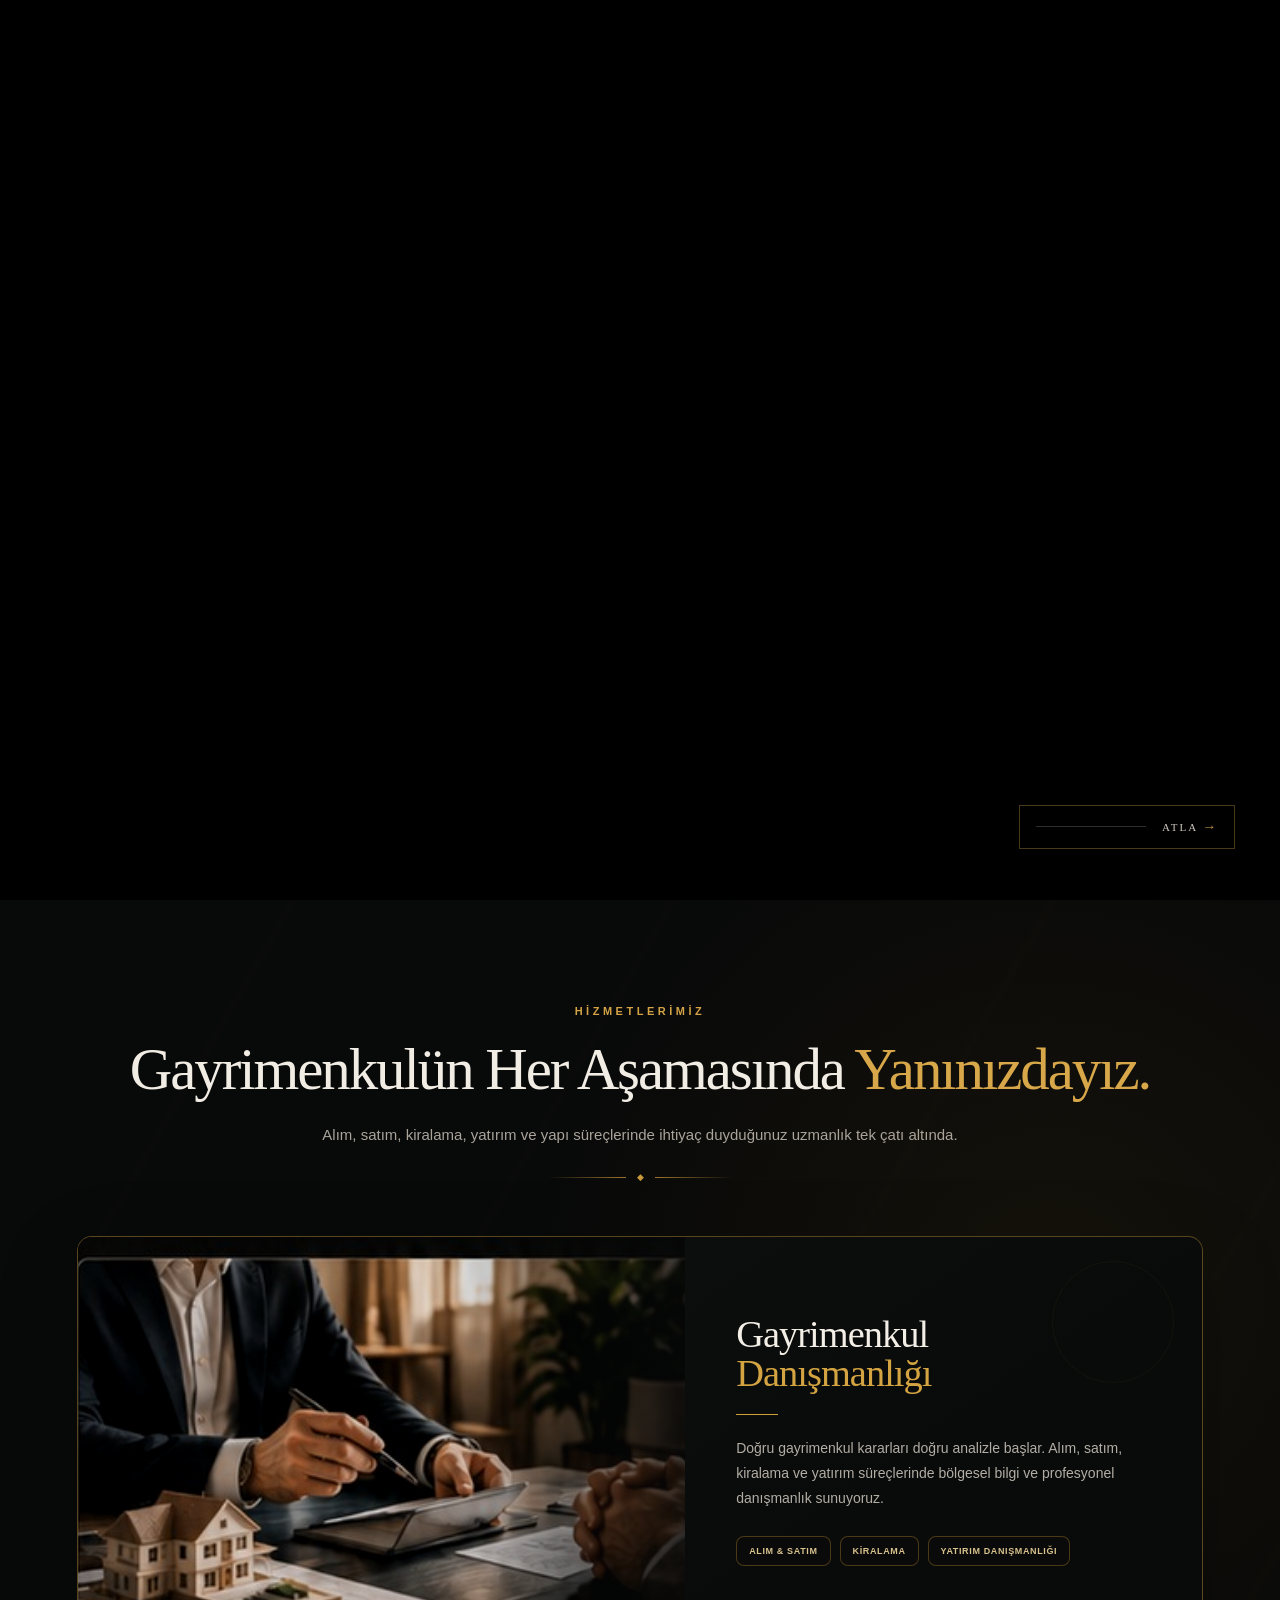
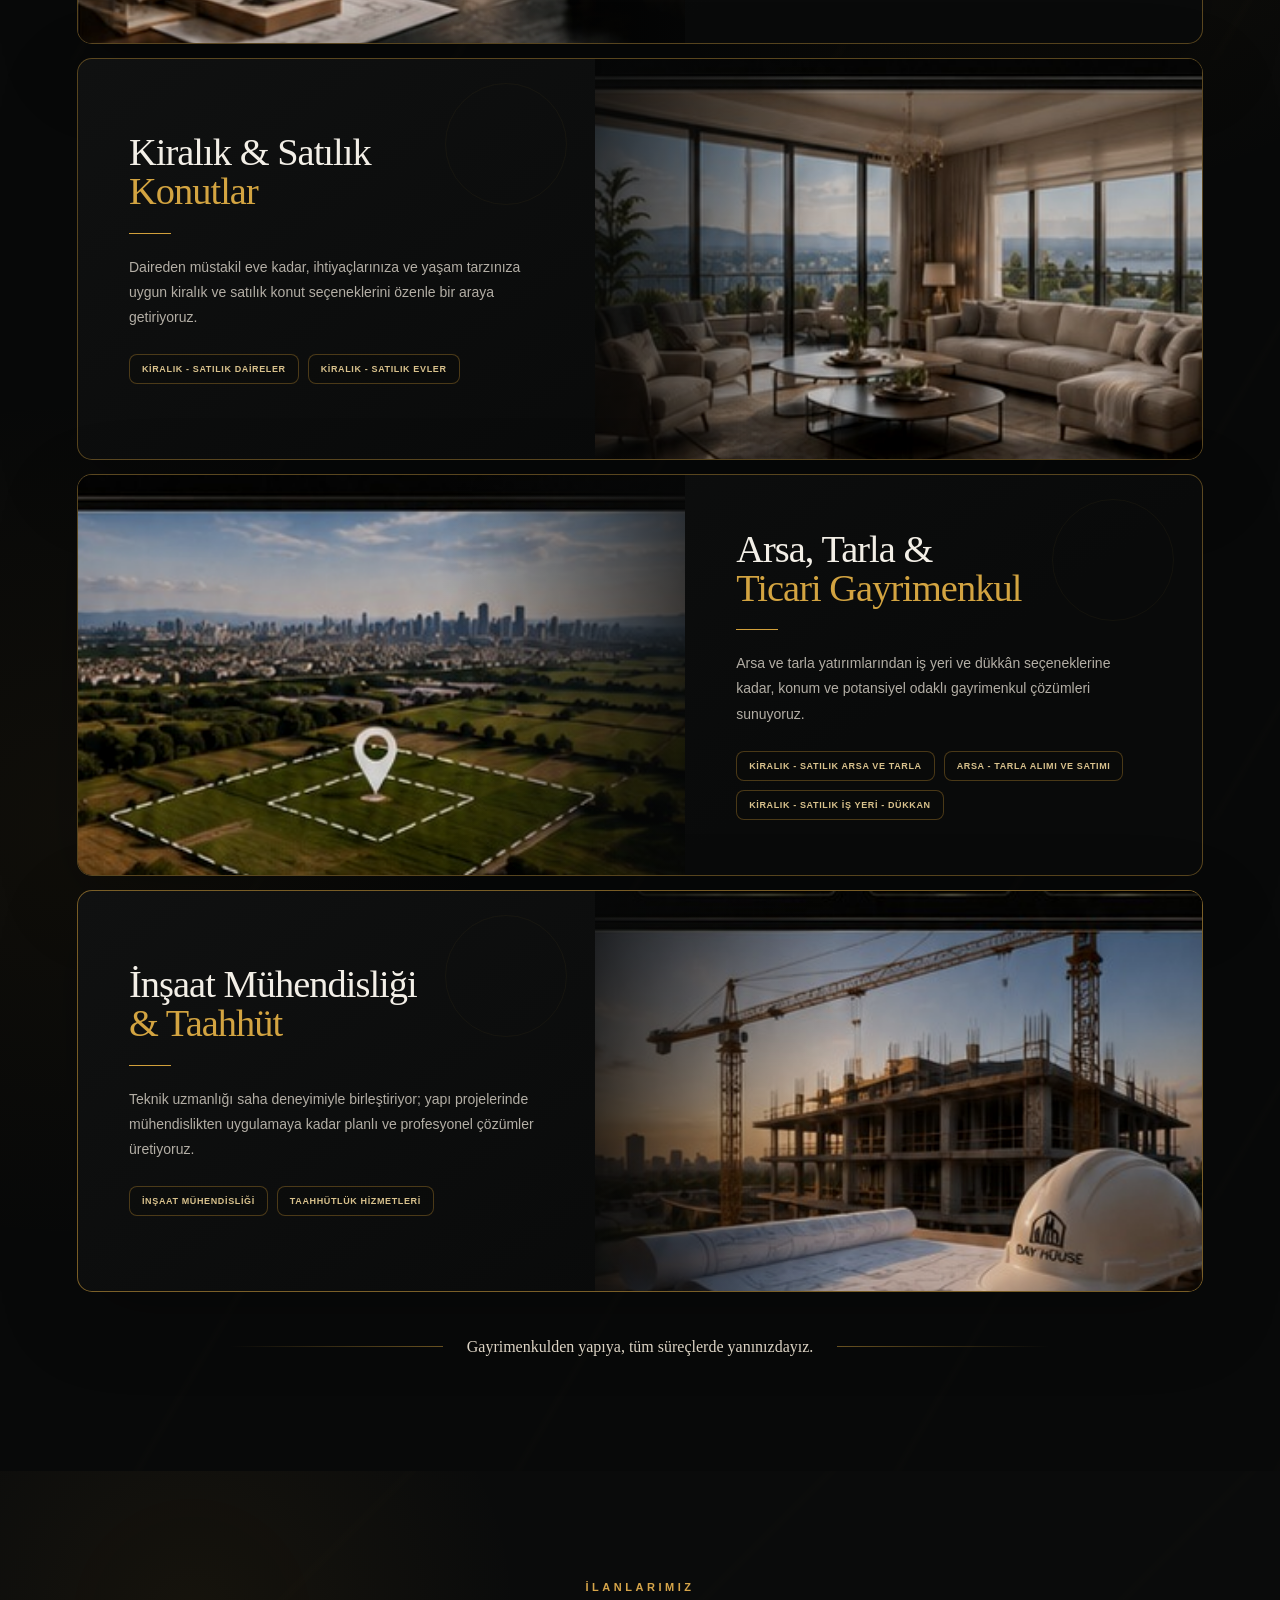
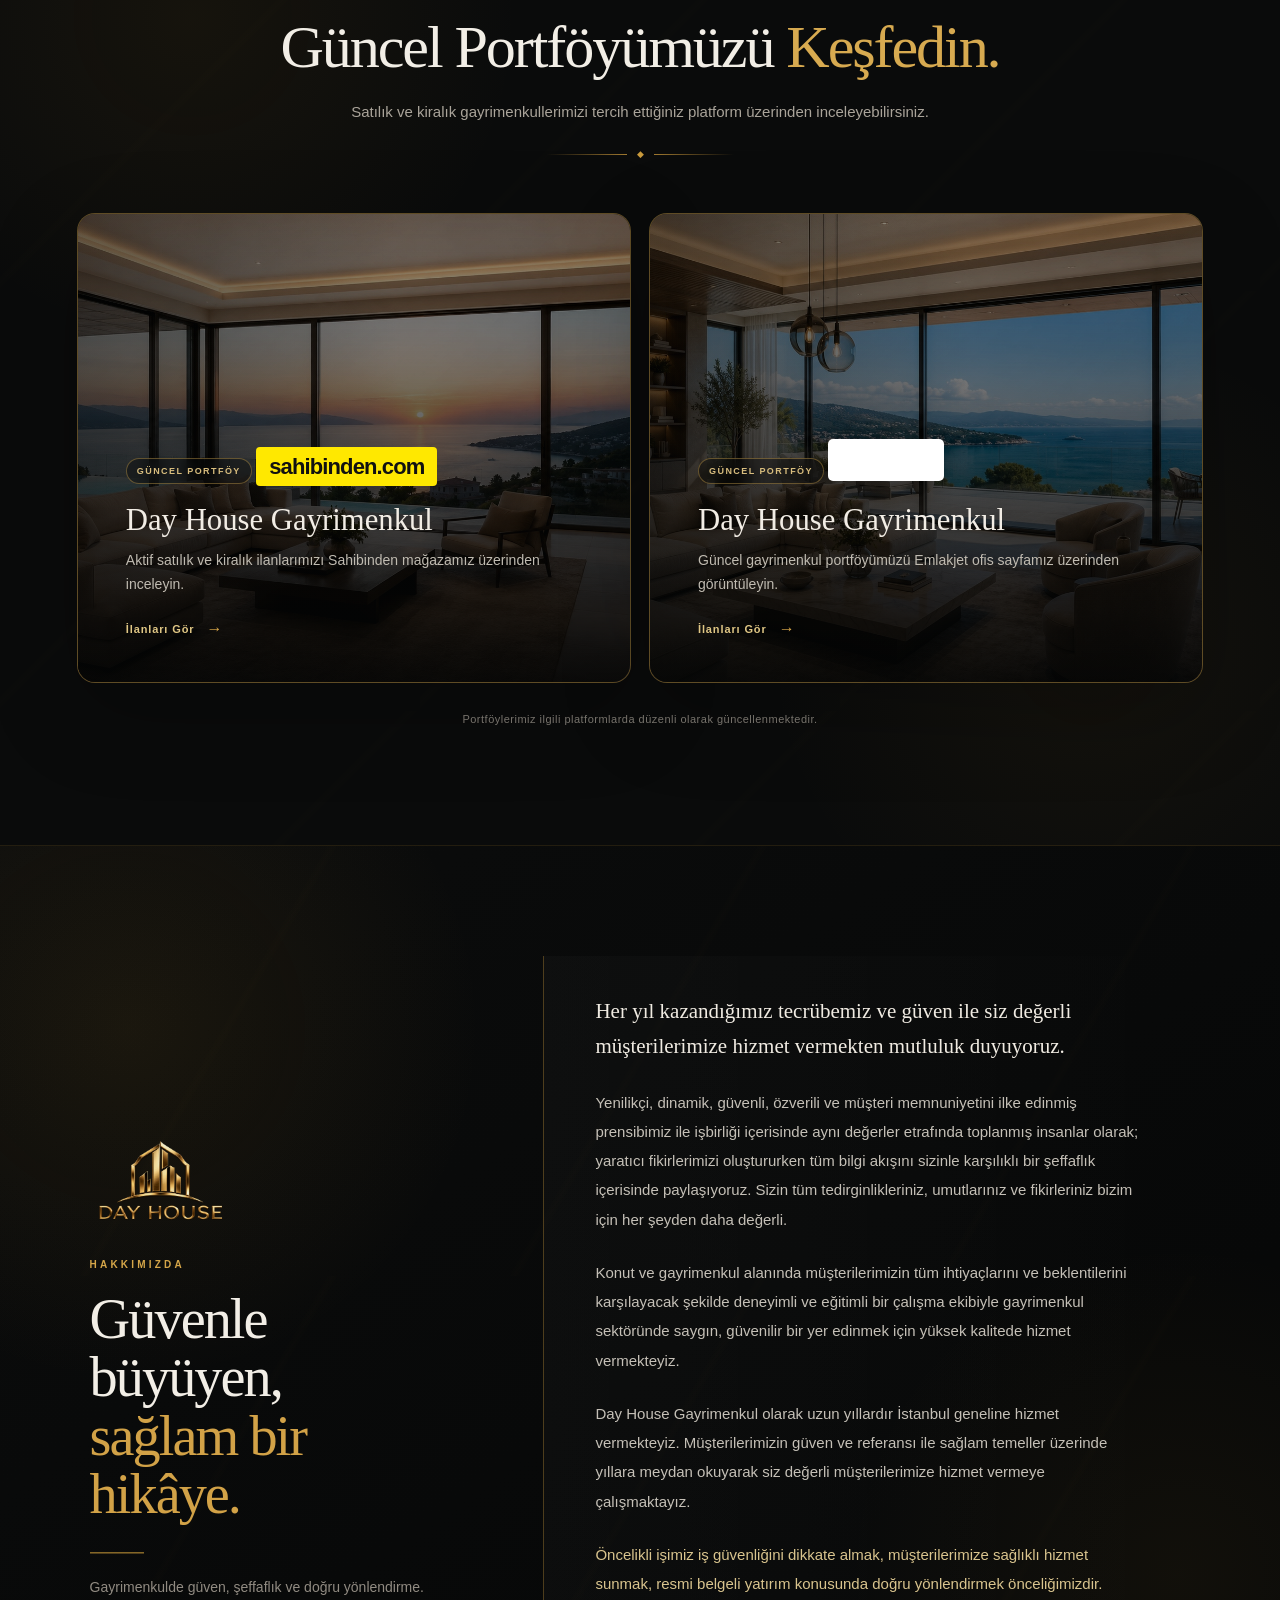
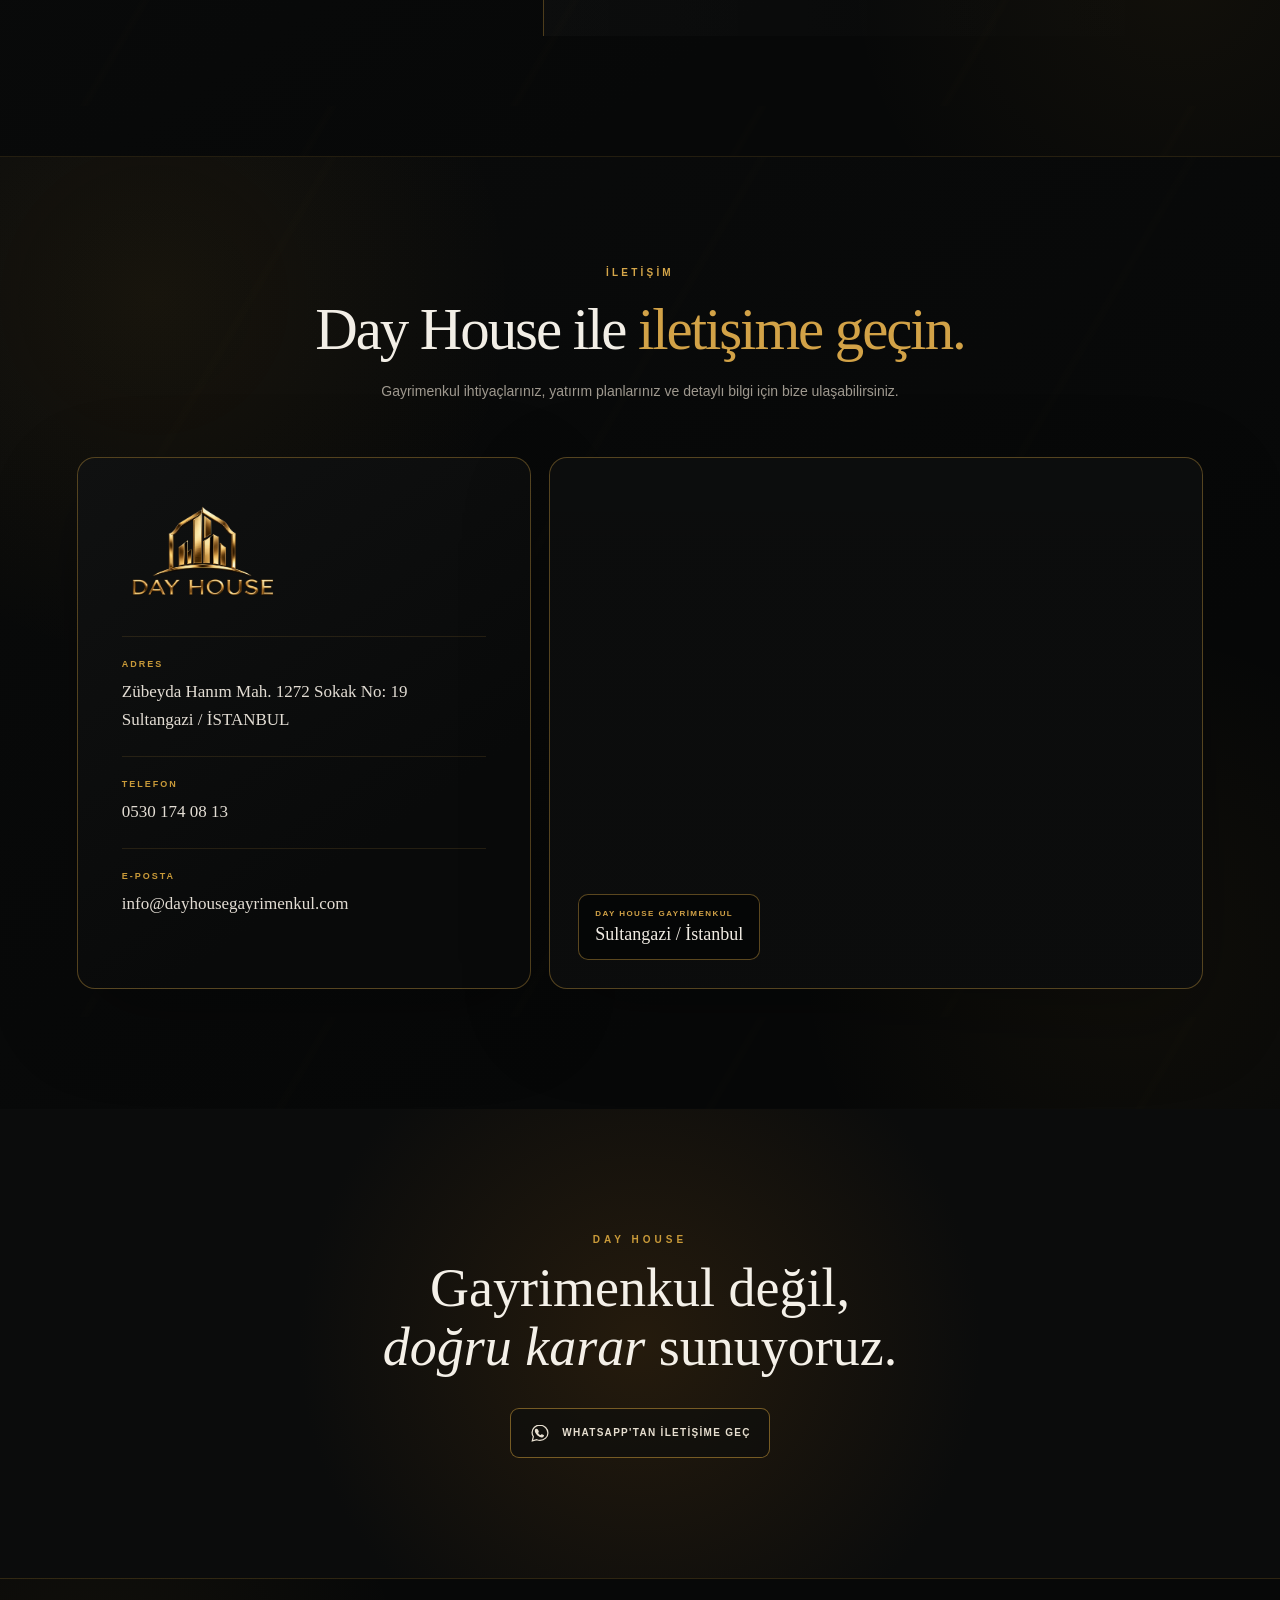
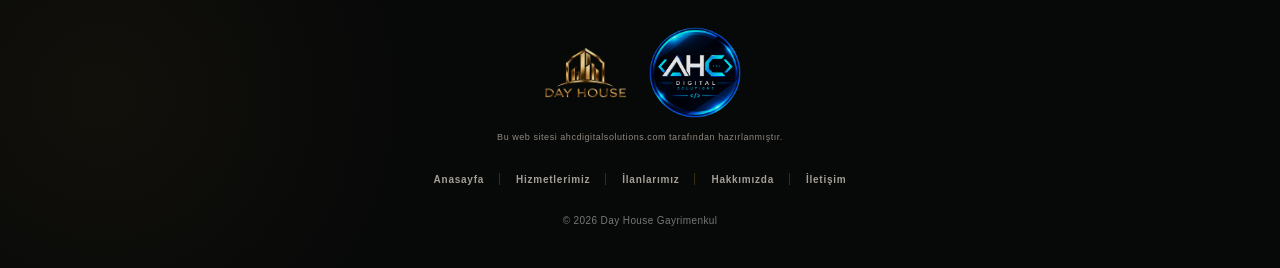
==== index.html @ 977b5236 "Add files via upload" ====
<!doctype html>
<html lang="tr">
<head>
<meta charset="utf-8">
<meta name="viewport" content="width=device-width,initial-scale=1,viewport-fit=cover">
<title>Day House Gayrimenkul | İstanbul & Türkiye Emlak Hizmetleri</title>
<meta name="description" content="Day House Gayrimenkul; Türkiye genelinde satılık ve kiralık daire, ev, arsa, tarla, iş yeri, gayrimenkul danışmanlığı, inşaat mühendisliği ve taahhüt hizmetleri sunar.">
<meta name="robots" content="index,follow,max-image-preview:large,max-snippet:-1,max-video-preview:-1">
<meta name="googlebot" content="index,follow,max-image-preview:large,max-snippet:-1,max-video-preview:-1">
<link rel="canonical" href="https://dayhousegayrimenkul.com/">
<link rel="icon" type="image/png" href="assets/favicon.png">
<link rel="apple-touch-icon" href="assets/favicon.png">
<meta name="theme-color" content="#080909">
<meta property="og:type" content="website">
<meta property="og:locale" content="tr_TR">
<meta property="og:url" content="https://dayhousegayrimenkul.com/">
<meta property="og:site_name" content="Day House Gayrimenkul">
<meta property="og:title" content="Day House Gayrimenkul | İstanbul & Türkiye Emlak Hizmetleri">
<meta property="og:description" content="Türkiye genelinde gayrimenkul danışmanlığı, satılık-kiralık konut, arsa, tarla, iş yeri, inşaat mühendisliği ve taahhüt hizmetleri.">
<meta property="og:image" content="https://dayhousegayrimenkul.com/assets/og-dayhouse.jpg">
<meta property="og:image:width" content="1200">
<meta property="og:image:height" content="630">
<meta property="og:image:alt" content="Day House Gayrimenkul">
<meta name="twitter:card" content="summary_large_image">
<meta name="twitter:title" content="Day House Gayrimenkul | İstanbul & Türkiye Emlak Hizmetleri">
<meta name="twitter:description" content="Türkiye genelinde gayrimenkul danışmanlığı, satılık-kiralık konut, arsa, tarla ve ticari gayrimenkul hizmetleri.">
<meta name="twitter:image" content="https://dayhousegayrimenkul.com/assets/og-dayhouse.jpg">
<script type="application/ld+json">
{
  "@context":"https://schema.org",
  "@graph":[
    {
      "@type":["RealEstateAgent","LocalBusiness"],
      "@id":"https://dayhousegayrimenkul.com/#business",
      "name":"Day House Gayrimenkul",
      "url":"https://dayhousegayrimenkul.com/",
      "logo":"https://dayhousegayrimenkul.com/assets/dayhouse-logo-master.png",
      "image":"https://dayhousegayrimenkul.com/assets/og-dayhouse.jpg",
      "telephone":"+905301740813",
      "email":"info@dayhousegayrimenkul.com",
      "address":{
        "@type":"PostalAddress",
        "streetAddress":"Zübeyda Hanım Mah. 1272 Sokak No: 19",
        "addressLocality":"Sultangazi",
        "addressRegion":"İstanbul",
        "addressCountry":"TR"
      },
      "areaServed":{"@type":"Country","name":"Türkiye"},
      "sameAs":[
        "https://dayhousegayrimenkul.sahibinden.com/",
        "https://www.emlakjet.com/emlak-ofisleri/day-house-gayrimenkul-1316012"
      ]
    },
    {
      "@type":"WebSite",
      "@id":"https://dayhousegayrimenkul.com/#website",
      "url":"https://dayhousegayrimenkul.com/",
      "name":"Day House Gayrimenkul",
      "inLanguage":"tr-TR",
      "publisher":{"@id":"https://dayhousegayrimenkul.com/#business"}
    }
  ]
}
</script>
<link rel="stylesheet" href="assets/style.css">
</head>
<body>
<div class="video-intro" id="videoIntro" aria-label="Day House açılış filmi">
  <video id="introVideo" autoplay muted playsinline preload="auto">
    <source src="assets/start-banner.mp4" type="video/mp4">
  </video>
  <button class="intro-skip" id="introSkip" type="button" aria-label="İntroyu atla">
    <span class="intro-skip-track"><i id="introSkipProgress"></i></span>
    <span class="intro-skip-label">ATLA <b>→</b></span>
  </button>
</div>
<nav class="nav">
  <a class="brand" href="/"><img src="assets/dayhouse-logo-master.png" alt="Day House"></a>
  <div class="links" id="mainNavLinks">
    <a class="active" href="#hero">Anasayfa</a>
    <a href="#hizmetlerimiz">Hizmetlerimiz</a>
      <a href="#ilanlarimiz">İlanlarımız</a>
    <a href="#hakkimizda">Hakkımızda</a>
    <a href="#iletisim">İletişim</a>
  </div>
  <button class="mobile-menu-toggle" id="mobileMenuToggle" type="button" aria-label="Menüyü aç" aria-controls="mainNavLinks" aria-expanded="false">
    <span></span><span></span><span></span>
  </button>
</nav>
<main>
<section class="hero" id="hero">
  <video class="hero-video active-video" id="video1" autoplay muted playsinline preload="auto"><source src="assets/banner-villa.mp4" type="video/mp4"></video>
  <video class="hero-video" id="video2" muted playsinline preload="none"><source src="assets/banner-konut.mp4" type="video/mp4"></video>
  <video class="hero-video" id="video3" muted playsinline preload="none"><source src="assets/banner-apartman.mp4" type="video/mp4"></video>
  <video class="hero-video" id="video4" muted playsinline preload="none"><source src="assets/banner-mustakil.mp4" type="video/mp4"></video>
  <video class="hero-video" id="video5" muted playsinline preload="none"><source src="assets/banner-prestij.mp4" type="video/mp4"></video>
  <div class="shade"></div>
  <div class="hero-copy">
    <h1>Yaşamın <span>seçkin</span> hali.</h1>
    <p>Doğru lokasyon. Doğru yaşam. Doğru yatırım.</p>
    <div class="actions"><a class="gold" href="#ilanlarimiz">PORTFÖYÜ KEŞFET</a></div>
  </div>
  <div class="hero-slider" aria-label="Hero videoları">
    <button class="slide-dot active" data-slide="0"><span><i></i></span><small>VİLLA</small></button>
    <button class="slide-dot" data-slide="1"><span><i></i></span><small>PREMİUM KONUT</small></button>
    <button class="slide-dot" data-slide="2"><span><i></i></span><small>APARTMAN</small></button>
    <button class="slide-dot" data-slide="3"><span><i></i></span><small>MÜSTAKİL</small></button>
    <button class="slide-dot" data-slide="4"><span><i></i></span><small>PRESTİJ</small></button>
  </div>
</section>

<section class="services-showcase" id="hizmetlerimiz">
  <div class="services-intro">
    <small>HİZMETLERİMİZ</small>
    <h2>Gayrimenkulün Her Aşamasında <em>Yanınızdayız.</em></h2>
    <p>Alım, satım, kiralama, yatırım ve yapı süreçlerinde ihtiyaç duyduğunuz uzmanlık tek çatı altında.</p>
    <div class="services-ornament"><span></span><i>◆</i><span></span></div>
  </div>

  <div class="service-showcase-card image-left">
    <div class="service-visual">
      <img loading="lazy" decoding="async" src="assets/service-danismanlik.jpg" alt="Gayrimenkul danışmanlığı">
    </div>
    <div class="service-content">
      <h3>Gayrimenkul<br><em>Danışmanlığı</em></h3>
      <div class="service-rule"></div>
      <p>Doğru gayrimenkul kararları doğru analizle başlar. Alım, satım, kiralama ve yatırım süreçlerinde bölgesel bilgi ve profesyonel danışmanlık sunuyoruz.</p>
      <div class="service-tags">
        <span>ALIM & SATIM</span>
        <span>KİRALAMA</span>
        <span>YATIRIM DANIŞMANLIĞI</span>
      </div>
</div>
  </div>

  <div class="service-showcase-card image-right">
    <div class="service-content">
      <h3>Kiralık & Satılık<br><em>Konutlar</em></h3>
      <div class="service-rule"></div>
      <p>Daireden müstakil eve kadar, ihtiyaçlarınıza ve yaşam tarzınıza uygun kiralık ve satılık konut seçeneklerini özenle bir araya getiriyoruz.</p>
      <div class="service-tags">
        <span>KİRALIK - SATILIK DAİRELER</span>
        <span>KİRALIK - SATILIK EVLER</span>
      </div>
</div>
    <div class="service-visual">
      <img loading="lazy" decoding="async" src="assets/service-konut.jpg" alt="Kiralık ve satılık konutlar">
    </div>
  </div>

  <div class="service-showcase-card image-left">
    <div class="service-visual">
      <img loading="lazy" decoding="async" src="assets/service-arsa-ticari.jpg" alt="Arsa tarla ve ticari gayrimenkul">
    </div>
    <div class="service-content">
      <h3>Arsa, Tarla &<br><em>Ticari Gayrimenkul</em></h3>
      <div class="service-rule"></div>
      <p>Arsa ve tarla yatırımlarından iş yeri ve dükkân seçeneklerine kadar, konum ve potansiyel odaklı gayrimenkul çözümleri sunuyoruz.</p>
      <div class="service-tags">
        <span>KİRALIK - SATILIK ARSA VE TARLA</span>
        <span>ARSA - TARLA ALIMI VE SATIMI</span>
        <span>KİRALIK - SATILIK İŞ YERİ - DÜKKAN</span>
      </div>
</div>
  </div>

  <div class="service-showcase-card image-right construction-card">
    <div class="service-content">
      <h3>İnşaat Mühendisliği<br><em>& Taahhüt</em></h3>
      <div class="service-rule"></div>
      <p>Teknik uzmanlığı saha deneyimiyle birleştiriyor; yapı projelerinde mühendislikten uygulamaya kadar planlı ve profesyonel çözümler üretiyoruz.</p>
      <div class="service-tags">
        <span>İNŞAAT MÜHENDİSLİĞİ</span>
        <span>TAAHHÜTLÜK HİZMETLERİ</span>
      </div>
</div>
    <div class="service-visual">
      <img loading="lazy" decoding="async" src="assets/service-insaat.jpg" alt="İnşaat mühendisliği ve taahhüt hizmetleri">
    </div>
  </div>

  <div class="services-end">
    <span></span>
    <p>Gayrimenkulden yapıya, tüm süreçlerde yanınızdayız.</p>
    <span></span>
  </div>
</section>

<section class="portal-listings" id="ilanlarimiz">
  <div class="portal-listings-head">
    <small>İLANLARIMIZ</small>
    <h2>Güncel Portföyümüzü <em>Keşfedin.</em></h2>
    <p>Satılık ve kiralık gayrimenkullerimizi tercih ettiğiniz platform üzerinden inceleyebilirsiniz.</p>
    <div class="portal-head-line"><span></span><i>◆</i><span></span></div>
  </div>

  <div class="portal-grid">
    <a class="portal-card sahibinden-card"
       href="https://dayhousegayrimenkul.sahibinden.com/"
       target="_blank" rel="noopener noreferrer">
      <div class="portal-card-bg portal-sahibinden-bg"></div>
      <div class="portal-card-shade"></div>
      <div class="portal-card-content">
        <div class="portal-badge">GÜNCEL PORTFÖY</div>
        <div class="portal-brand portal-brand-sahibinden">sahibinden.com</div>
        <h3>Day House Gayrimenkul</h3>
        <p>Aktif satılık ve kiralık ilanlarımızı Sahibinden mağazamız üzerinden inceleyin.</p>
        <span class="portal-action">İlanları Gör <b>→</b></span>
      </div>
    </a>

    <a class="portal-card emlakjet-card"
       href="https://www.emlakjet.com/emlak-ofisleri/day-house-gayrimenkul-1316012"
       target="_blank" rel="noopener noreferrer">
      <div class="portal-card-bg portal-emlakjet-bg"></div>
      <div class="portal-card-shade"></div>
      <div class="portal-card-content">
        <div class="portal-badge">GÜNCEL PORTFÖY</div>
        <div class="portal-brand portal-brand-emlakjet"><span class="emlakjet-logo-pill"><img loading="lazy" decoding="async" src="assets/emlakjet-logo-master.png" alt="Emlakjet"></span></div>
        <h3>Day House Gayrimenkul</h3>
        <p>Güncel gayrimenkul portföyümüzü Emlakjet ofis sayfamız üzerinden görüntüleyin.</p>
        <span class="portal-action">İlanları Gör <b>→</b></span>
      </div>
    </a>
  </div>

  <p class="portal-note">Portföylerimiz ilgili platformlarda düzenli olarak güncellenmektedir.</p>
</section>

<section class="about-showcase" id="hakkimizda">
  
  <div class="about-layout">
    <div class="about-title">
      <img loading="lazy" decoding="async" class="about-master-logo" src="assets/dayhouse-logo-master.png" alt="Day House">
      <small>HAKKIMIZDA</small>
      <h2>Güvenle büyüyen,<br><em>sağlam bir hikâye.</em></h2>
      <div class="about-line"></div>
      <p>Gayrimenkulde güven, şeffaflık ve doğru yönlendirme.</p>
    </div>
    <div class="about-copy">
      <p>Her yıl kazandığımız tecrübemiz ve güven ile siz değerli müşterilerimize hizmet vermekten mutluluk duyuyoruz.</p>
      <p>Yenilikçi, dinamik, güvenli, özverili ve müşteri memnuniyetini ilke edinmiş prensibimiz ile işbirliği içerisinde aynı değerler etrafında toplanmış insanlar olarak; yaratıcı fikirlerimizi oluştururken tüm bilgi akışını sizinle karşılıklı bir şeffaflık içerisinde paylaşıyoruz. Sizin tüm tedirginlikleriniz, umutlarınız ve fikirleriniz bizim için her şeyden daha değerli.</p>
      <p>Konut ve gayrimenkul alanında müşterilerimizin tüm ihtiyaçlarını ve beklentilerini karşılayacak şekilde deneyimli ve eğitimli bir çalışma ekibiyle gayrimenkul sektöründe saygın, güvenilir bir yer edinmek için yüksek kalitede hizmet vermekteyiz.</p>
      <p>Day House Gayrimenkul olarak uzun yıllardır İstanbul geneline hizmet vermekteyiz. Müşterilerimizin güven ve referansı ile sağlam temeller üzerinde yıllara meydan okuyarak siz değerli müşterilerimize hizmet vermeye çalışmaktayız.</p>
      <p>Öncelikli işimiz iş güvenliğini dikkate almak, müşterilerimize sağlıklı hizmet sunmak, resmi belgeli yatırım konusunda doğru yönlendirmek önceliğimizdir.</p>
    </div>
  </div>
</section>

<section class="contact-showcase" id="iletisim">
  <div class="contact-head">
    <small>İLETİŞİM</small>
    <h2>Day House ile <em>iletişime geçin.</em></h2>
    <p>Gayrimenkul ihtiyaçlarınız, yatırım planlarınız ve detaylı bilgi için bize ulaşabilirsiniz.</p>
  </div>

  <div class="contact-grid">
    <div class="contact-info-card">
      <div class="contact-logo-wrap">
        <img loading="lazy" decoding="async" src="assets/dayhouse-logo-master.png" alt="Day House">
      </div>

      <div class="contact-block">
        <span>ADRES</span>
        <p>Zübeyda Hanım Mah. 1272 Sokak No: 19<br>Sultangazi / İSTANBUL</p>
      </div>

      <div class="contact-block">
        <span>TELEFON</span>
        <a href="tel:+905301740813">0530 174 08 13</a>
      </div>

      <div class="contact-block">
        <span>E-POSTA</span>
        <a href="mailto:info@dayhousegayrimenkul.com">info@dayhousegayrimenkul.com</a>
      </div>
    </div>

    <div class="contact-map-card">
      <iframe
        title="Day House Gayrimenkul Konum"
        src="https://www.google.com/maps?q=Z%C3%BCbeyda%20Han%C4%B1m%20Mah.%201272%20Sokak%20No%2019%20Sultangazi%20%C4%B0stanbul&output=embed"
        loading="lazy"
        referrerpolicy="no-referrer-when-downgrade"
        allowfullscreen>
      </iframe>
      <div class="contact-map-overlay"></div>
      <div class="contact-map-label">
        <small>DAY HOUSE GAYRİMENKUL</small>
        <strong>Sultangazi / İstanbul</strong>
      </div>
    </div>
  </div>
</section>

<section class="closing">
  <small>DAY HOUSE</small>
  <h2>Gayrimenkul değil,<br><em>doğru karar</em> sunuyoruz.</h2>
  <a class="whatsapp-cta" href="https://wa.me/905301740813" target="_blank" rel="noopener noreferrer" aria-label="WhatsApp üzerinden iletişime geç">
    <span class="whatsapp-icon" aria-hidden="true">
      <svg viewBox="0 0 32 32" role="img">
        <path d="M16 4.5c-6.35 0-11.5 4.83-11.5 10.79 0 2.15.67 4.15 1.82 5.84L4.8 27.5l6.62-1.73a12.1 12.1 0 0 0 4.58.9c6.35 0 11.5-4.83 11.5-10.79S22.35 4.5 16 4.5Z" fill="none" stroke="currentColor" stroke-width="1.8"/>
        <path d="M12.1 10.5c.34-.02.68-.02.93.49l1.22 2.65c.16.35.08.62-.08.88l-.73 1.02c-.18.24-.14.47.02.72.65 1.04 1.54 1.91 2.55 2.58.26.17.49.21.74.03l1.18-.86c.28-.2.56-.24.9-.08l2.47 1.16c.47.22.5.57.43.89-.2.94-.9 1.8-1.76 2.16-.83.35-2.22.49-4.36-.39-1.9-.78-3.73-2.27-5.1-4.14-1.37-1.87-2.12-3.74-2.03-5.18.06-.94.45-1.72 1.08-2.18.45-.33.87-.4 1.54-.43Z" fill="currentColor"/>
      </svg>
    </span>
    <span>WHATSAPP'TAN İLETİŞİME GEÇ</span>
  </a>
</section>
</main>
<footer class="site-footer">
  <div class="footer-brand-area">
    <div class="footer-logos">
      <img loading="lazy" decoding="async" class="footer-dayhouse-logo" src="assets/dayhouse-logo-master.png" alt="Day House Gayrimenkul">
      <a class="footer-ahc-logo-link" href="https://ahcdigitalsolutions.com/" target="_blank" rel="noopener noreferrer" aria-label="AHC Digital Solutions">
        <img loading="lazy" decoding="async" class="footer-ahc-logo" src="assets/ahc-digital-solutions-master.png" alt="AHC Digital Solutions">
      </a>
    </div>

    <a class="footer-credit" href="https://ahcdigitalsolutions.com/" target="_blank" rel="noopener noreferrer">
      Bu web sitesi ahcdigitalsolutions.com tarafından hazırlanmıştır.
    </a>
  </div>

  <nav class="footer-nav" aria-label="Alt menü">
    <a href="#hero">Anasayfa</a>
    <a href="#hizmetlerimiz">Hizmetlerimiz</a>
    <a href="#ilanlarimiz">İlanlarımız</a>
    <a href="#hakkimizda">Hakkımızda</a>
    <a href="#iletisim">İletişim</a>
  </nav>

  <div class="footer-copy">© 2026 Day House Gayrimenkul</div>
</footer>
<script src="assets/app.js"></script>
</body></html>
---- assets/style.css ----
*{box-sizing:border-box}html{scroll-behavior:smooth}body{margin:0;background:#080909;color:#f4f0e8;font-family:Inter,"Segoe UI",Arial,sans-serif}a{text-decoration:none;color:inherit}.nav{height:96px;background:linear-gradient(180deg,rgba(5,6,6,.98),rgba(5,6,6,.78));display:grid;grid-template-columns:220px 1fr 220px;align-items:center;padding:0 4.2vw;border-bottom:1px solid rgba(201,154,57,.18);position:absolute;top:0;left:0;right:0;z-index:20;backdrop-filter:blur(12px)}.brand{display:flex;align-items:center}.brand img{width:170px;max-height:80px;object-fit:contain;opacity:.82;filter:saturate(.72) brightness(.88);transition:.35s}.brand:hover img{opacity:1;filter:saturate(.9) brightness(.96)}.links{display:flex;justify-content:center;gap:clamp(34px,4.2vw,76px);font-size:12px;font-weight:500;letter-spacing:1.6px;text-transform:uppercase}.links a{padding:39px 0 35px;position:relative;color:rgba(255,255,255,.82);transition:.3s}.links a:hover,.links .active{color:#fff}.links .active:after,.links a:hover:after{content:"";position:absolute;bottom:27px;left:50%;transform:translateX(-50%);width:18px;height:1px;background:#c99a39}.cta,.gold{justify-self:end;border:1px solid rgba(201,154,57,.62);color:#d7ae59;background:rgba(10,10,9,.32);font-size:10px;font-weight:700;letter-spacing:1.8px;padding:13px 18px;transition:.3s}.cta:hover,.gold:hover{background:#c99a39;color:#0a0a09}.hero{height:100vh;min-height:680px;position:relative;overflow:hidden;background:#070808}.hero-video{position:absolute;inset:0;width:100%;height:100%;object-fit:cover;object-position:center;z-index:0;opacity:0;transform:scale(1.012);transition:opacity 1.25s ease}.hero-video.active-video{opacity:1}.shade{position:absolute;inset:0;z-index:2;background:linear-gradient(90deg,rgba(0,0,0,.68) 0%,rgba(0,0,0,.2) 50%,rgba(0,0,0,.08) 74%),linear-gradient(0deg,rgba(0,0,0,.72) 0%,rgba(0,0,0,.08) 46%,rgba(0,0,0,.28) 100%)}.hero-copy{position:absolute;z-index:3;left:7vw;top:48%;transform:translateY(-50%);max-width:750px}.eyebrow,.section-head small,.statement small,.closing small{color:#c99a39;font-size:10px;font-weight:700;letter-spacing:4px}.hero h1{font-family:"Cormorant Garamond",Georgia,serif;font-size:clamp(58px,6vw,96px);line-height:.94;margin:18px 0 20px;font-weight:400;letter-spacing:-2.6px;color:#f4f1ea;text-shadow:0 4px 30px rgba(0,0,0,.5)}.hero h1 span{font-family:"Segoe Script","Brush Script MT",cursive;font-size:.92em;font-weight:400;color:#cda34b;letter-spacing:-1px}.hero p{margin:0;color:rgba(255,255,255,.86);font-family:Georgia,serif;font-size:17px;letter-spacing:.4px}.actions{display:flex;margin-top:34px}.gold{display:inline-block;background:linear-gradient(110deg,#9c6b14,#d8ad50,#9f711e);color:#090909;border:0;padding:15px 21px}.hero-slider{position:absolute;z-index:4;left:7vw;right:7vw;bottom:34px;display:grid;grid-template-columns:repeat(5,1fr);gap:18px;align-items:end}.slide-dot{appearance:none;border:0;background:transparent;color:#fff;text-align:left;padding:0;cursor:pointer;opacity:.48;transition:.3s}.slide-dot.active{opacity:1}.slide-dot.disabled{cursor:default;opacity:.22}.slide-dot b{font:600 11px/1 Inter,"Segoe UI",sans-serif;letter-spacing:1px;color:#d1a443}.slide-dot span{display:block;margin:8px 0 7px;height:1px;background:rgba(255,255,255,.24);position:relative;overflow:hidden}.slide-dot span i{display:block;width:0;height:100%;background:linear-gradient(90deg,#9d6c18,#e0b858);transition:width .08s linear}.slide-dot small{font-size:9px;letter-spacing:1.8px;color:rgba(255,255,255,.8)}.trust{display:grid;grid-template-columns:repeat(4,1fr);border-top:1px solid #28251f;border-bottom:1px solid #28251f;background:#0c0d0d;padding:28px 7vw}.trust div{display:flex;flex-direction:column;border-right:1px solid #28251f;padding-left:35px}.trust div:first-child{padding-left:0}.trust div:last-child{border:0}.trust b{font-family:Georgia,serif;color:#d6aa48;font-size:24px;font-weight:400}.trust span{font-size:11px;color:#888;margin-top:6px}.wrap{padding:110px 7vw}.section-head{display:flex;justify-content:space-between;align-items:end;margin-bottom:55px}.section-head h2,.statement h2,.closing h2{font-family:Georgia,serif;font-weight:400;font-size:48px;line-height:1.1;margin:12px 0 0}.section-head>p{max-width:430px;color:#999;line-height:1.8}.grid4{display:grid;grid-template-columns:repeat(4,1fr);gap:14px}.grid4 article{border:1px solid #28251f;background:linear-gradient(145deg,#101111,#0b0c0c);padding:35px;min-height:300px;transition:.3s}.grid4 article:hover{transform:translateY(-6px);border-color:#8c6c2d}.grid4 i{font-family:Georgia,serif;color:#c99a39;font-style:normal}.grid4 h3{font-family:Georgia,serif;font-size:25px;font-weight:400;margin:48px 0 18px}.grid4 p{color:#858585;line-height:1.7;font-size:13px}.grid4 a{font-size:10px;letter-spacing:1px;color:#d3a542;font-weight:bold}.statement{min-height:570px;background:linear-gradient(90deg,rgba(0,0,0,.92),rgba(0,0,0,.35)),url('https://images.unsplash.com/photo-1524230572899-a752b3835840?auto=format&fit=crop&w=2200&q=90') center/cover;padding:120px 7vw;display:flex;align-items:center}.statement>div{max-width:650px}.statement p{color:#bbb;line-height:1.8;max-width:550px}.statement a{display:inline-block;margin-top:25px;color:#d6aa48;font-size:11px;letter-spacing:1px}.cards{display:grid;grid-template-columns:1.1fr 1fr 1fr;gap:18px}.cards article{height:470px;background-size:cover;background-position:center;position:relative;overflow:hidden}.cards article:after{content:"";position:absolute;inset:0;background:linear-gradient(0deg,rgba(0,0,0,.9),transparent 65%)}.p1{background-image:url('https://images.unsplash.com/photo-1600047509807-ba8f99d2cdde?auto=format&fit=crop&w=1200&q=85')}.p2{background-image:url('https://images.unsplash.com/photo-1600566753190-17f0baa2a6c3?auto=format&fit=crop&w=1200&q=85')}.p3{background-image:url('https://images.unsplash.com/photo-1500530855697-b586d89ba3ee?auto=format&fit=crop&w=1200&q=85')}.cards article>div{position:absolute;z-index:2;left:28px;right:28px;bottom:28px}.cards small{color:#d6aa48;letter-spacing:1.5px}.cards h3{font-family:Georgia,serif;font-size:28px;font-weight:400;margin:8px 0}.cards p{color:#aaa}.cards b{font-size:11px}.closing{text-align:center;padding:120px 20px;background:radial-gradient(circle at center,#251b0d 0,#0b0c0c 50%)}.closing h2{font-size:54px}.closing a{display:inline-block;margin-top:30px;background:#d4a43f;color:#080808;padding:16px 25px;font-size:11px;font-weight:bold;letter-spacing:1px}footer{border-top:1px solid #2b271e;padding:40px 7vw;display:flex;align-items:center;justify-content:space-between;color:#777;font-size:11px}footer img{width:100px;opacity:.7}@media(max-width:900px){.nav{height:82px;grid-template-columns:1fr auto}.brand img{width:120px}.links{display:none}.cta{display:block}.hero{height:100svh;min-height:650px}.hero-copy{left:6vw;right:6vw;top:46%}.hero h1{font-size:54px}.hero p{font-size:15px}.hero-slider{left:6vw;right:6vw;bottom:20px;gap:8px}.slide-dot small{display:none}.trust{grid-template-columns:1fr 1fr;gap:25px}.trust div{border:0;padding:0}.section-head{display:block}.grid4,.cards{grid-template-columns:1fr}.cards article{height:420px}.wrap{padding:75px 6vw}.statement{padding:80px 6vw}.section-head h2,.statement h2,.closing h2{font-size:38px}footer{gap:20px;flex-direction:column;text-align:center}}

/* ===== DAY HOUSE V07 / CINEMATIC VIDEO INTRO + PREMIUM HEADER ===== */
body.intro-lock{overflow:hidden}
.video-intro{position:fixed;inset:0;z-index:9999;background:#000;opacity:1;visibility:visible;transition:opacity 1.15s cubic-bezier(.65,0,.35,1),visibility 1.15s linear}
.video-intro video{position:absolute;inset:0;width:100%;height:100%;object-fit:cover;object-position:center;background:#000}
.video-intro.is-exiting{opacity:0;visibility:hidden;pointer-events:none}
body.intro-running .nav,body.intro-running .hero-copy,body.intro-running .hero-slider{opacity:0;pointer-events:none}
.nav,.hero-copy,.hero-slider{transition:opacity .9s ease,transform .9s ease,background .3s ease}
body.intro-done .nav,body.intro-done .hero-copy,body.intro-done .hero-slider{opacity:1}
.nav{height:102px;grid-template-columns:190px minmax(0,1fr) 180px;padding:0 3.2vw;background:linear-gradient(180deg,rgba(4,5,5,.94),rgba(5,6,6,.76));border-bottom:1px solid rgba(201,154,57,.16)}
.brand img{width:158px;max-height:84px;object-fit:contain;opacity:.86;filter:saturate(.76) brightness(.88);transition:.35s}
.brand:hover img{opacity:1;filter:saturate(.88) brightness(.96)}
.links{display:flex;justify-content:center;align-items:center;gap:clamp(22px,2.6vw,52px);font-family:Georgia,"Times New Roman",serif;font-size:14px;font-weight:400;letter-spacing:.055em;text-transform:none;white-space:nowrap}
.links a{padding:40px 0 37px;color:rgba(249,246,239,.86)}
.links .active:after,.links a:hover:after{bottom:28px;width:24px;background:linear-gradient(90deg,transparent,#c99a39,transparent)}
.cta{font-family:Georgia,"Times New Roman",serif;font-weight:400;letter-spacing:.12em}
@media(max-width:1120px){.nav{grid-template-columns:150px 1fr 150px;padding:0 2.2vw}.brand img{width:135px}.links{gap:18px;font-size:13px}.cta{padding:12px 13px;font-size:9px}}
@media(max-width:900px){.nav{height:82px;grid-template-columns:1fr auto}.brand img{width:120px}.links{display:none}}
@media(prefers-reduced-motion:reduce){.video-intro{display:none!important}.nav,.hero-copy,.hero-slider{opacity:1!important}}

/* ===== DAY HOUSE V08 / INTRO SKIP CONTROL ===== */
.intro-skip{position:absolute;right:clamp(24px,3.5vw,64px);bottom:clamp(24px,4vw,58px);z-index:3;display:flex;align-items:center;gap:16px;min-width:210px;padding:13px 16px;border:1px solid rgba(211,166,71,.38);background:rgba(5,5,5,.28);color:#eee8dc;backdrop-filter:blur(9px);-webkit-backdrop-filter:blur(9px);cursor:pointer;opacity:0;transform:translateY(8px);animation:introSkipIn .8s ease 1s forwards;transition:border-color .3s ease,background .3s ease,transform .3s ease}
.intro-skip:hover{border-color:rgba(218,174,78,.78);background:rgba(5,5,5,.48);transform:translateY(0)}
.intro-skip-track{flex:1;height:1px;min-width:110px;overflow:hidden;background:rgba(255,255,255,.2)}
.intro-skip-track i{display:block;width:0;height:100%;background:linear-gradient(90deg,#8f6419,#e1b95d)}
.intro-skip-label{font-family:Georgia,"Times New Roman",serif;font-size:11px;letter-spacing:.18em;white-space:nowrap}
.intro-skip-label b{color:#d7aa4b;font-size:14px;font-weight:400}
@keyframes introSkipIn{to{opacity:.88;transform:translateY(0)}}
@media(max-width:700px){.intro-skip{right:20px;bottom:24px;min-width:170px;padding:11px 13px}.intro-skip-track{min-width:75px}}


/* ===== DAY HOUSE V10 / SERVICES SHOWCASE ===== */
.services-showcase{
  position:relative;
  padding:105px 6vw 115px;
  overflow:hidden;
  background:
    radial-gradient(circle at 82% 18%,rgba(177,124,31,.08),transparent 25%),
    radial-gradient(circle at 5% 70%,rgba(177,124,31,.05),transparent 22%),
    #080909;
}
.services-showcase:before{
  content:"";
  position:absolute;inset:0;pointer-events:none;opacity:.3;
  background-image:linear-gradient(120deg,transparent 0 48%,rgba(201,154,57,.035) 49%,transparent 50% 100%);
  background-size:380px 380px;
}
.services-intro{position:relative;z-index:1;text-align:center;max-width:1050px;margin:0 auto 54px}
.services-intro small{display:block;color:#d3a345;font-size:11px;font-weight:700;letter-spacing:.32em;margin-bottom:22px}
.services-intro h2{font:400 clamp(40px,4.6vw,68px)/1.06 Georgia,"Times New Roman",serif;margin:0;color:#f2ede4;letter-spacing:-.035em}
.services-intro h2 em{font-style:normal;color:#d7a74a}
.services-intro p{max-width:720px;margin:20px auto 0;color:#aaa49b;font:400 15px/1.8 Inter,"Segoe UI",sans-serif}
.services-ornament{display:flex;align-items:center;justify-content:center;gap:11px;margin-top:24px}
.services-ornament span{width:78px;height:1px;background:linear-gradient(90deg,transparent,#9c752d)}
.services-ornament span:last-child{background:linear-gradient(90deg,#9c752d,transparent)}
.services-ornament i{font-style:normal;font-size:9px;color:#c99a39}
.service-showcase-card{
  position:relative;z-index:1;
  display:grid;grid-template-columns:1.08fr .92fr;
  max-width:1450px;min-height:400px;margin:14px auto;
  overflow:hidden;border:1px solid rgba(198,151,58,.42);border-radius:15px;
  background:linear-gradient(145deg,#101111,#090a0a 68%);
  box-shadow:0 24px 80px rgba(0,0,0,.22);
  transition:border-color .4s ease,transform .45s cubic-bezier(.2,.7,.2,1),box-shadow .45s ease;
}
.service-showcase-card.image-right{grid-template-columns:.92fr 1.08fr}
.service-showcase-card:hover{transform:translateY(-3px);border-color:rgba(219,174,80,.66);box-shadow:0 30px 90px rgba(0,0,0,.34)}
.service-visual{position:relative;min-height:400px;overflow:hidden;background:#111}
.service-visual:after{content:"";position:absolute;inset:0;pointer-events:none;background:linear-gradient(90deg,transparent 60%,rgba(7,8,8,.72) 100%)}
.image-right .service-visual:after{background:linear-gradient(270deg,transparent 60%,rgba(7,8,8,.72) 100%)}
.service-visual img{width:100%;height:100%;object-fit:cover;display:block;filter:saturate(.88) contrast(1.04) brightness(.91);transform:scale(1.01);transition:transform 1.2s cubic-bezier(.2,.7,.2,1),filter .7s ease}
.service-showcase-card:hover .service-visual img{transform:scale(1.045);filter:saturate(.95) contrast(1.04) brightness(.95)}
.service-content{display:flex;flex-direction:column;justify-content:center;padding:52px clamp(34px,4vw,68px);position:relative}
.service-content:before{content:"";position:absolute;width:120px;height:120px;right:28px;top:24px;border:1px solid rgba(201,154,57,.055);border-radius:50%}
.service-symbol{color:#d3a441;font:400 31px/1 Georgia,serif;margin-bottom:16px}
.service-content h3{font:400 clamp(31px,3vw,47px)/1.02 Georgia,"Times New Roman",serif;letter-spacing:-.025em;margin:0;color:#f3efe7}
.service-content h3 em{font-style:normal;color:#d3a441}
.service-rule{width:42px;height:1px;background:#d2a03b;margin:21px 0}
.service-content p{max-width:610px;color:#b3aea5;font-size:14px;line-height:1.8;margin:0}
.service-tags{display:flex;flex-wrap:wrap;gap:9px;margin-top:24px}
.service-tags span{border:1px solid rgba(190,143,49,.36);border-radius:8px;padding:9px 12px;color:#d9c28d;background:rgba(10,10,9,.2);font-size:9px;font-weight:650;letter-spacing:.07em}
.service-link{align-self:flex-start;margin-top:24px;padding:12px 15px;border:1px solid rgba(201,154,57,.38);border-radius:8px;color:#e0c682;font:600 10px/1 Inter,"Segoe UI",sans-serif;letter-spacing:.05em;transition:.3s}
.service-link b{color:#dcae4d;font-size:14px;margin-left:12px}
.service-link:hover{background:#c99a39;color:#090909;border-color:#c99a39}
.service-link:hover b{color:#090909}
.construction-card{border-color:rgba(211,161,61,.55)}
.services-end{position:relative;z-index:1;display:flex;align-items:center;justify-content:center;gap:24px;max-width:820px;margin:46px auto 0;color:#ddd4c5}
.services-end span{height:1px;flex:1;background:linear-gradient(90deg,transparent,rgba(201,154,57,.5))}
.services-end span:last-child{background:linear-gradient(90deg,rgba(201,154,57,.5),transparent)}
.services-end p{font:400 16px Georgia,serif;text-align:center;margin:0;white-space:nowrap}
@media(max-width:900px){
  .services-showcase{padding:76px 5vw 86px}
  .services-intro{margin-bottom:38px}
  .services-intro h2{font-size:42px}
  .service-showcase-card,.service-showcase-card.image-right{grid-template-columns:1fr;min-height:0;margin:12px auto}
  .image-right .service-content{order:2}
  .image-right .service-visual{order:1}
  .service-visual{min-height:280px}
  .service-visual:after,.image-right .service-visual:after{background:linear-gradient(0deg,rgba(7,8,8,.45),transparent 45%)}
  .service-content{padding:36px 28px 40px}
  .service-content h3{font-size:34px}
  .services-end p{white-space:normal;font-size:14px}
}
@media(max-width:520px){
  .services-intro h2{font-size:36px}
  .services-intro p{font-size:13px}
  .service-visual{min-height:230px}
  .service-content{padding:31px 22px 34px}
  .service-content h3{font-size:30px}
  .service-tags span{font-size:8px;line-height:1.35}
}

/* ===== DAY HOUSE V11 / SERVICES CLEANUP ===== */
.service-symbol,
.service-link{display:none!important}


/* ===== DAY HOUSE V12 / PORTAL LISTINGS ===== */
html{scroll-behavior:smooth}
.portal-listings{
  position:relative;
  overflow:hidden;
  padding:110px 6vw 120px;
  background:
    radial-gradient(circle at 15% 15%,rgba(185,135,38,.07),transparent 24%),
    radial-gradient(circle at 85% 80%,rgba(185,135,38,.06),transparent 24%),
    #0a0b0b;
}
.portal-listings:before{
  content:"";
  position:absolute;inset:0;pointer-events:none;opacity:.22;
  background-image:
    linear-gradient(135deg,transparent 0 48%,rgba(214,168,74,.04) 49%,transparent 50% 100%);
  background-size:420px 420px;
}
.portal-listings-head{
  position:relative;z-index:1;
  max-width:980px;
  margin:0 auto 54px;
  text-align:center;
}
.portal-listings-head small{
  display:block;
  margin-bottom:22px;
  color:#d6a54a;
  font-size:11px;
  font-weight:700;
  letter-spacing:.32em;
}
.portal-listings-head h2{
  margin:0;
  color:#f2eee6;
  font:400 clamp(40px,4.7vw,66px)/1.07 Georgia,"Times New Roman",serif;
  letter-spacing:-.035em;
}
.portal-listings-head h2 em{
  color:#d7aa50;
  font-style:normal;
}
.portal-listings-head p{
  max-width:720px;
  margin:20px auto 0;
  color:#aaa49a;
  font-size:15px;
  line-height:1.75;
}
.portal-head-line{
  display:flex;
  align-items:center;
  justify-content:center;
  gap:10px;
  margin-top:24px;
}
.portal-head-line span{
  width:80px;height:1px;
  background:linear-gradient(90deg,transparent,#9f782f);
}
.portal-head-line span:last-child{
  background:linear-gradient(90deg,#9f782f,transparent);
}
.portal-head-line i{
  color:#c99a3c;
  font-size:9px;
  font-style:normal;
}
.portal-grid{
  position:relative;z-index:1;
  display:grid;
  grid-template-columns:repeat(2,minmax(0,1fr));
  gap:18px;
  max-width:1450px;
  margin:0 auto;
}
.portal-card{
  position:relative;
  min-height:470px;
  overflow:hidden;
  border:1px solid rgba(205,158,65,.42);
  border-radius:18px;
  background:#101111;
  box-shadow:0 28px 90px rgba(0,0,0,.24);
  isolation:isolate;
  transition:transform .45s cubic-bezier(.2,.7,.2,1),border-color .4s ease,box-shadow .45s ease;
}
.portal-card:hover{
  transform:translateY(-5px);
  border-color:rgba(224,180,86,.72);
  box-shadow:0 34px 105px rgba(0,0,0,.38);
}
.portal-card-bg{
  position:absolute;inset:0;z-index:-3;
  background-size:cover;
  background-position:center;
  transform:scale(1.02);
  transition:transform 1.4s cubic-bezier(.2,.7,.2,1),filter .7s ease;
}
.portal-card:hover .portal-card-bg{transform:scale(1.065)}
.portal-sahibinden-bg{
  background:
    linear-gradient(135deg,rgba(0,0,0,.05),rgba(0,0,0,.18)),
    url("service-danismanlik.jpg") center/cover no-repeat;
  filter:saturate(.75) brightness(.55) contrast(1.08);
}
.portal-emlakjet-bg{
  background:
    linear-gradient(135deg,rgba(0,0,0,.06),rgba(0,0,0,.22)),
    url("service-konut.jpg") center/cover no-repeat;
  filter:saturate(.72) brightness(.52) contrast(1.08);
}
.portal-card-shade{
  position:absolute;inset:0;z-index:-2;
  background:
    linear-gradient(180deg,rgba(4,5,5,.12),rgba(4,5,5,.30) 36%,rgba(4,5,5,.92) 100%),
    linear-gradient(90deg,rgba(4,5,5,.35),transparent 58%);
}
.portal-card-content{
  position:absolute;
  left:0;right:0;bottom:0;
  padding:48px 48px 44px;
}
.portal-badge{
  display:inline-block;
  margin-bottom:20px;
  padding:7px 10px;
  border:1px solid rgba(221,176,81,.38);
  border-radius:999px;
  color:#d8bd7e;
  background:rgba(5,5,5,.34);
  backdrop-filter:blur(8px);
  font-size:9px;
  font-weight:700;
  letter-spacing:.16em;
}
.portal-brand{
  margin-bottom:14px;
  font-weight:800;
  line-height:1;
}
.portal-brand-sahibinden{
  display:inline-block;
  padding:9px 13px 8px;
  background:#ffe800;
  color:#111;
  border-radius:4px;
  font-family:Arial,Helvetica,sans-serif;
  font-size:22px;
  letter-spacing:-.04em;
}
.portal-brand-emlakjet{
  color:#fff;
  font-family:Arial,Helvetica,sans-serif;
  font-size:31px;
  letter-spacing:-.045em;
}
.portal-brand-emlakjet:before{
  content:"";
  display:inline-block;
  width:11px;height:11px;
  margin-right:9px;
  border-radius:50%;
  background:#e73339;
  box-shadow:16px 0 0 #e73339;
  vertical-align:middle;
}
.portal-card h3{
  margin:0 0 12px;
  color:#f2ede5;
  font:400 clamp(28px,2.4vw,39px)/1.05 Georgia,"Times New Roman",serif;
}
.portal-card p{
  max-width:560px;
  margin:0;
  color:#c0bbb1;
  font-size:14px;
  line-height:1.72;
}
.portal-action{
  display:inline-flex;
  align-items:center;
  gap:12px;
  margin-top:24px;
  color:#e0c785;
  font-size:11px;
  font-weight:700;
  letter-spacing:.08em;
}
.portal-action b{
  color:#dba94a;
  font-size:16px;
  font-weight:400;
  transition:transform .3s ease;
}
.portal-card:hover .portal-action b{transform:translateX(5px)}
.portal-note{
  position:relative;z-index:1;
  margin:30px auto 0;
  color:#77736c;
  text-align:center;
  font-size:11px;
  letter-spacing:.045em;
}
@media(max-width:900px){
  .portal-listings{padding:82px 5vw 92px}
  .portal-grid{grid-template-columns:1fr}
  .portal-card{min-height:420px}
}
@media(max-width:560px){
  .portal-listings-head h2{font-size:36px}
  .portal-listings-head p{font-size:13px}
  .portal-card{min-height:390px}
  .portal-card-content{padding:34px 24px 30px}
  .portal-brand-sahibinden{font-size:18px}
  .portal-brand-emlakjet{font-size:26px}
}


/* ===== DAY HOUSE V13 / PORTAL CARD CONSISTENCY ===== */
.portal-sahibinden-bg{
  background:
    linear-gradient(135deg,rgba(0,0,0,.06),rgba(0,0,0,.18)),
    url("portal-sahibinden-listing.jpg") center/cover no-repeat!important;
  filter:saturate(.78) brightness(.56) contrast(1.06)!important;
}
.portal-emlakjet-bg{
  background:
    linear-gradient(135deg,rgba(0,0,0,.06),rgba(0,0,0,.20)),
    url("portal-emlakjet-listing.jpg") center/cover no-repeat!important;
  filter:saturate(.78) brightness(.56) contrast(1.06)!important;
}
.portal-brand-emlakjet{
  display:inline-flex!important;
  align-items:center;
  margin-bottom:14px!important;
  min-height:36px;
  color:inherit!important;
  font-size:inherit!important;
  letter-spacing:normal!important;
}
.portal-brand-emlakjet:before{
  display:none!important;
  content:none!important;
}
.portal-brand-emlakjet img{
  display:block;
  width:auto;
  height:31px;
  max-width:185px;
  object-fit:contain;
}
.portal-badge{
  min-width:98px;
  text-align:center;
  box-sizing:border-box;
}
@media(max-width:560px){
  .portal-brand-emlakjet img{height:27px;max-width:160px}
}


/* ===== DAY HOUSE V14 / OFFICIAL EMLAKJET BRAND ASSET ONLY ===== */
.portal-brand-emlakjet:before{
  display:none!important;
  content:none!important;
}
.portal-brand-emlakjet{
  display:inline-flex!important;
  align-items:center!important;
  margin-bottom:14px!important;
}
.portal-brand-emlakjet img{
  display:block!important;
  width:auto!important;
  height:34px!important;
  max-width:190px!important;
  object-fit:contain!important;
}
@media(max-width:560px){
  .portal-brand-emlakjet img{height:29px!important;max-width:165px!important}
}


/* ===== DAY HOUSE V15 / ONLY İLANLARIMIZ PORTAL CARDS ===== */

/* Replace screenshot-style backgrounds with clean luxury-home interiors. */
.portal-sahibinden-bg{
  background:
    linear-gradient(135deg,rgba(0,0,0,.05),rgba(0,0,0,.18)),
    url("portal-sahibinden-luxury-room.jpg") center/cover no-repeat!important;
  filter:saturate(.92) brightness(.72) contrast(1.04)!important;
}
.portal-emlakjet-bg{
  background:
    linear-gradient(135deg,rgba(0,0,0,.05),rgba(0,0,0,.18)),
    url("portal-emlakjet-luxury-room.jpg") center/cover no-repeat!important;
  filter:saturate(.92) brightness(.72) contrast(1.04)!important;
}

/* The uploaded original Emlakjet logo is used exactly as an image,
   inside a clean white brand plate so its black wordmark remains visible. */
.portal-brand-emlakjet{
  display:inline-flex!important;
  align-items:center!important;
  margin-bottom:14px!important;
  min-height:0!important;
}
.portal-brand-emlakjet:before{
  display:none!important;
  content:none!important;
}
.portal-brand-emlakjet .emlakjet-logo-pill{
  display:inline-flex;
  align-items:center;
  justify-content:center;
  padding:7px 12px;
  border-radius:5px;
  background:#fff;
  box-shadow:0 4px 18px rgba(0,0,0,.18);
}
.portal-brand-emlakjet img{
  display:block!important;
  width:auto!important;
  height:28px!important;
  max-width:178px!important;
  object-fit:contain!important;
}

/* Keep both platform marks visually comparable in the two-card row. */
.portal-brand-sahibinden{
  margin-bottom:14px!important;
}

@media(max-width:560px){
  .portal-brand-emlakjet .emlakjet-logo-pill{padding:6px 10px}
  .portal-brand-emlakjet img{height:24px!important;max-width:154px!important}
}


/* ===== DAY HOUSE V16 / REQUESTED CHANGES ONLY ===== */

/* Two distinct luxury-room portal visuals */
.portal-sahibinden-bg{
  background:
    linear-gradient(135deg,rgba(0,0,0,.04),rgba(0,0,0,.17)),
    url("portal-sahibinden-luxury-v2.jpg") center/cover no-repeat!important;
  filter:saturate(.92) brightness(.72) contrast(1.04)!important;
}
.portal-emlakjet-bg{
  background:
    linear-gradient(135deg,rgba(0,0,0,.04),rgba(0,0,0,.17)),
    url("portal-emlakjet-luxury-v2.jpg") center/cover no-repeat!important;
  filter:saturate(.92) brightness(.72) contrast(1.04)!important;
}

/* Header stays visible while scrolling; right CTA was removed in HTML. */
.nav{
  position:fixed!important;
  top:0!important;
  left:0!important;
  right:0!important;
  z-index:9999!important;
  grid-template-columns:190px minmax(0,1fr)!important;
  background:linear-gradient(180deg,rgba(4,5,5,.94),rgba(5,6,6,.84))!important;
  box-shadow:0 10px 34px rgba(0,0,0,.12);
}
.nav .links{justify-content:flex-end!important;padding-right:1.2vw}
#hizmetlerimiz,#ilanlarimiz,#hakkimizda{scroll-margin-top:118px}

/* About */
.about-showcase{
  position:relative;
  overflow:hidden;
  padding:110px 7vw 120px;
  border-top:1px solid rgba(201,154,57,.14);
  background:
    radial-gradient(circle at 10% 20%,rgba(194,143,42,.09),transparent 26%),
    radial-gradient(circle at 92% 80%,rgba(194,143,42,.055),transparent 24%),
    linear-gradient(145deg,#0b0c0c,#070808 72%);
}
.about-showcase:before{
  content:"";
  position:absolute;inset:0;pointer-events:none;opacity:.24;
  background-image:linear-gradient(120deg,transparent 0 48%,rgba(207,160,66,.04) 49%,transparent 50%);
  background-size:430px 430px;
}
.about-kicker{
  position:relative;z-index:1;
  max-width:1450px;margin:0 auto 28px;
  color:#c99a39;font-size:9px;font-weight:700;letter-spacing:.34em;
}
.about-layout{
  position:relative;z-index:1;
  max-width:1450px;margin:0 auto;
  display:grid;grid-template-columns:.72fr 1.28fr;
  gap:clamp(60px,7vw,120px);
  align-items:start;
}
.about-title{
  position:sticky;top:150px;
  padding:38px 0 36px;
}
.about-title small{
  color:#d5a649;font-size:10px;font-weight:700;letter-spacing:.32em;
}
.about-title h2{
  margin:18px 0 0;
  color:#f2eee6;
  font:400 clamp(42px,4.4vw,66px)/1.04 Georgia,"Times New Roman",serif;
  letter-spacing:-.035em;
}
.about-title h2 em{font-style:normal;color:#d2a247}
.about-line{width:54px;height:1px;background:#c99a39;margin:28px 0 22px}
.about-title p{
  max-width:390px;margin:0;
  color:#918b82;font:400 14px/1.8 Inter,"Segoe UI",sans-serif;
}
.about-copy{
  padding:38px clamp(30px,4vw,62px);
  border-left:1px solid rgba(205,158,65,.35);
  background:linear-gradient(90deg,rgba(255,255,255,.018),transparent);
}
.about-copy p{
  margin:0 0 24px;
  color:#c5c0b7;
  font:400 15px/1.95 Inter,"Segoe UI",sans-serif;
}
.about-copy p:first-child{
  color:#f0ebe2;
  font:400 21px/1.65 Georgia,"Times New Roman",serif;
}
.about-copy p:last-child{margin-bottom:0;color:#d9c48e}

@media(max-width:900px){
  .nav{grid-template-columns:1fr auto!important}
  .about-showcase{padding:82px 6vw 90px}
  .about-layout{grid-template-columns:1fr;gap:20px}
  .about-title{position:relative;top:auto;padding:20px 0}
  .about-copy{padding:28px 0 0;border-left:0;border-top:1px solid rgba(205,158,65,.28)}
}


/* ===== DAY HOUSE V17 / REQUESTED MICRO-FIXES ONLY ===== */

/* Keep the intro absolutely clean: header is fully hidden until intro is removed. */
.video-intro + .nav{
  opacity:0!important;
  visibility:hidden!important;
  pointer-events:none!important;
}

/* The header remains fixed/sticky, but menu links are centered again. */
.nav{
  grid-template-columns:190px minmax(0,1fr) 190px!important;
}
.nav .brand{
  grid-column:1!important;
}
.nav .links{
  grid-column:2!important;
  justify-content:center!important;
  padding-right:0!important;
}

/* Clean, text-free luxury property visuals for portal cards. */
.portal-sahibinden-bg{
  background:
    linear-gradient(135deg,rgba(0,0,0,.04),rgba(0,0,0,.18)),
    url("portal-sahibinden-clean-room.jpg") center/cover no-repeat!important;
  filter:saturate(.94) brightness(.72) contrast(1.04)!important;
}
.portal-emlakjet-bg{
  background:
    linear-gradient(135deg,rgba(0,0,0,.04),rgba(0,0,0,.18)),
    url("portal-emlakjet-clean-room.jpg") center/cover no-repeat!important;
  filter:saturate(.94) brightness(.72) contrast(1.04)!important;
}

/* About: reuse the exact same master logo asset from the header. */
.about-master-logo{
  display:block;
  width:clamp(120px,11vw,172px);
  height:auto;
  margin:0 0 34px;
  object-fit:contain;
  opacity:.96;
}
@media(max-width:900px){
  .nav{
    grid-template-columns:1fr auto!important;
  }
  .about-master-logo{
    width:132px;
    margin-bottom:24px;
  }
}


/* ===== DAY HOUSE V22 / CONTACT SHOWCASE ===== */
#iletisim{scroll-margin-top:118px}

.contact-showcase{
  position:relative;
  overflow:hidden;
  padding:110px 6vw 120px;
  border-top:1px solid rgba(201,154,57,.14);
  background:
    radial-gradient(circle at 12% 15%,rgba(194,143,42,.08),transparent 26%),
    radial-gradient(circle at 88% 84%,rgba(194,143,42,.05),transparent 24%),
    linear-gradient(145deg,#0a0b0b,#070808 72%);
}
.contact-showcase:before{
  content:"";
  position:absolute;inset:0;pointer-events:none;opacity:.22;
  background-image:linear-gradient(120deg,transparent 0 48%,rgba(207,160,66,.04) 49%,transparent 50%);
  background-size:430px 430px;
}
.contact-head{
  position:relative;z-index:1;
  max-width:960px;
  margin:0 auto 52px;
  text-align:center;
}
.contact-head small{
  display:block;
  margin-bottom:20px;
  color:#d5a649;
  font-size:10px;
  font-weight:700;
  letter-spacing:.32em;
}
.contact-head h2{
  margin:0;
  color:#f2eee6;
  font:400 clamp(40px,4.6vw,64px)/1.07 Georgia,"Times New Roman",serif;
  letter-spacing:-.035em;
}
.contact-head h2 em{font-style:normal;color:#d2a247}
.contact-head p{
  max-width:680px;
  margin:18px auto 0;
  color:#9f998f;
  font:400 14px/1.8 Inter,"Segoe UI",sans-serif;
}
.contact-grid{
  position:relative;z-index:1;
  display:grid;
  grid-template-columns:.82fr 1.18fr;
  gap:18px;
  max-width:1450px;
  margin:0 auto;
}
.contact-info-card,
.contact-map-card{
  min-height:510px;
  overflow:hidden;
  border:1px solid rgba(205,158,65,.38);
  border-radius:18px;
  background:linear-gradient(145deg,#101111,#090a0a 70%);
  box-shadow:0 28px 90px rgba(0,0,0,.24);
}
.contact-info-card{
  padding:48px 44px;
}
.contact-logo-wrap{
  display:flex;
  align-items:center;
  margin-bottom:40px;
}
.contact-logo-wrap img{
  width:160px;
  height:auto;
  display:block;
}
.contact-block{
  padding:22px 0;
  border-top:1px solid rgba(205,158,65,.14);
}
.contact-block span{
  display:block;
  margin-bottom:9px;
  color:#c99a39;
  font-size:9px;
  font-weight:700;
  letter-spacing:.22em;
}
.contact-block p,
.contact-block a{
  margin:0;
  color:#e3ddd4;
  text-decoration:none;
  font:400 17px/1.65 Georgia,"Times New Roman",serif;
}
.contact-block a:hover{color:#d8b15a}

.contact-map-card{
  position:relative;
  background:#0c0d0d;
}
.contact-map-card iframe{
  position:absolute;
  inset:0;
  width:100%;
  height:100%;
  border:0;
  filter:grayscale(.78) sepia(.18) brightness(.72) contrast(1.12);
}
.contact-map-overlay{
  position:absolute;inset:0;
  pointer-events:none;
  background:
    linear-gradient(180deg,rgba(5,6,6,.08),rgba(5,6,6,.30)),
    radial-gradient(circle at 75% 20%,rgba(201,154,57,.08),transparent 35%);
}
.contact-map-label{
  position:absolute;
  left:28px;
  bottom:28px;
  padding:14px 16px;
  border:1px solid rgba(209,163,68,.42);
  border-radius:10px;
  background:rgba(5,6,6,.72);
  backdrop-filter:blur(10px);
  -webkit-backdrop-filter:blur(10px);
}
.contact-map-label small{
  display:block;
  margin-bottom:6px;
  color:#d2a247;
  font-size:8px;
  font-weight:700;
  letter-spacing:.18em;
}
.contact-map-label strong{
  color:#f1ece4;
  font:400 18px Georgia,"Times New Roman",serif;
}
@media(max-width:900px){
  .contact-showcase{padding:82px 5vw 90px}
  .contact-grid{grid-template-columns:1fr}
  .contact-info-card,.contact-map-card{min-height:420px}
  .contact-info-card{padding:36px 28px}
}


/* ===== DAY HOUSE V23 / NAV SCROLLSPY + NATURAL MAP + WHATSAPP ===== */

/* Menüdeki sarı çizgi, aktif section'a göre hareket eder. */
.links a.active{
  color:#fff!important;
}
.links a.active:after{
  content:""!important;
  position:absolute!important;
  bottom:28px!important;
  left:50%!important;
  transform:translateX(-50%)!important;
  width:24px!important;
  height:1px!important;
  background:linear-gradient(90deg,transparent,#c99a39,transparent)!important;
}
.links a:not(.active):after{
  opacity:0;
}
.links a:not(.active):hover:after{
  opacity:1;
}

/* İletişim haritası: standart Google Maps görünümü; site çerçevesi korunur. */
.contact-map-card iframe{
  filter:none!important;
}
.contact-map-overlay{
  background:linear-gradient(180deg,rgba(5,6,6,.03),rgba(5,6,6,.10))!important;
}
.contact-map-label{
  background:rgba(5,6,6,.78)!important;
}

/* WhatsApp CTA */
.whatsapp-cta{
  display:inline-flex!important;
  align-items:center;
  justify-content:center;
  gap:11px;
  margin-top:30px;
  padding:13px 18px!important;
  border:1px solid rgba(201,154,57,.55)!important;
  border-radius:9px;
  background:rgba(12,13,13,.56)!important;
  color:#e7dfd0!important;
  font-size:10px!important;
  font-weight:700!important;
  letter-spacing:1.3px!important;
  transition:.3s ease;
}
.whatsapp-cta:hover{
  background:#c99a39!important;
  color:#090909!important;
}
.whatsapp-icon{
  width:22px;
  height:22px;
  display:inline-flex;
  align-items:center;
  justify-content:center;
}
.whatsapp-icon svg{
  width:100%;
  height:100%;
  display:block;
}


/* ===== DAY HOUSE V24 / PREMIUM FOOTER ===== */
.site-footer{
  border-top:1px solid rgba(201,154,57,.20)!important;
  padding:52px 6vw 46px!important;
  display:grid!important;
  grid-template-columns:minmax(330px,.95fr) minmax(520px,1.4fr) auto!important;
  align-items:center!important;
  gap:44px!important;
  background:
    radial-gradient(circle at 8% 40%,rgba(201,154,57,.055),transparent 26%),
    #070808!important;
  color:#777!important;
  font-size:11px!important;
  text-align:left!important;
}

.footer-brand-area{
  justify-self:start;
  display:flex;
  flex-direction:column;
  align-items:center;
  margin-left:-12px;
}

.footer-logos{
  display:flex;
  align-items:center;
  justify-content:center;
  gap:18px;
}

.site-footer .footer-dayhouse-logo,
.site-footer .footer-ahc-logo{
  display:block;
  width:92px!important;
  height:92px!important;
  max-height:none!important;
  object-fit:contain!important;
  opacity:.90!important;
}

.footer-ahc-logo-link{
  display:block;
  line-height:0;
  transition:transform .25s ease, opacity .25s ease;
}
.footer-ahc-logo-link:hover{
  transform:translateY(-2px);
  opacity:.92;
}

.footer-credit{
  display:block;
  margin-top:12px;
  color:#8f8a80;
  font-size:9px;
  letter-spacing:.55px;
  text-align:center;
  transition:color .25s ease;
}
.footer-credit:hover{color:#d0a44b}

.footer-nav{
  display:flex;
  align-items:center;
  justify-content:center;
  flex-wrap:wrap;
  gap:10px 0;
}
.footer-nav a{
  position:relative;
  padding:8px 15px;
  color:#a49f96;
  font-size:10px;
  font-weight:600;
  letter-spacing:.75px;
  transition:color .25s ease;
}
.footer-nav a:not(:last-child):after{
  content:"";
  position:absolute;
  right:0;
  top:50%;
  width:1px;
  height:12px;
  transform:translateY(-50%);
  background:rgba(201,154,57,.25);
}
.footer-nav a:hover{color:#d4a94d}

.footer-copy{
  justify-self:end;
  white-space:nowrap;
  color:#777;
  font-size:10px;
  letter-spacing:.4px;
}

@media(max-width:1100px){
  .site-footer{
    grid-template-columns:1fr!important;
    justify-items:center!important;
    gap:24px!important;
    text-align:center!important;
  }
  .footer-brand-area{
    justify-self:center;
    margin-left:0;
  }
  .footer-copy{justify-self:center}
}
@media(max-width:560px){
  .site-footer{padding:42px 5vw!important}
  .site-footer .footer-dayhouse-logo,
  .site-footer .footer-ahc-logo{
    width:78px!important;
    height:78px!important;
  }
  .footer-logos{gap:14px}
  .footer-nav a{padding:7px 10px;font-size:9px}
  .footer-credit{max-width:310px;line-height:1.6}
}


/* ===== DAY HOUSE V25 / FOOTER ALIGNMENT + TRANSPARENT AHC ===== */
.site-footer{
  grid-template-columns:1fr!important;
  justify-items:center!important;
  gap:22px!important;
  padding:48px 5vw 42px!important;
  text-align:center!important;
}

.footer-brand-area{
  justify-self:center!important;
  margin-left:0!important;
  align-items:center!important;
  order:1;
}

.footer-logos{
  justify-content:center!important;
  gap:18px!important;
}

.footer-credit{
  width:100%;
  margin-top:13px!important;
  text-align:center!important;
}

.footer-nav{
  order:2;
  width:100%;
  justify-content:center!important;
  align-items:center!important;
  gap:0!important;
  margin:2px auto 0!important;
}

.footer-nav a{
  display:inline-flex!important;
  align-items:center;
  justify-content:center;
  padding:8px 16px!important;
  text-align:center!important;
}

.footer-copy{
  order:3;
  justify-self:center!important;
  margin-top:0!important;
  text-align:center!important;
}

.site-footer .footer-ahc-logo{
  background:transparent!important;
}

@media(max-width:700px){
  .footer-nav{
    max-width:520px;
  }
  .footer-nav a{
    padding:7px 10px!important;
  }
}


/* ===== DAY HOUSE V29 / MOBILE ONLY — DESKTOP V27 IS UNTOUCHED ===== */
.mobile-menu-toggle{display:none}

@media(max-width:900px){
  body.mobile-nav-open{overflow:hidden}

  /* Keep the same sticky/fixed header behavior, mobile-sized only */
  .nav{
    height:76px!important;
    grid-template-columns:1fr auto!important;
    padding:0 18px!important;
    background:rgba(5,6,6,.95)!important;
  }
  .brand{grid-column:1!important;z-index:3}
  .brand img{width:112px!important;max-height:62px!important}

  .mobile-menu-toggle{
    display:flex;
    grid-column:2;
    z-index:3;
    width:44px;
    height:44px;
    border:1px solid rgba(201,154,57,.32);
    border-radius:9px;
    background:rgba(10,10,9,.34);
    align-items:center;
    justify-content:center;
    flex-direction:column;
    gap:5px;
    padding:0;
    cursor:pointer;
  }
  .mobile-menu-toggle span{
    display:block;
    width:20px;
    height:1px;
    background:#e8dfcf;
    transition:.28s;
  }
  body.mobile-nav-open .mobile-menu-toggle span:nth-child(1){transform:translateY(6px) rotate(45deg)}
  body.mobile-nav-open .mobile-menu-toggle span:nth-child(2){opacity:0}
  body.mobile-nav-open .mobile-menu-toggle span:nth-child(3){transform:translateY(-6px) rotate(-45deg)}

  .nav .links{
    display:flex!important;
    position:fixed;
    inset:76px 0 0 0;
    z-index:2;
    flex-direction:column;
    justify-content:flex-start!important;
    align-items:stretch;
    gap:0!important;
    padding:28px 22px 40px!important;
    background:rgba(6,7,7,.98);
    backdrop-filter:blur(18px);
    -webkit-backdrop-filter:blur(18px);
    transform:translateX(105%);
    opacity:0;
    visibility:hidden;
    transition:transform .35s ease,opacity .3s ease,visibility .3s;
  }
  body.mobile-nav-open .nav .links{
    transform:translateX(0);
    opacity:1;
    visibility:visible;
  }
  .nav .links a{
    font-family:Georgia,"Times New Roman",serif!important;
    font-size:19px!important;
    letter-spacing:.02em!important;
    text-transform:none!important;
    padding:18px 8px!important;
    border-bottom:1px solid rgba(201,154,57,.13);
  }
  .nav .links a.active:after,
  .nav .links a:hover:after{
    left:8px!important;
    bottom:9px!important;
    transform:none!important;
    width:36px!important;
  }

  /* Hero */
  .hero{height:100svh!important;min-height:650px!important}
  .hero-copy{left:6vw!important;right:6vw!important;top:44%!important;max-width:88vw!important}
  .hero h1{font-size:clamp(48px,14vw,64px)!important;line-height:.96!important;letter-spacing:-1.7px!important}
  .hero p{font-size:14px!important;line-height:1.55!important;max-width:320px}
  .actions{margin-top:24px!important}
  .gold{font-size:9px!important;padding:13px 16px!important}

  .hero-slider{
    left:0!important;
    right:0!important;
    bottom:18px!important;
    display:flex!important;
    gap:8px!important;
    overflow-x:auto;
    padding:0 18px 6px;
    scroll-snap-type:x proximity;
    scrollbar-width:none;
  }
  .hero-slider::-webkit-scrollbar{display:none}
  .slide-dot{flex:0 0 94px;scroll-snap-align:start}
  .slide-dot small{display:block!important;font-size:7.5px!important;letter-spacing:1px!important;white-space:nowrap}

  /* Main sections */
  .services-showcase,.portal-listings,.about-showcase,.contact-showcase{
    padding-left:18px!important;
    padding-right:18px!important;
  }
  .services-intro h2,.portal-listings-head h2,.contact-head h2{
    font-size:clamp(34px,10vw,44px)!important;
  }
  .services-intro p,.portal-listings-head p,.contact-head p{
    font-size:13px!important;
    line-height:1.65!important;
  }
  .service-showcase-card,.service-showcase-card.image-right{
    grid-template-columns:1fr!important;
    border-radius:14px!important;
  }
  .image-right .service-visual{order:1}
  .image-right .service-content{order:2}
  .service-visual{min-height:250px!important}
  .service-content{padding:30px 23px 34px!important}
  .service-content h3{font-size:32px!important}
  .service-content p{font-size:13px!important;line-height:1.72!important}
  .service-tags{gap:7px!important}
  .service-tags span{font-size:7.8px!important;padding:8px 9px!important}

  .portal-grid{grid-template-columns:1fr!important;gap:14px!important}
  .portal-card{min-height:390px!important;border-radius:14px!important}
  .portal-card-content{padding:30px 24px!important}
  .portal-card h3{font-size:30px!important}
  .portal-card p{font-size:13px!important}

  .about-layout{grid-template-columns:1fr!important;gap:12px!important}
  .about-title{position:relative!important;top:auto!important;padding:8px 0 24px!important}
  .about-master-logo{width:126px!important;margin:0 0 20px!important}
  .about-title h2{font-size:38px!important}
  .about-copy{padding:28px 0 0!important;border-left:0!important;border-top:1px solid rgba(205,158,65,.28)!important}
  .about-copy p{font-size:14px!important;line-height:1.82!important;margin-bottom:19px!important}
  .about-copy p:first-child{font-size:18px!important}

  .contact-grid{grid-template-columns:1fr!important;gap:14px!important}
  .contact-info-card{padding:30px 24px!important;min-height:auto!important}
  .contact-logo-wrap img{width:130px!important}
  .contact-map-card{min-height:390px!important}
  .contact-block p,.contact-block a{font-size:16px!important}

  .closing{padding:82px 18px!important}
  .closing h2{font-size:39px!important}

  .site-footer{padding:38px 18px 34px!important}
  .footer-nav{max-width:430px!important}
}

@media(max-width:520px){
  .intro-skip{right:14px!important;bottom:18px!important;min-width:156px!important;padding:10px 11px!important;gap:10px!important}
  .intro-skip-track{min-width:64px!important}
  .hero-copy{top:42%!important}
  .hero h1{font-size:48px!important}
  .services-showcase{padding-top:72px!important;padding-bottom:76px!important}
  .portal-listings,.about-showcase,.contact-showcase{padding-top:74px!important;padding-bottom:78px!important}
  .portal-card{min-height:360px!important}
  .portal-brand-sahibinden{font-size:17px!important}
  .portal-brand-emlakjet img{height:24px!important}
  .footer-logos{gap:12px!important}
  .site-footer .footer-dayhouse-logo,.site-footer .footer-ahc-logo{width:76px!important;height:76px!important}
}
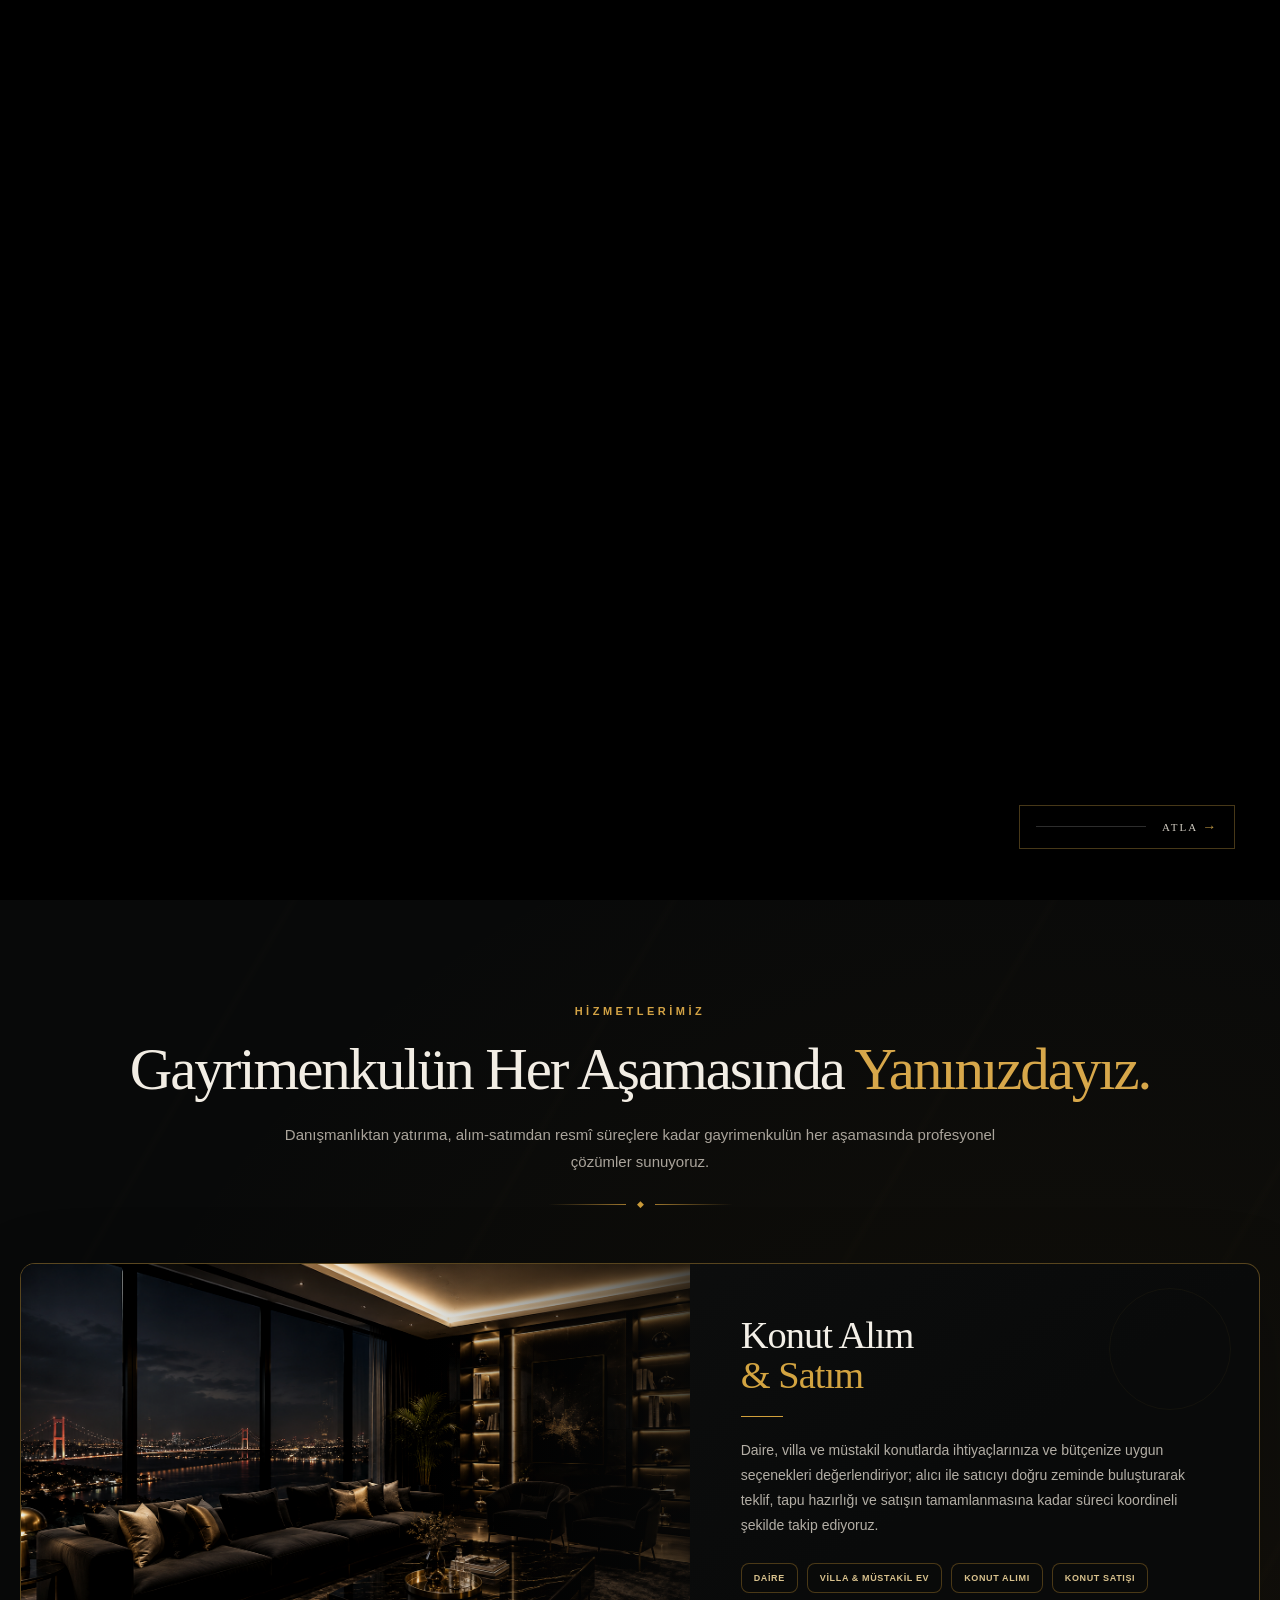
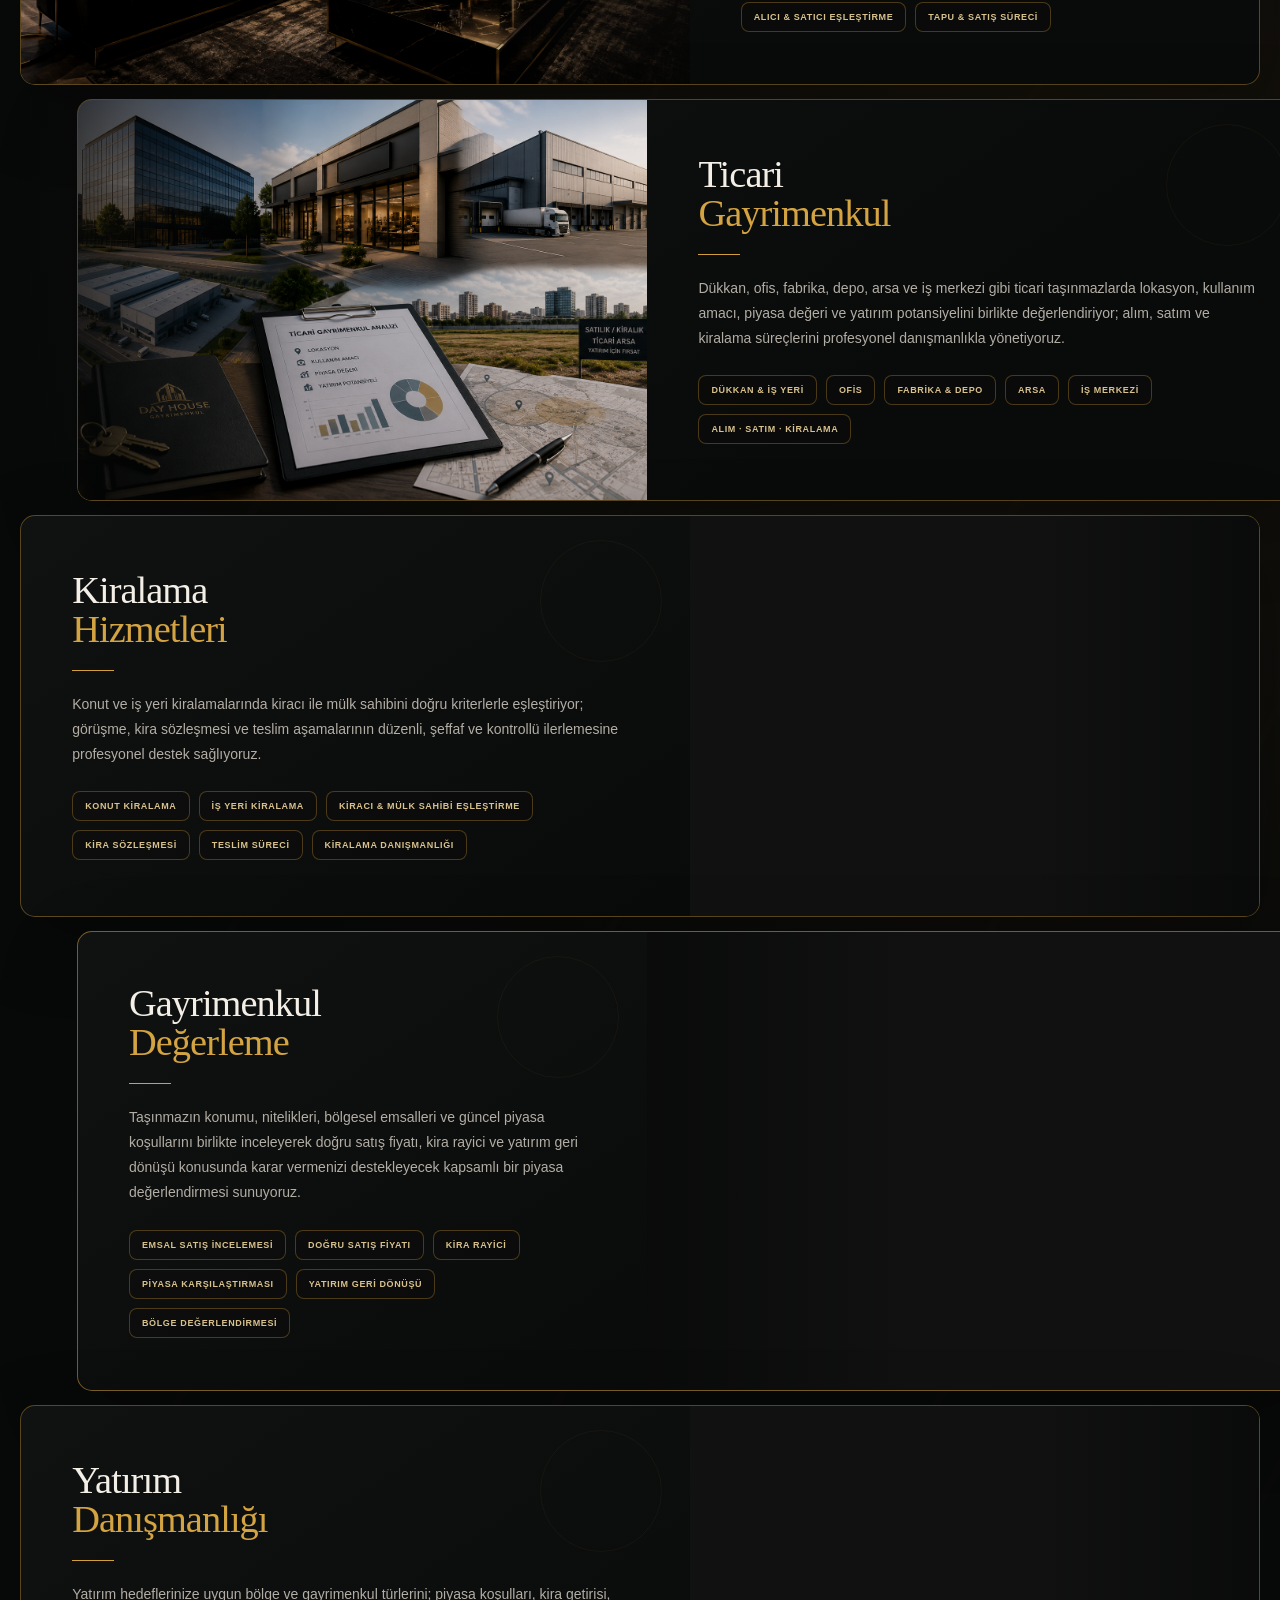
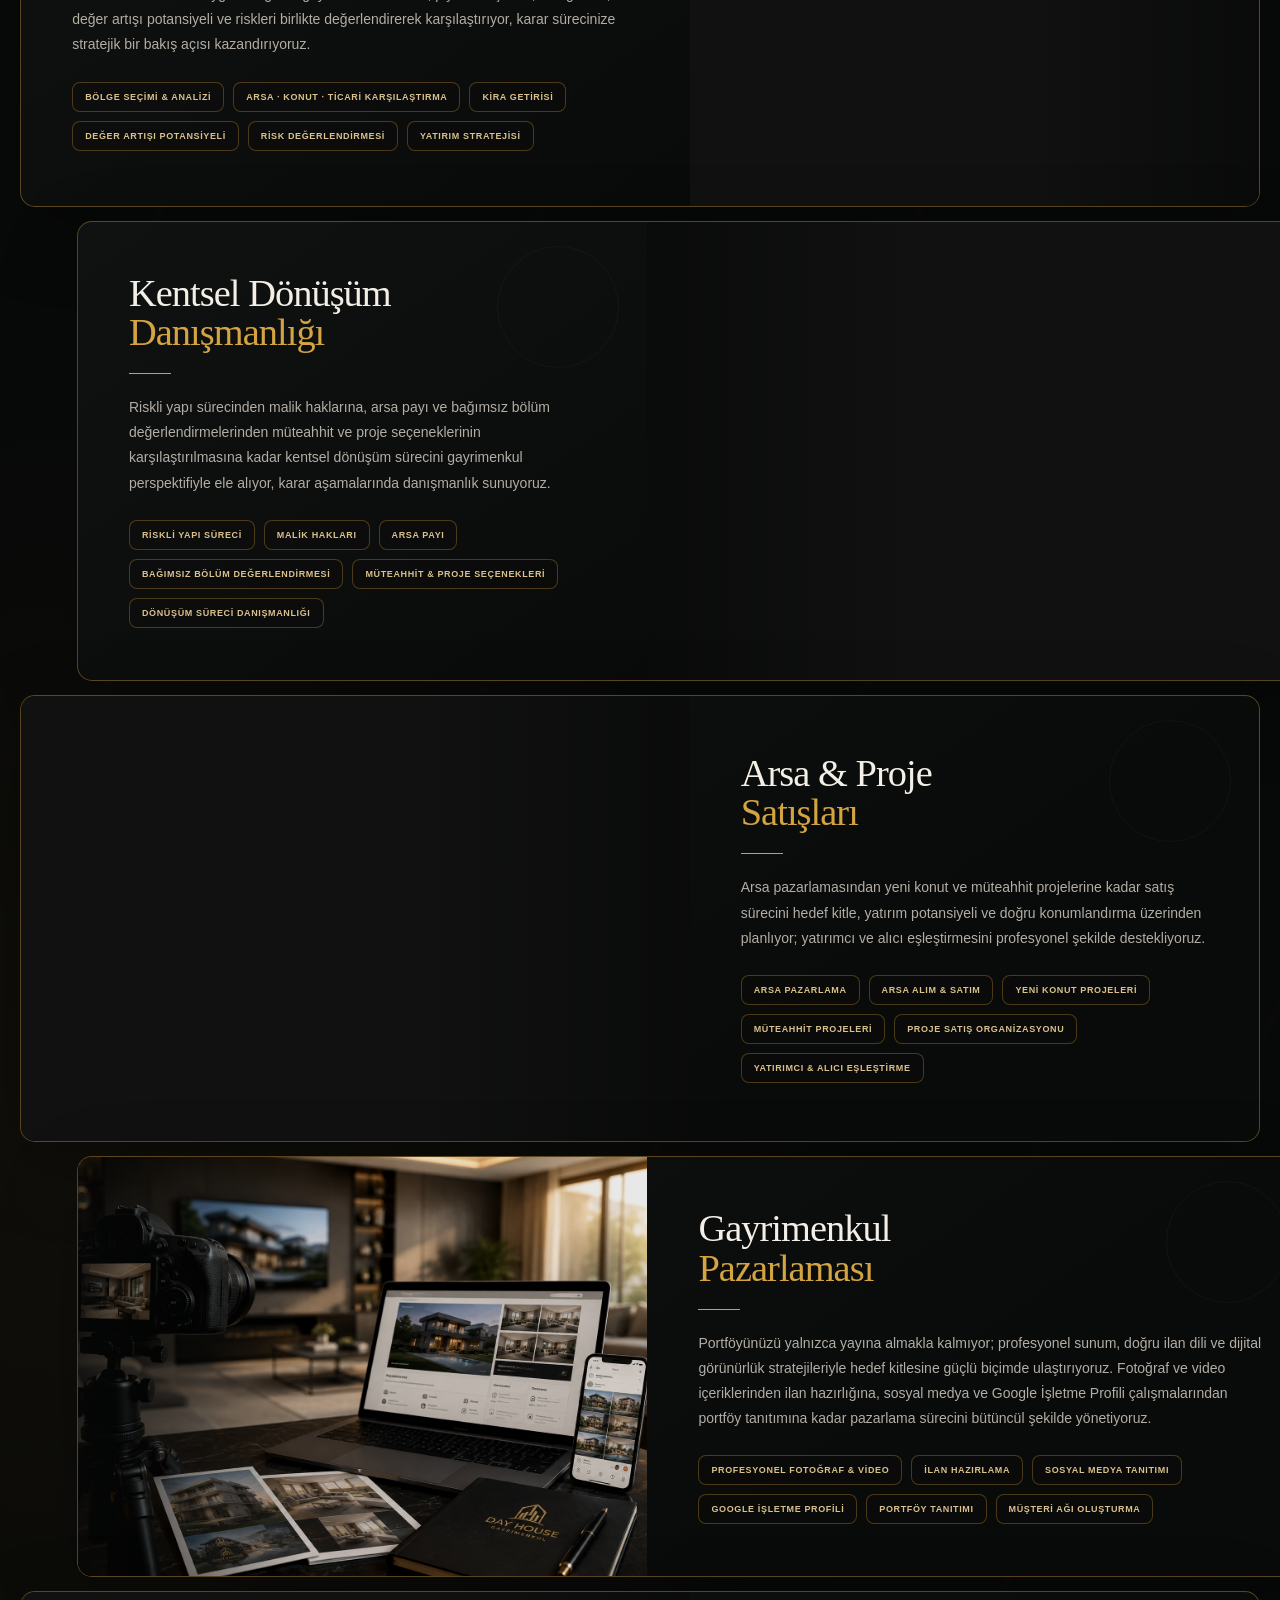
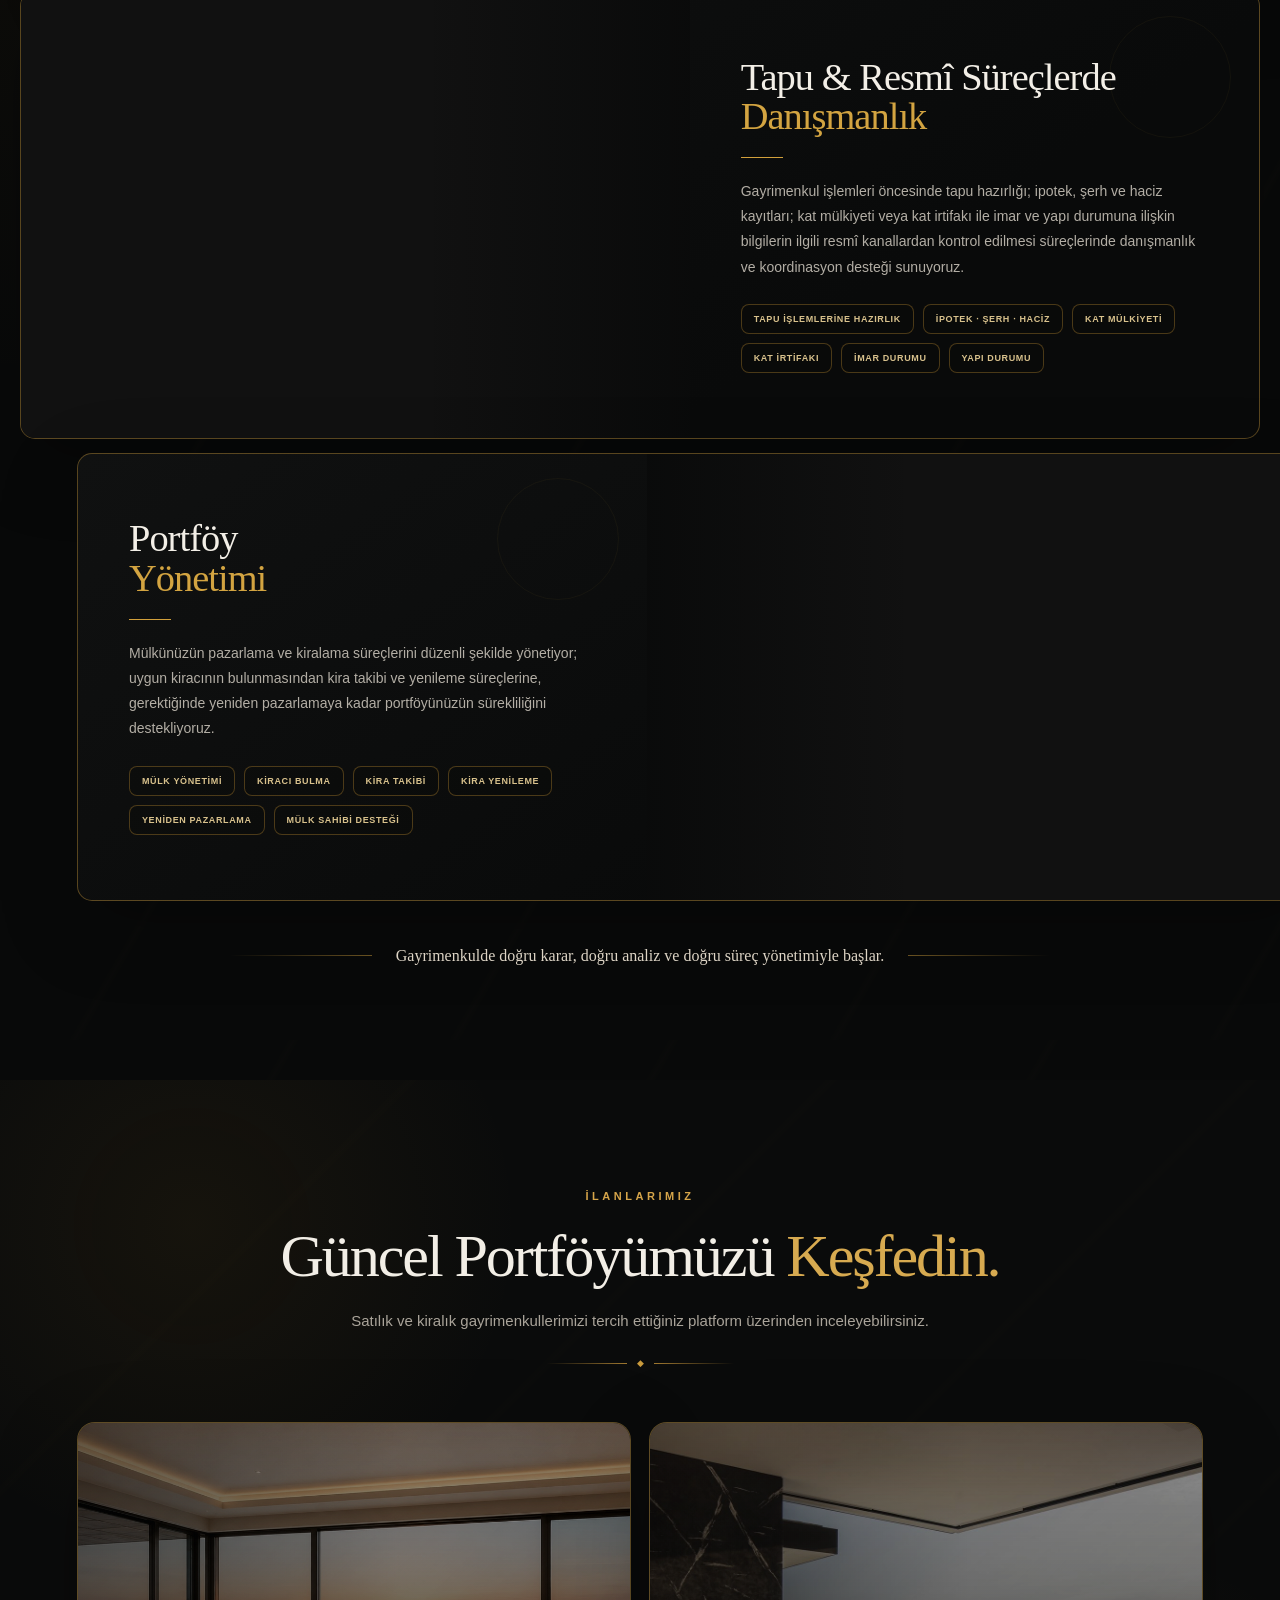
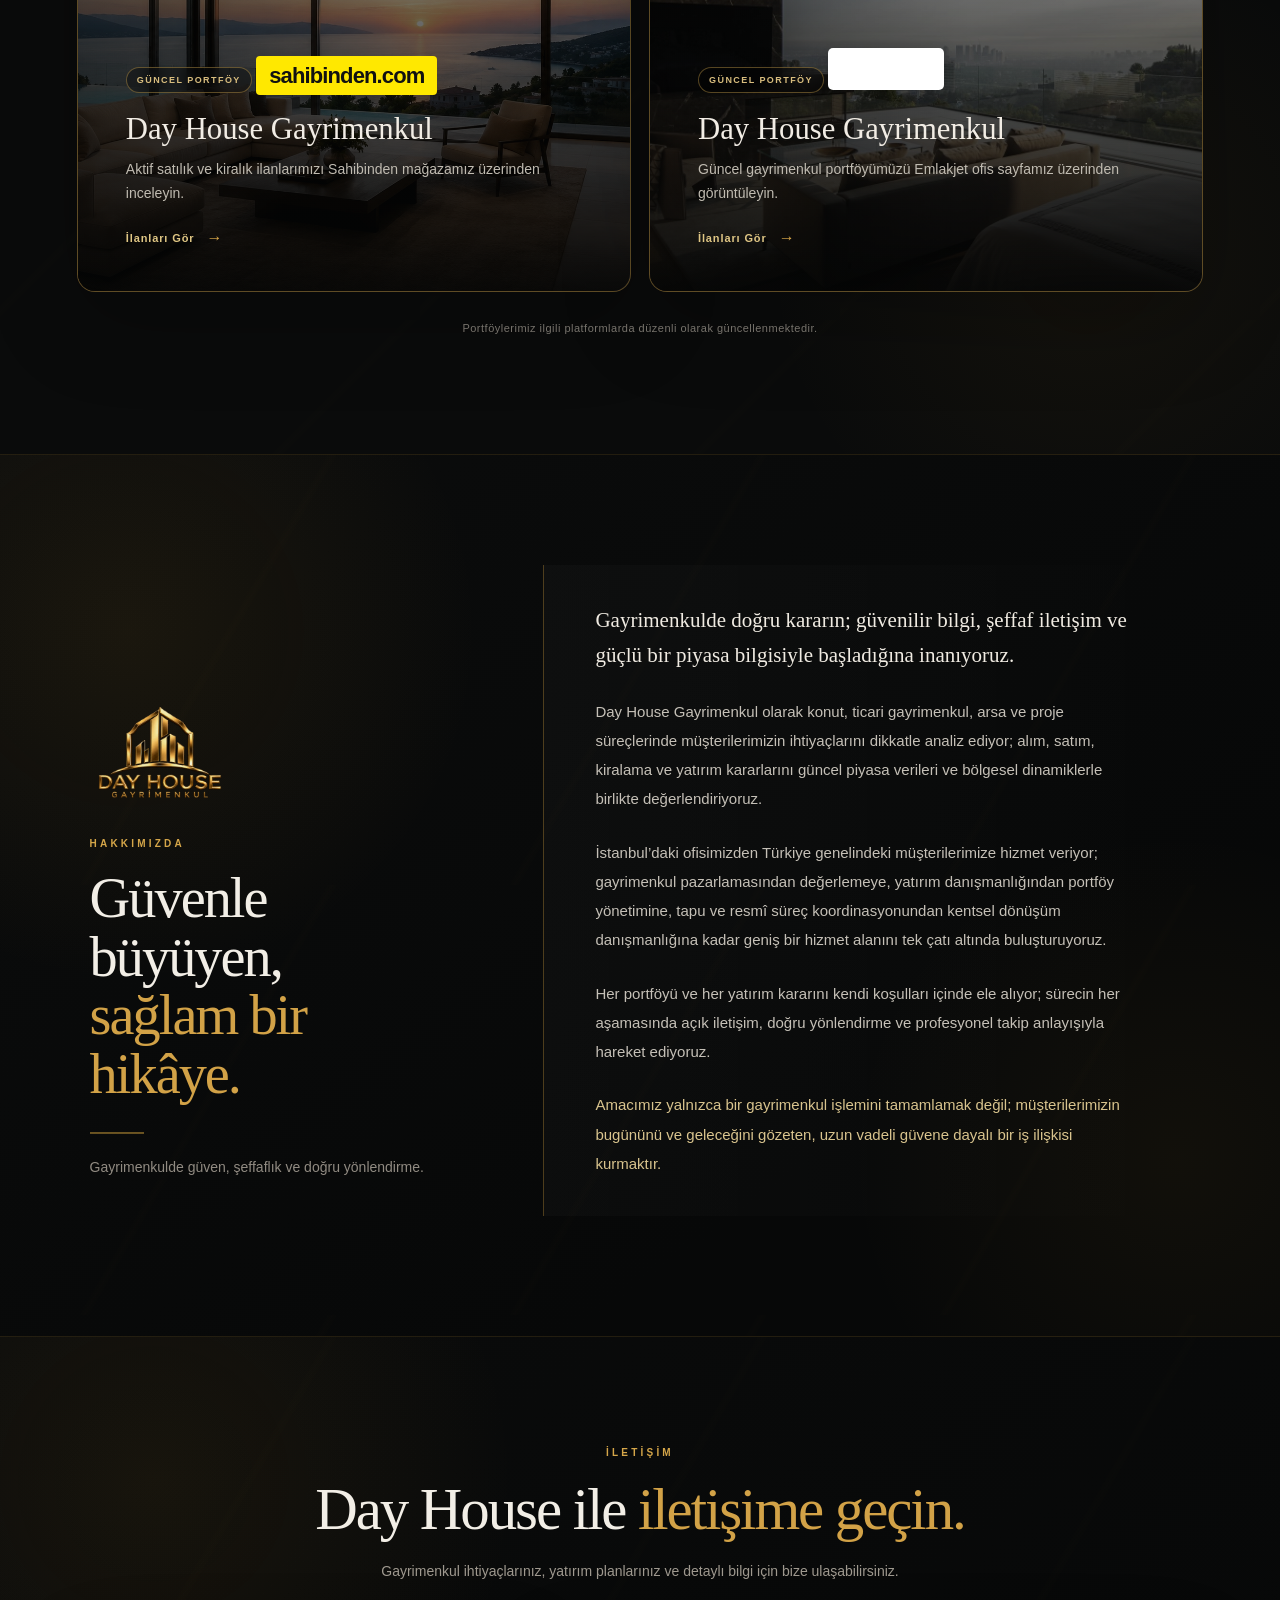
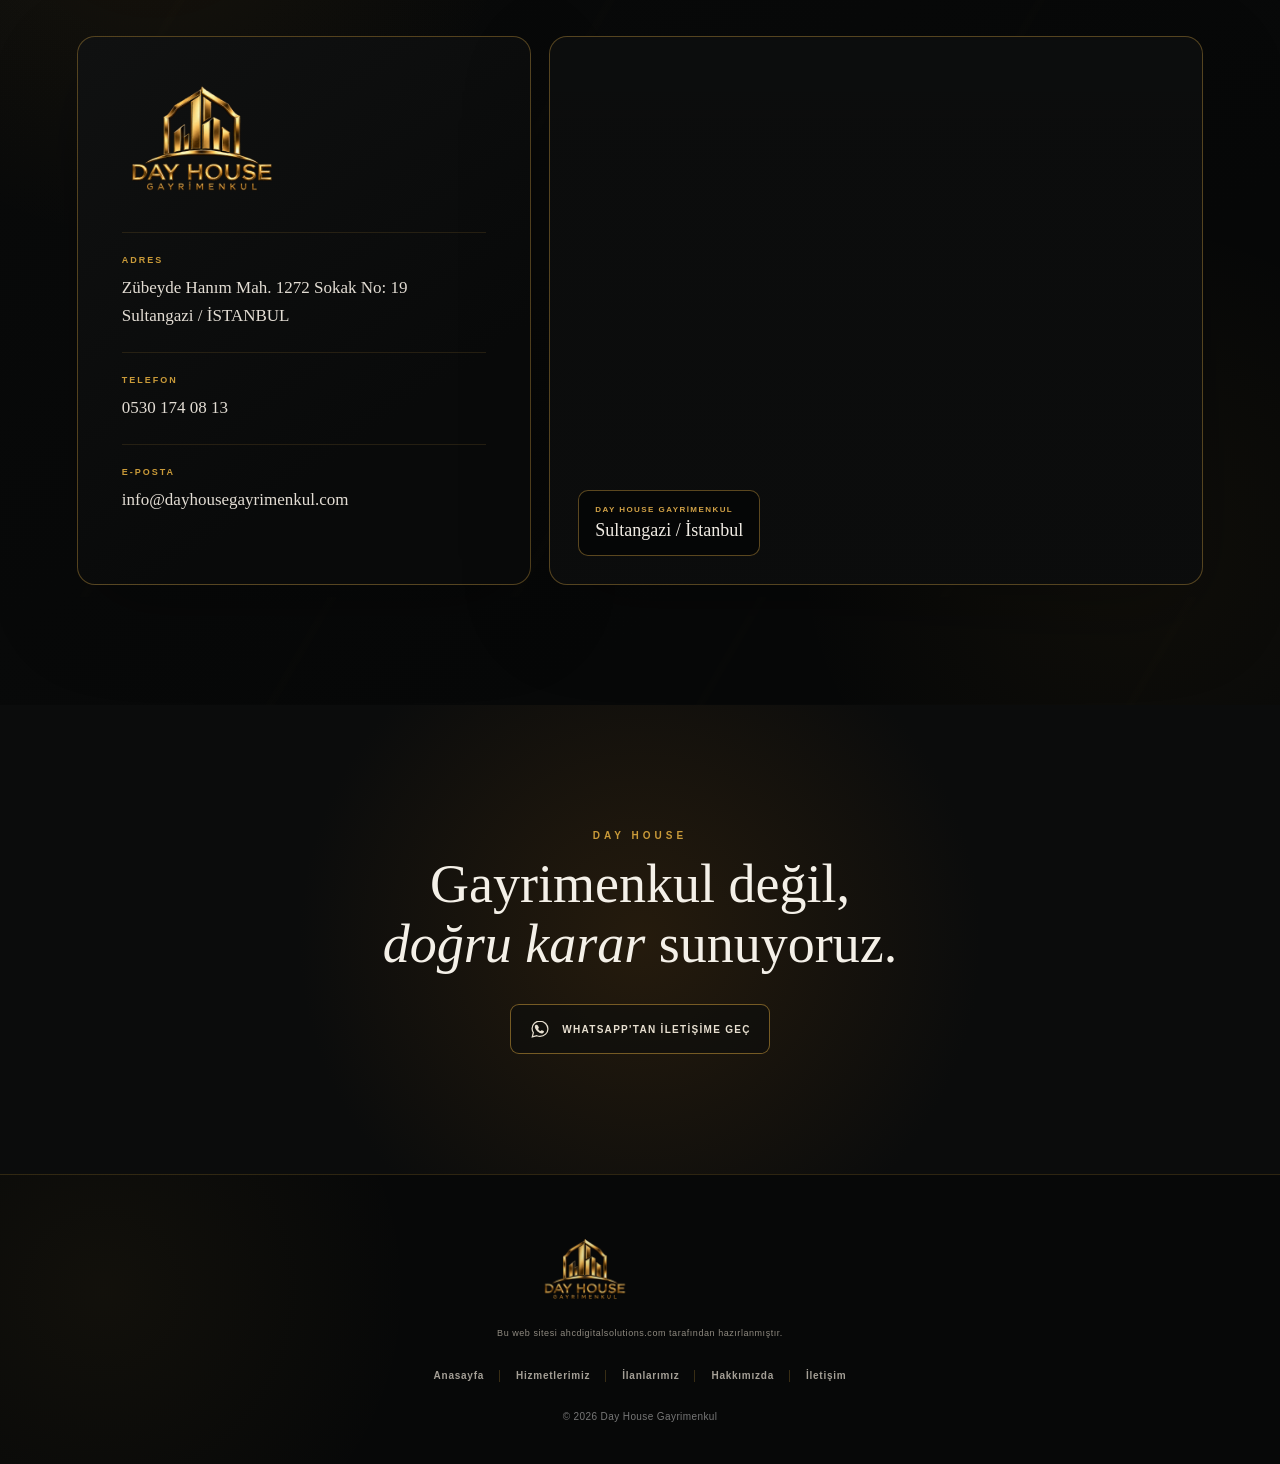
==== commit 0a2b899a: "Day House final production update" ====
--- a/index.html
+++ b/index.html
@@ -3,65 +3,453 @@
 <head>
 <meta charset="utf-8">
 <meta name="viewport" content="width=device-width,initial-scale=1,viewport-fit=cover">
-<title>Day House Gayrimenkul | İstanbul & Türkiye Emlak Hizmetleri</title>
-<meta name="description" content="Day House Gayrimenkul; Türkiye genelinde satılık ve kiralık daire, ev, arsa, tarla, iş yeri, gayrimenkul danışmanlığı, inşaat mühendisliği ve taahhüt hizmetleri sunar.">
+<title>Day House Gayrimenkul | Sultangazi Emlak</title>
+<meta name="description" content="Day House Gayrimenkul, Sultangazi / İstanbul merkezli olarak Türkiye genelinde konut ve ticari gayrimenkul alım-satım, kiralama, yatırım danışmanlığı, gayrimenkul değerleme, arsa ve proje satışları, gayrimenkul pazarlama, tapu ve resmî süreçler, kentsel dönüşüm danışmanlığı ve portföy yönetimi hizmetleri sunar.">
 <meta name="robots" content="index,follow,max-image-preview:large,max-snippet:-1,max-video-preview:-1">
 <meta name="googlebot" content="index,follow,max-image-preview:large,max-snippet:-1,max-video-preview:-1">
 <link rel="canonical" href="https://dayhousegayrimenkul.com/">
 <link rel="icon" type="image/png" href="assets/favicon.png">
-<link rel="apple-touch-icon" href="assets/favicon.png">
+<link rel="apple-touch-icon" href="assets/apple-touch-icon.png">
 <meta name="theme-color" content="#080909">
+
 <meta property="og:type" content="website">
 <meta property="og:locale" content="tr_TR">
 <meta property="og:url" content="https://dayhousegayrimenkul.com/">
 <meta property="og:site_name" content="Day House Gayrimenkul">
-<meta property="og:title" content="Day House Gayrimenkul | İstanbul & Türkiye Emlak Hizmetleri">
-<meta property="og:description" content="Türkiye genelinde gayrimenkul danışmanlığı, satılık-kiralık konut, arsa, tarla, iş yeri, inşaat mühendisliği ve taahhüt hizmetleri.">
+<meta property="og:title" content="Day House Gayrimenkul | İstanbul">
+<meta property="og:description" content="İstanbul merkezli Day House Gayrimenkul ile Türkiye genelinde alım-satım, kiralama, yatırım danışmanlığı, değerleme, ticari gayrimenkul, arsa ve proje, portföy ve resmî süreç danışmanlığı.">
 <meta property="og:image" content="https://dayhousegayrimenkul.com/assets/og-dayhouse.jpg">
+<meta property="og:image:secure_url" content="https://dayhousegayrimenkul.com/assets/og-dayhouse.jpg">
+<meta property="og:image:type" content="image/jpeg">
 <meta property="og:image:width" content="1200">
 <meta property="og:image:height" content="630">
 <meta property="og:image:alt" content="Day House Gayrimenkul">
+
 <meta name="twitter:card" content="summary_large_image">
-<meta name="twitter:title" content="Day House Gayrimenkul | İstanbul & Türkiye Emlak Hizmetleri">
-<meta name="twitter:description" content="Türkiye genelinde gayrimenkul danışmanlığı, satılık-kiralık konut, arsa, tarla ve ticari gayrimenkul hizmetleri.">
+<meta name="twitter:title" content="Day House Gayrimenkul | İstanbul">
+<meta name="twitter:description" content="İstanbul merkezli Day House Gayrimenkul ile Türkiye genelinde konut, ticari gayrimenkul, yatırım, kiralama, arsa, proje ve portföy hizmetleri.">
 <meta name="twitter:image" content="https://dayhousegayrimenkul.com/assets/og-dayhouse.jpg">
+
 <script type="application/ld+json">
 {
-  "@context":"https://schema.org",
-  "@graph":[
+  "@context": "https://schema.org",
+  "@graph": [
     {
-      "@type":["RealEstateAgent","LocalBusiness"],
-      "@id":"https://dayhousegayrimenkul.com/#business",
-      "name":"Day House Gayrimenkul",
-      "url":"https://dayhousegayrimenkul.com/",
-      "logo":"https://dayhousegayrimenkul.com/assets/dayhouse-logo-master.png",
-      "image":"https://dayhousegayrimenkul.com/assets/og-dayhouse.jpg",
-      "telephone":"+905301740813",
-      "email":"info@dayhousegayrimenkul.com",
-      "address":{
-        "@type":"PostalAddress",
-        "streetAddress":"Zübeyda Hanım Mah. 1272 Sokak No: 19",
-        "addressLocality":"Sultangazi",
-        "addressRegion":"İstanbul",
-        "addressCountry":"TR"
+      "@type": "RealEstateAgent",
+      "@id": "https://dayhousegayrimenkul.com/#business",
+      "name": "Day House Gayrimenkul",
+      "description": "Sultangazi / İstanbul merkezli Day House Gayrimenkul; konut ve ticari gayrimenkul alım-satım, kiralama, gayrimenkul değerleme, yatırım danışmanlığı, arsa ve proje satışları, gayrimenkul pazarlama, tapu ve resmî süreç danışmanlığı, kentsel dönüşüm danışmanlığı ve portföy yönetimi hizmetleri sunar.",
+      "url": "https://dayhousegayrimenkul.com/",
+      "logo": {
+        "@type": "ImageObject",
+        "url": "https://dayhousegayrimenkul.com/assets/dayhouse-logo-master.png"
       },
-      "areaServed":{"@type":"Country","name":"Türkiye"},
-      "sameAs":[
+      "image": {
+        "@type": "ImageObject",
+        "url": "https://dayhousegayrimenkul.com/assets/og-dayhouse.jpg",
+        "width": 1200,
+        "height": 630
+      },
+      "telephone": "+905301740813",
+      "email": "info@dayhousegayrimenkul.com",
+      "priceRange": "$$$",
+      "currenciesAccepted": "TRY",
+      "address": {
+        "@type": "PostalAddress",
+        "streetAddress": "Zübeyde Hanım Mah. 1272 Sokak No: 19",
+        "addressLocality": "Sultangazi",
+        "addressRegion": "İstanbul",
+        "postalCode": "34260",
+        "addressCountry": "TR"
+      },
+      "geo": {
+        "@type": "GeoCoordinates",
+        "latitude": 41.100195,
+        "longitude": 28.908873
+      },
+      "hasMap": "https://www.google.com/maps/search/?api=1&query=41.100195,28.908873",
+      "areaServed": [
+        {
+          "@type": "AdministrativeArea",
+          "name": "Sultangazi, İstanbul"
+        },
+        {
+          "@type": "AdministrativeArea",
+          "name": "50. Yıl Mahallesi, Sultangazi, İstanbul"
+        },
+        {
+          "@type": "AdministrativeArea",
+          "name": "75. Yıl Mahallesi, Sultangazi, İstanbul"
+        },
+        {
+          "@type": "AdministrativeArea",
+          "name": "Cebeci Mahallesi, Sultangazi, İstanbul"
+        },
+        {
+          "@type": "AdministrativeArea",
+          "name": "Cumhuriyet Mahallesi, Sultangazi, İstanbul"
+        },
+        {
+          "@type": "AdministrativeArea",
+          "name": "Esentepe Mahallesi, Sultangazi, İstanbul"
+        },
+        {
+          "@type": "AdministrativeArea",
+          "name": "Eski Habipler Mahallesi, Sultangazi, İstanbul"
+        },
+        {
+          "@type": "AdministrativeArea",
+          "name": "Gazi Mahallesi, Sultangazi, İstanbul"
+        },
+        {
+          "@type": "AdministrativeArea",
+          "name": "Habibler Mahallesi, Sultangazi, İstanbul"
+        },
+        {
+          "@type": "AdministrativeArea",
+          "name": "İsmetpaşa Mahallesi, Sultangazi, İstanbul"
+        },
+        {
+          "@type": "AdministrativeArea",
+          "name": "Malkoçoğlu Mahallesi, Sultangazi, İstanbul"
+        },
+        {
+          "@type": "AdministrativeArea",
+          "name": "Sultançiftliği Mahallesi, Sultangazi, İstanbul"
+        },
+        {
+          "@type": "AdministrativeArea",
+          "name": "Uğur Mumcu Mahallesi, Sultangazi, İstanbul"
+        },
+        {
+          "@type": "AdministrativeArea",
+          "name": "Yayla Mahallesi, Sultangazi, İstanbul"
+        },
+        {
+          "@type": "AdministrativeArea",
+          "name": "Yunus Emre Mahallesi, Sultangazi, İstanbul"
+        },
+        {
+          "@type": "AdministrativeArea",
+          "name": "Zübeyde Hanım Mahallesi, Sultangazi, İstanbul"
+        },
+        {
+          "@type": "Place",
+          "name": "İstanbul"
+        },
+        {
+          "@type": "Place",
+          "name": "Türkiye"
+        }
+      ],
+      "knowsAbout": [
+        "Sultangazi gayrimenkul",
+        "Sultangazi emlak",
+        "50. Yıl Mahallesi gayrimenkul",
+        "75. Yıl Mahallesi gayrimenkul",
+        "Cebeci Mahallesi gayrimenkul",
+        "Cumhuriyet Mahallesi gayrimenkul",
+        "Esentepe Mahallesi gayrimenkul",
+        "Eski Habipler Mahallesi gayrimenkul",
+        "Gazi Mahallesi gayrimenkul",
+        "Habibler Mahallesi gayrimenkul",
+        "İsmetpaşa Mahallesi gayrimenkul",
+        "Malkoçoğlu Mahallesi gayrimenkul",
+        "Sultançiftliği Mahallesi gayrimenkul",
+        "Uğur Mumcu Mahallesi gayrimenkul",
+        "Yayla Mahallesi gayrimenkul",
+        "Yunus Emre Mahallesi gayrimenkul",
+        "Zübeyde Hanım Mahallesi gayrimenkul",
+        "Konut alım ve satım",
+        "Ticari gayrimenkul",
+        "Kiralama hizmetleri",
+        "Gayrimenkul değerleme",
+        "Yatırım danışmanlığı",
+        "Kentsel dönüşüm danışmanlığı",
+        "Arsa ve proje satışları",
+        "Gayrimenkul pazarlama",
+        "Tapu ve resmî süreç danışmanlığı",
+        "Portföy yönetimi"
+      ],
+      "hasOfferCatalog": {
+        "@type": "OfferCatalog",
+        "name": "Day House Gayrimenkul Hizmetleri",
+        "itemListElement": [
+          {
+            "@type": "Offer",
+            "itemOffered": {
+              "@type": "Service",
+              "name": "Konut Alım ve Satım Hizmetleri",
+              "areaServed": [
+                {
+                  "@type": "AdministrativeArea",
+                  "name": "Sultangazi, İstanbul"
+                },
+                {
+                  "@type": "Place",
+                  "name": "İstanbul"
+                },
+                {
+                  "@type": "Place",
+                  "name": "Türkiye"
+                }
+              ],
+              "provider": {
+                "@id": "https://dayhousegayrimenkul.com/#business"
+              }
+            }
+          },
+          {
+            "@type": "Offer",
+            "itemOffered": {
+              "@type": "Service",
+              "name": "Ticari Gayrimenkul Alım, Satım ve Kiralama",
+              "areaServed": [
+                {
+                  "@type": "AdministrativeArea",
+                  "name": "Sultangazi, İstanbul"
+                },
+                {
+                  "@type": "Place",
+                  "name": "İstanbul"
+                },
+                {
+                  "@type": "Place",
+                  "name": "Türkiye"
+                }
+              ],
+              "provider": {
+                "@id": "https://dayhousegayrimenkul.com/#business"
+              }
+            }
+          },
+          {
+            "@type": "Offer",
+            "itemOffered": {
+              "@type": "Service",
+              "name": "Konut ve İş Yeri Kiralama Hizmetleri",
+              "areaServed": [
+                {
+                  "@type": "AdministrativeArea",
+                  "name": "Sultangazi, İstanbul"
+                },
+                {
+                  "@type": "Place",
+                  "name": "İstanbul"
+                },
+                {
+                  "@type": "Place",
+                  "name": "Türkiye"
+                }
+              ],
+              "provider": {
+                "@id": "https://dayhousegayrimenkul.com/#business"
+              }
+            }
+          },
+          {
+            "@type": "Offer",
+            "itemOffered": {
+              "@type": "Service",
+              "name": "Gayrimenkul Değerleme ve Piyasa Analizi",
+              "areaServed": [
+                {
+                  "@type": "AdministrativeArea",
+                  "name": "Sultangazi, İstanbul"
+                },
+                {
+                  "@type": "Place",
+                  "name": "İstanbul"
+                },
+                {
+                  "@type": "Place",
+                  "name": "Türkiye"
+                }
+              ],
+              "provider": {
+                "@id": "https://dayhousegayrimenkul.com/#business"
+              }
+            }
+          },
+          {
+            "@type": "Offer",
+            "itemOffered": {
+              "@type": "Service",
+              "name": "Gayrimenkul Yatırım Danışmanlığı",
+              "areaServed": [
+                {
+                  "@type": "AdministrativeArea",
+                  "name": "Sultangazi, İstanbul"
+                },
+                {
+                  "@type": "Place",
+                  "name": "İstanbul"
+                },
+                {
+                  "@type": "Place",
+                  "name": "Türkiye"
+                }
+              ],
+              "provider": {
+                "@id": "https://dayhousegayrimenkul.com/#business"
+              }
+            }
+          },
+          {
+            "@type": "Offer",
+            "itemOffered": {
+              "@type": "Service",
+              "name": "Kentsel Dönüşüm Gayrimenkul Danışmanlığı",
+              "areaServed": [
+                {
+                  "@type": "AdministrativeArea",
+                  "name": "Sultangazi, İstanbul"
+                },
+                {
+                  "@type": "Place",
+                  "name": "İstanbul"
+                },
+                {
+                  "@type": "Place",
+                  "name": "Türkiye"
+                }
+              ],
+              "provider": {
+                "@id": "https://dayhousegayrimenkul.com/#business"
+              }
+            }
+          },
+          {
+            "@type": "Offer",
+            "itemOffered": {
+              "@type": "Service",
+              "name": "Arsa ve Gayrimenkul Proje Satışları",
+              "areaServed": [
+                {
+                  "@type": "AdministrativeArea",
+                  "name": "Sultangazi, İstanbul"
+                },
+                {
+                  "@type": "Place",
+                  "name": "İstanbul"
+                },
+                {
+                  "@type": "Place",
+                  "name": "Türkiye"
+                }
+              ],
+              "provider": {
+                "@id": "https://dayhousegayrimenkul.com/#business"
+              }
+            }
+          },
+          {
+            "@type": "Offer",
+            "itemOffered": {
+              "@type": "Service",
+              "name": "Gayrimenkul Pazarlama ve Portföy Tanıtımı",
+              "areaServed": [
+                {
+                  "@type": "AdministrativeArea",
+                  "name": "Sultangazi, İstanbul"
+                },
+                {
+                  "@type": "Place",
+                  "name": "İstanbul"
+                },
+                {
+                  "@type": "Place",
+                  "name": "Türkiye"
+                }
+              ],
+              "provider": {
+                "@id": "https://dayhousegayrimenkul.com/#business"
+              }
+            }
+          },
+          {
+            "@type": "Offer",
+            "itemOffered": {
+              "@type": "Service",
+              "name": "Tapu ve Resmî Süreçlerde Gayrimenkul Danışmanlığı",
+              "areaServed": [
+                {
+                  "@type": "AdministrativeArea",
+                  "name": "Sultangazi, İstanbul"
+                },
+                {
+                  "@type": "Place",
+                  "name": "İstanbul"
+                },
+                {
+                  "@type": "Place",
+                  "name": "Türkiye"
+                }
+              ],
+              "provider": {
+                "@id": "https://dayhousegayrimenkul.com/#business"
+              }
+            }
+          },
+          {
+            "@type": "Offer",
+            "itemOffered": {
+              "@type": "Service",
+              "name": "Gayrimenkul Portföy Yönetimi",
+              "areaServed": [
+                {
+                  "@type": "AdministrativeArea",
+                  "name": "Sultangazi, İstanbul"
+                },
+                {
+                  "@type": "Place",
+                  "name": "İstanbul"
+                },
+                {
+                  "@type": "Place",
+                  "name": "Türkiye"
+                }
+              ],
+              "provider": {
+                "@id": "https://dayhousegayrimenkul.com/#business"
+              }
+            }
+          }
+        ]
+      },
+      "sameAs": [
         "https://dayhousegayrimenkul.sahibinden.com/",
         "https://www.emlakjet.com/emlak-ofisleri/day-house-gayrimenkul-1316012"
       ]
     },
     {
-      "@type":"WebSite",
-      "@id":"https://dayhousegayrimenkul.com/#website",
-      "url":"https://dayhousegayrimenkul.com/",
-      "name":"Day House Gayrimenkul",
-      "inLanguage":"tr-TR",
-      "publisher":{"@id":"https://dayhousegayrimenkul.com/#business"}
+      "@type": "WebSite",
+      "@id": "https://dayhousegayrimenkul.com/#website",
+      "url": "https://dayhousegayrimenkul.com/",
+      "name": "Day House Gayrimenkul",
+      "inLanguage": "tr-TR",
+      "publisher": {
+        "@id": "https://dayhousegayrimenkul.com/#business"
+      }
+    },
+    {
+      "@type": "WebPage",
+      "@id": "https://dayhousegayrimenkul.com/#webpage",
+      "url": "https://dayhousegayrimenkul.com/",
+      "name": "Day House Gayrimenkul | Sultangazi Emlak",
+      "description": "Sultangazi / İstanbul merkezli Day House Gayrimenkul'ün konut, ticari gayrimenkul, kiralama, değerleme, yatırım, arsa, proje ve portföy hizmetleri.",
+      "isPartOf": {
+        "@id": "https://dayhousegayrimenkul.com/#website"
+      },
+      "about": {
+        "@id": "https://dayhousegayrimenkul.com/#business"
+      },
+      "inLanguage": "tr-TR"
     }
   ]
 }
 </script>
+
 <link rel="stylesheet" href="assets/style.css">
 </head>
 <body>
@@ -69,13 +457,16 @@
   <video id="introVideo" autoplay muted playsinline preload="auto">
     <source src="assets/start-banner.mp4" type="video/mp4">
   </video>
+  <div class="intro-realestate-label" id="introRealestateLabel">GAYRİMENKUL</div>
   <button class="intro-skip" id="introSkip" type="button" aria-label="İntroyu atla">
     <span class="intro-skip-track"><i id="introSkipProgress"></i></span>
     <span class="intro-skip-label">ATLA <b>→</b></span>
   </button>
 </div>
 <nav class="nav">
-  <a class="brand" href="/"><img src="assets/dayhouse-logo-master.png" alt="Day House"></a>
+  <a class="brand" href="/">
+    <img src="assets/dayhouse-logo-master.png" alt="Day House">
+  </a>
   <div class="links" id="mainNavLinks">
     <a class="active" href="#hero">Anasayfa</a>
     <a href="#hizmetlerimiz">Hizmetlerimiz</a>
@@ -113,75 +504,204 @@
   <div class="services-intro">
     <small>HİZMETLERİMİZ</small>
     <h2>Gayrimenkulün Her Aşamasında <em>Yanınızdayız.</em></h2>
-    <p>Alım, satım, kiralama, yatırım ve yapı süreçlerinde ihtiyaç duyduğunuz uzmanlık tek çatı altında.</p>
+    <p>Danışmanlıktan yatırıma, alım-satımdan resmî süreçlere kadar gayrimenkulün her aşamasında profesyonel çözümler sunuyoruz.</p>
     <div class="services-ornament"><span></span><i>◆</i><span></span></div>
   </div>
 
+  <!-- 01 / MEVCUT GÖRSEL KORUNDU -->
   <div class="service-showcase-card image-left">
     <div class="service-visual">
+      <img loading="lazy" decoding="async" src="assets/konut-alim-satim.jpeg" alt="Konut alım ve satım hizmetleri">
+    </div>
+    <div class="service-content">
+      <h3>Konut Alım<br><em>& Satım</em></h3>
+      <div class="service-rule"></div>
+      <p>Daire, villa ve müstakil konutlarda ihtiyaçlarınıza ve bütçenize uygun seçenekleri değerlendiriyor; alıcı ile satıcıyı doğru zeminde buluşturarak teklif, tapu hazırlığı ve satışın tamamlanmasına kadar süreci koordineli şekilde takip ediyoruz.</p>
+      <div class="service-tags">
+        <span>DAİRE</span>
+        <span>VİLLA & MÜSTAKİL EV</span>
+        <span>KONUT ALIMI</span>
+        <span>KONUT SATIŞI</span>
+        <span>ALICI & SATICI EŞLEŞTİRME</span>
+        <span>TAPU & SATIŞ SÜRECİ</span>
+      </div>
+    </div>
+  </div>
+
+<div class="service-showcase-card image-right">
+    <div class="service-visual">
+      <img loading="lazy" decoding="async" src="assets/service-arsa-ticari.jpg" alt="Ticari gayrimenkul">
+    </div>
+    <div class="service-content">
+      <h3>Ticari<br><em>Gayrimenkul</em></h3>
+      <div class="service-rule"></div>
+      <p>Dükkan, ofis, fabrika, depo, arsa ve iş merkezi gibi ticari taşınmazlarda lokasyon, kullanım amacı, piyasa değeri ve yatırım potansiyelini birlikte değerlendiriyor; alım, satım ve kiralama süreçlerini profesyonel danışmanlıkla yönetiyoruz.</p>
+      <div class="service-tags">
+        <span>DÜKKAN & İŞ YERİ</span>
+        <span>OFİS</span>
+        <span>FABRİKA & DEPO</span>
+        <span>ARSA</span>
+        <span>İŞ MERKEZİ</span>
+        <span>ALIM · SATIM · KİRALAMA</span>
+      </div>
+    </div>
+  </div>
+
+<div class="service-showcase-card image-left">
+    <div class="service-content">
+      <h3>Kiralama<br><em>Hizmetleri</em></h3>
+      <div class="service-rule"></div>
+      <p>Konut ve iş yeri kiralamalarında kiracı ile mülk sahibini doğru kriterlerle eşleştiriyor; görüşme, kira sözleşmesi ve teslim aşamalarının düzenli, şeffaf ve kontrollü ilerlemesine profesyonel destek sağlıyoruz.</p>
+      <div class="service-tags">
+        <span>KONUT KİRALAMA</span>
+        <span>İŞ YERİ KİRALAMA</span>
+        <span>KİRACI & MÜLK SAHİBİ EŞLEŞTİRME</span>
+        <span>KİRA SÖZLEŞMESİ</span>
+        <span>TESLİM SÜRECİ</span>
+        <span>KİRALAMA DANIŞMANLIĞI</span>
+      </div>
+    </div>
+    <div class="service-visual">
+      <img loading="lazy" decoding="async" src="assets/kiralama-hizmetleri.jpeg" alt="Kiralama hizmetleri">
+    </div>
+  </div>
+
+<div class="service-showcase-card image-right construction-card">
+    <div class="service-content">
+      <h3>Gayrimenkul<br><em>Değerleme</em></h3>
+      <div class="service-rule"></div>
+      <p>Taşınmazın konumu, nitelikleri, bölgesel emsalleri ve güncel piyasa koşullarını birlikte inceleyerek doğru satış fiyatı, kira rayici ve yatırım geri dönüşü konusunda karar vermenizi destekleyecek kapsamlı bir piyasa değerlendirmesi sunuyoruz.</p>
+      <div class="service-tags">
+        <span>EMSAL SATIŞ İNCELEMESİ</span>
+        <span>DOĞRU SATIŞ FİYATI</span>
+        <span>KİRA RAYİCİ</span>
+        <span>PİYASA KARŞILAŞTIRMASI</span>
+        <span>YATIRIM GERİ DÖNÜŞÜ</span>
+        <span>BÖLGE DEĞERLENDİRMESİ</span>
+      </div>
+    </div>
+    <div class="service-visual">
+      <img loading="lazy" decoding="async" src="assets/service-insaat.jpg" alt="Gayrimenkul değerleme">
+    </div>
+  </div>
+
+<div class="service-showcase-card image-left">
+    <div class="service-content">
+      <h3>Yatırım<br><em>Danışmanlığı</em></h3>
+      <div class="service-rule"></div>
+      <p>Yatırım hedeflerinize uygun bölge ve gayrimenkul türlerini; piyasa koşulları, kira getirisi, değer artışı potansiyeli ve riskleri birlikte değerlendirerek karşılaştırıyor, karar sürecinize stratejik bir bakış açısı kazandırıyoruz.</p>
+      <div class="service-tags">
+        <span>BÖLGE SEÇİMİ & ANALİZİ</span>
+        <span>ARSA · KONUT · TİCARİ KARŞILAŞTIRMA</span>
+        <span>KİRA GETİRİSİ</span>
+        <span>DEĞER ARTIŞI POTANSİYELİ</span>
+        <span>RİSK DEĞERLENDİRMESİ</span>
+        <span>YATIRIM STRATEJİSİ</span>
+      </div>
+    </div>
+    <div class="service-visual">
+      <img loading="lazy" decoding="async" src="assets/service-konut.jpeg" alt="Yatırım danışmanlığı">
+    </div>
+  </div>
+
+<div class="service-showcase-card image-right">
+    <div class="service-content">
+      <h3>Kentsel Dönüşüm<br><em>Danışmanlığı</em></h3>
+      <div class="service-rule"></div>
+      <p>Riskli yapı sürecinden malik haklarına, arsa payı ve bağımsız bölüm değerlendirmelerinden müteahhit ve proje seçeneklerinin karşılaştırılmasına kadar kentsel dönüşüm sürecini gayrimenkul perspektifiyle ele alıyor, karar aşamalarında danışmanlık sunuyoruz.</p>
+      <div class="service-tags">
+        <span>RİSKLİ YAPI SÜRECİ</span>
+        <span>MALİK HAKLARI</span>
+        <span>ARSA PAYI</span>
+        <span>BAĞIMSIZ BÖLÜM DEĞERLENDİRMESİ</span>
+        <span>MÜTEAHHİT & PROJE SEÇENEKLERİ</span>
+        <span>DÖNÜŞÜM SÜRECİ DANIŞMANLIĞI</span>
+      </div>
+    </div>
+    <div class="service-visual">
+      <img loading="lazy" decoding="async" src="assets/kentsel-donusum-danismanligi.jpeg" alt="Kentsel dönüşüm danışmanlığı">
+    </div>
+  </div>
+
+<div class="service-showcase-card image-left">
+    <div class="service-visual">
+      <img loading="lazy" decoding="async" src="assets/arsa-proje-satislari.jpeg" alt="Arsa ve proje satışları">
+    </div>
+    <div class="service-content">
+      <h3>Arsa & Proje<br><em>Satışları</em></h3>
+      <div class="service-rule"></div>
+      <p>Arsa pazarlamasından yeni konut ve müteahhit projelerine kadar satış sürecini hedef kitle, yatırım potansiyeli ve doğru konumlandırma üzerinden planlıyor; yatırımcı ve alıcı eşleştirmesini profesyonel şekilde destekliyoruz.</p>
+      <div class="service-tags">
+        <span>ARSA PAZARLAMA</span>
+        <span>ARSA ALIM & SATIM</span>
+        <span>YENİ KONUT PROJELERİ</span>
+        <span>MÜTEAHHİT PROJELERİ</span>
+        <span>PROJE SATIŞ ORGANİZASYONU</span>
+        <span>YATIRIMCI & ALICI EŞLEŞTİRME</span>
+      </div>
+    </div>
+  </div>
+
+<div class="service-showcase-card image-right">
+    <div class="service-visual">
       <img loading="lazy" decoding="async" src="assets/service-danismanlik.jpg" alt="Gayrimenkul danışmanlığı">
     </div>
     <div class="service-content">
-      <h3>Gayrimenkul<br><em>Danışmanlığı</em></h3>
-      <div class="service-rule"></div>
-      <p>Doğru gayrimenkul kararları doğru analizle başlar. Alım, satım, kiralama ve yatırım süreçlerinde bölgesel bilgi ve profesyonel danışmanlık sunuyoruz.</p>
-      <div class="service-tags">
-        <span>ALIM & SATIM</span>
-        <span>KİRALAMA</span>
-        <span>YATIRIM DANIŞMANLIĞI</span>
-      </div>
-</div>
-  </div>
-
-  <div class="service-showcase-card image-right">
-    <div class="service-content">
-      <h3>Kiralık & Satılık<br><em>Konutlar</em></h3>
-      <div class="service-rule"></div>
-      <p>Daireden müstakil eve kadar, ihtiyaçlarınıza ve yaşam tarzınıza uygun kiralık ve satılık konut seçeneklerini özenle bir araya getiriyoruz.</p>
-      <div class="service-tags">
-        <span>KİRALIK - SATILIK DAİRELER</span>
-        <span>KİRALIK - SATILIK EVLER</span>
-      </div>
-</div>
-    <div class="service-visual">
-      <img loading="lazy" decoding="async" src="assets/service-konut.jpg" alt="Kiralık ve satılık konutlar">
-    </div>
-  </div>
-
-  <div class="service-showcase-card image-left">
-    <div class="service-visual">
-      <img loading="lazy" decoding="async" src="assets/service-arsa-ticari.jpg" alt="Arsa tarla ve ticari gayrimenkul">
-    </div>
-    <div class="service-content">
-      <h3>Arsa, Tarla &<br><em>Ticari Gayrimenkul</em></h3>
-      <div class="service-rule"></div>
-      <p>Arsa ve tarla yatırımlarından iş yeri ve dükkân seçeneklerine kadar, konum ve potansiyel odaklı gayrimenkul çözümleri sunuyoruz.</p>
-      <div class="service-tags">
-        <span>KİRALIK - SATILIK ARSA VE TARLA</span>
-        <span>ARSA - TARLA ALIMI VE SATIMI</span>
-        <span>KİRALIK - SATILIK İŞ YERİ - DÜKKAN</span>
-      </div>
-</div>
-  </div>
-
-  <div class="service-showcase-card image-right construction-card">
-    <div class="service-content">
-      <h3>İnşaat Mühendisliği<br><em>& Taahhüt</em></h3>
-      <div class="service-rule"></div>
-      <p>Teknik uzmanlığı saha deneyimiyle birleştiriyor; yapı projelerinde mühendislikten uygulamaya kadar planlı ve profesyonel çözümler üretiyoruz.</p>
-      <div class="service-tags">
-        <span>İNŞAAT MÜHENDİSLİĞİ</span>
-        <span>TAAHHÜTLÜK HİZMETLERİ</span>
-      </div>
-</div>
-    <div class="service-visual">
-      <img loading="lazy" decoding="async" src="assets/service-insaat.jpg" alt="İnşaat mühendisliği ve taahhüt hizmetleri">
+      <h3>Gayrimenkul<br><em>Pazarlaması</em></h3>
+      <div class="service-rule"></div>
+      <p>Portföyünüzü yalnızca yayına almakla kalmıyor; profesyonel sunum, doğru ilan dili ve dijital görünürlük stratejileriyle hedef kitlesine güçlü biçimde ulaştırıyoruz. Fotoğraf ve video içeriklerinden ilan hazırlığına, sosyal medya ve Google İşletme Profili çalışmalarından portföy tanıtımına kadar pazarlama sürecini bütüncül şekilde yönetiyoruz.</p>
+      <div class="service-tags">
+        <span>PROFESYONEL FOTOĞRAF & VİDEO</span>
+        <span>İLAN HAZIRLAMA</span>
+        <span>SOSYAL MEDYA TANITIMI</span>
+        <span>GOOGLE İŞLETME PROFİLİ</span>
+        <span>PORTFÖY TANITIMI</span>
+        <span>MÜŞTERİ AĞI OLUŞTURMA</span>
+      </div>
+    </div>
+  </div>
+
+<div class="service-showcase-card image-left">
+    <div class="service-visual">
+      <img loading="lazy" decoding="async" src="assets/tapu-resmi-surecler.jpeg" alt="Tapu ve resmi süreçlerde danışmanlık">
+    </div>
+    <div class="service-content">
+      <h3>Tapu & Resmî Süreçlerde<br><em>Danışmanlık</em></h3>
+      <div class="service-rule"></div>
+      <p>Gayrimenkul işlemleri öncesinde tapu hazırlığı; ipotek, şerh ve haciz kayıtları; kat mülkiyeti veya kat irtifakı ile imar ve yapı durumuna ilişkin bilgilerin ilgili resmî kanallardan kontrol edilmesi süreçlerinde danışmanlık ve koordinasyon desteği sunuyoruz.</p>
+      <div class="service-tags">
+        <span>TAPU İŞLEMLERİNE HAZIRLIK</span>
+        <span>İPOTEK · ŞERH · HACİZ</span>
+        <span>KAT MÜLKİYETİ</span>
+        <span>KAT İRTİFAKI</span>
+        <span>İMAR DURUMU</span>
+        <span>YAPI DURUMU</span>
+      </div>
+    </div>
+  </div>
+
+<div class="service-showcase-card image-right">
+    <div class="service-content">
+      <h3>Portföy<br><em>Yönetimi</em></h3>
+      <div class="service-rule"></div>
+      <p>Mülkünüzün pazarlama ve kiralama süreçlerini düzenli şekilde yönetiyor; uygun kiracının bulunmasından kira takibi ve yenileme süreçlerine, gerektiğinde yeniden pazarlamaya kadar portföyünüzün sürekliliğini destekliyoruz.</p>
+      <div class="service-tags">
+        <span>MÜLK YÖNETİMİ</span>
+        <span>KİRACI BULMA</span>
+        <span>KİRA TAKİBİ</span>
+        <span>KİRA YENİLEME</span>
+        <span>YENİDEN PAZARLAMA</span>
+        <span>MÜLK SAHİBİ DESTEĞİ</span>
+      </div>
+    </div>
+    <div class="service-visual">
+      <img loading="lazy" decoding="async" src="assets/portfoy-yonetimi.jpeg" alt="Portföy yönetimi">
     </div>
   </div>
 
   <div class="services-end">
     <span></span>
-    <p>Gayrimenkulden yapıya, tüm süreçlerde yanınızdayız.</p>
+    <p>Gayrimenkulde doğru karar, doğru analiz ve doğru süreç yönetimiyle başlar.</p>
     <span></span>
   </div>
 </section>
@@ -238,11 +758,11 @@
       <p>Gayrimenkulde güven, şeffaflık ve doğru yönlendirme.</p>
     </div>
     <div class="about-copy">
-      <p>Her yıl kazandığımız tecrübemiz ve güven ile siz değerli müşterilerimize hizmet vermekten mutluluk duyuyoruz.</p>
-      <p>Yenilikçi, dinamik, güvenli, özverili ve müşteri memnuniyetini ilke edinmiş prensibimiz ile işbirliği içerisinde aynı değerler etrafında toplanmış insanlar olarak; yaratıcı fikirlerimizi oluştururken tüm bilgi akışını sizinle karşılıklı bir şeffaflık içerisinde paylaşıyoruz. Sizin tüm tedirginlikleriniz, umutlarınız ve fikirleriniz bizim için her şeyden daha değerli.</p>
-      <p>Konut ve gayrimenkul alanında müşterilerimizin tüm ihtiyaçlarını ve beklentilerini karşılayacak şekilde deneyimli ve eğitimli bir çalışma ekibiyle gayrimenkul sektöründe saygın, güvenilir bir yer edinmek için yüksek kalitede hizmet vermekteyiz.</p>
-      <p>Day House Gayrimenkul olarak uzun yıllardır İstanbul geneline hizmet vermekteyiz. Müşterilerimizin güven ve referansı ile sağlam temeller üzerinde yıllara meydan okuyarak siz değerli müşterilerimize hizmet vermeye çalışmaktayız.</p>
-      <p>Öncelikli işimiz iş güvenliğini dikkate almak, müşterilerimize sağlıklı hizmet sunmak, resmi belgeli yatırım konusunda doğru yönlendirmek önceliğimizdir.</p>
+      <p>Gayrimenkulde doğru kararın; güvenilir bilgi, şeffaf iletişim ve güçlü bir piyasa bilgisiyle başladığına inanıyoruz.</p>
+      <p>Day House Gayrimenkul olarak konut, ticari gayrimenkul, arsa ve proje süreçlerinde müşterilerimizin ihtiyaçlarını dikkatle analiz ediyor; alım, satım, kiralama ve yatırım kararlarını güncel piyasa verileri ve bölgesel dinamiklerle birlikte değerlendiriyoruz.</p>
+      <p>İstanbul’daki ofisimizden Türkiye genelindeki müşterilerimize hizmet veriyor; gayrimenkul pazarlamasından değerlemeye, yatırım danışmanlığından portföy yönetimine, tapu ve resmî süreç koordinasyonundan kentsel dönüşüm danışmanlığına kadar geniş bir hizmet alanını tek çatı altında buluşturuyoruz.</p>
+      <p>Her portföyü ve her yatırım kararını kendi koşulları içinde ele alıyor; sürecin her aşamasında açık iletişim, doğru yönlendirme ve profesyonel takip anlayışıyla hareket ediyoruz.</p>
+      <p>Amacımız yalnızca bir gayrimenkul işlemini tamamlamak değil; müşterilerimizin bugününü ve geleceğini gözeten, uzun vadeli güvene dayalı bir iş ilişkisi kurmaktır.</p>
     </div>
   </div>
 </section>
@@ -262,7 +782,7 @@
 
       <div class="contact-block">
         <span>ADRES</span>
-        <p>Zübeyda Hanım Mah. 1272 Sokak No: 19<br>Sultangazi / İSTANBUL</p>
+        <p>Zübeyde Hanım Mah. 1272 Sokak No: 19<br>Sultangazi / İSTANBUL</p>
       </div>
 
       <div class="contact-block">
@@ -279,7 +799,7 @@
     <div class="contact-map-card">
       <iframe
         title="Day House Gayrimenkul Konum"
-        src="https://www.google.com/maps?q=Z%C3%BCbeyda%20Han%C4%B1m%20Mah.%201272%20Sokak%20No%2019%20Sultangazi%20%C4%B0stanbul&output=embed"
+        src="https://www.google.com/maps?q=Z%C3%BCbeyde%20Han%C4%B1m%20Mah.%201272%20Sokak%20No%2019%20Sultangazi%20%C4%B0stanbul&output=embed"
         loading="lazy"
         referrerpolicy="no-referrer-when-downgrade"
         allowfullscreen>
--- a/assets/style.css
+++ b/assets/style.css
@@ -1,4 +1,4 @@
-*{box-sizing:border-box}html{scroll-behavior:smooth}body{margin:0;background:#080909;color:#f4f0e8;font-family:Inter,"Segoe UI",Arial,sans-serif}a{text-decoration:none;color:inherit}.nav{height:96px;background:linear-gradient(180deg,rgba(5,6,6,.98),rgba(5,6,6,.78));display:grid;grid-template-columns:220px 1fr 220px;align-items:center;padding:0 4.2vw;border-bottom:1px solid rgba(201,154,57,.18);position:absolute;top:0;left:0;right:0;z-index:20;backdrop-filter:blur(12px)}.brand{display:flex;align-items:center}.brand img{width:170px;max-height:80px;object-fit:contain;opacity:.82;filter:saturate(.72) brightness(.88);transition:.35s}.brand:hover img{opacity:1;filter:saturate(.9) brightness(.96)}.links{display:flex;justify-content:center;gap:clamp(34px,4.2vw,76px);font-size:12px;font-weight:500;letter-spacing:1.6px;text-transform:uppercase}.links a{padding:39px 0 35px;position:relative;color:rgba(255,255,255,.82);transition:.3s}.links a:hover,.links .active{color:#fff}.links .active:after,.links a:hover:after{content:"";position:absolute;bottom:27px;left:50%;transform:translateX(-50%);width:18px;height:1px;background:#c99a39}.cta,.gold{justify-self:end;border:1px solid rgba(201,154,57,.62);color:#d7ae59;background:rgba(10,10,9,.32);font-size:10px;font-weight:700;letter-spacing:1.8px;padding:13px 18px;transition:.3s}.cta:hover,.gold:hover{background:#c99a39;color:#0a0a09}.hero{height:100vh;min-height:680px;position:relative;overflow:hidden;background:#070808}.hero-video{position:absolute;inset:0;width:100%;height:100%;object-fit:cover;object-position:center;z-index:0;opacity:0;transform:scale(1.012);transition:opacity 1.25s ease}.hero-video.active-video{opacity:1}.shade{position:absolute;inset:0;z-index:2;background:linear-gradient(90deg,rgba(0,0,0,.68) 0%,rgba(0,0,0,.2) 50%,rgba(0,0,0,.08) 74%),linear-gradient(0deg,rgba(0,0,0,.72) 0%,rgba(0,0,0,.08) 46%,rgba(0,0,0,.28) 100%)}.hero-copy{position:absolute;z-index:3;left:7vw;top:48%;transform:translateY(-50%);max-width:750px}.eyebrow,.section-head small,.statement small,.closing small{color:#c99a39;font-size:10px;font-weight:700;letter-spacing:4px}.hero h1{font-family:"Cormorant Garamond",Georgia,serif;font-size:clamp(58px,6vw,96px);line-height:.94;margin:18px 0 20px;font-weight:400;letter-spacing:-2.6px;color:#f4f1ea;text-shadow:0 4px 30px rgba(0,0,0,.5)}.hero h1 span{font-family:"Segoe Script","Brush Script MT",cursive;font-size:.92em;font-weight:400;color:#cda34b;letter-spacing:-1px}.hero p{margin:0;color:rgba(255,255,255,.86);font-family:Georgia,serif;font-size:17px;letter-spacing:.4px}.actions{display:flex;margin-top:34px}.gold{display:inline-block;background:linear-gradient(110deg,#9c6b14,#d8ad50,#9f711e);color:#090909;border:0;padding:15px 21px}.hero-slider{position:absolute;z-index:4;left:7vw;right:7vw;bottom:34px;display:grid;grid-template-columns:repeat(5,1fr);gap:18px;align-items:end}.slide-dot{appearance:none;border:0;background:transparent;color:#fff;text-align:left;padding:0;cursor:pointer;opacity:.48;transition:.3s}.slide-dot.active{opacity:1}.slide-dot.disabled{cursor:default;opacity:.22}.slide-dot b{font:600 11px/1 Inter,"Segoe UI",sans-serif;letter-spacing:1px;color:#d1a443}.slide-dot span{display:block;margin:8px 0 7px;height:1px;background:rgba(255,255,255,.24);position:relative;overflow:hidden}.slide-dot span i{display:block;width:0;height:100%;background:linear-gradient(90deg,#9d6c18,#e0b858);transition:width .08s linear}.slide-dot small{font-size:9px;letter-spacing:1.8px;color:rgba(255,255,255,.8)}.trust{display:grid;grid-template-columns:repeat(4,1fr);border-top:1px solid #28251f;border-bottom:1px solid #28251f;background:#0c0d0d;padding:28px 7vw}.trust div{display:flex;flex-direction:column;border-right:1px solid #28251f;padding-left:35px}.trust div:first-child{padding-left:0}.trust div:last-child{border:0}.trust b{font-family:Georgia,serif;color:#d6aa48;font-size:24px;font-weight:400}.trust span{font-size:11px;color:#888;margin-top:6px}.wrap{padding:110px 7vw}.section-head{display:flex;justify-content:space-between;align-items:end;margin-bottom:55px}.section-head h2,.statement h2,.closing h2{font-family:Georgia,serif;font-weight:400;font-size:48px;line-height:1.1;margin:12px 0 0}.section-head>p{max-width:430px;color:#999;line-height:1.8}.grid4{display:grid;grid-template-columns:repeat(4,1fr);gap:14px}.grid4 article{border:1px solid #28251f;background:linear-gradient(145deg,#101111,#0b0c0c);padding:35px;min-height:300px;transition:.3s}.grid4 article:hover{transform:translateY(-6px);border-color:#8c6c2d}.grid4 i{font-family:Georgia,serif;color:#c99a39;font-style:normal}.grid4 h3{font-family:Georgia,serif;font-size:25px;font-weight:400;margin:48px 0 18px}.grid4 p{color:#858585;line-height:1.7;font-size:13px}.grid4 a{font-size:10px;letter-spacing:1px;color:#d3a542;font-weight:bold}.statement{min-height:570px;background:linear-gradient(90deg,rgba(0,0,0,.92),rgba(0,0,0,.35)),url('https://images.unsplash.com/photo-1524230572899-a752b3835840?auto=format&fit=crop&w=2200&q=90') center/cover;padding:120px 7vw;display:flex;align-items:center}.statement>div{max-width:650px}.statement p{color:#bbb;line-height:1.8;max-width:550px}.statement a{display:inline-block;margin-top:25px;color:#d6aa48;font-size:11px;letter-spacing:1px}.cards{display:grid;grid-template-columns:1.1fr 1fr 1fr;gap:18px}.cards article{height:470px;background-size:cover;background-position:center;position:relative;overflow:hidden}.cards article:after{content:"";position:absolute;inset:0;background:linear-gradient(0deg,rgba(0,0,0,.9),transparent 65%)}.p1{background-image:url('https://images.unsplash.com/photo-1600047509807-ba8f99d2cdde?auto=format&fit=crop&w=1200&q=85')}.p2{background-image:url('https://images.unsplash.com/photo-1600566753190-17f0baa2a6c3?auto=format&fit=crop&w=1200&q=85')}.p3{background-image:url('https://images.unsplash.com/photo-1500530855697-b586d89ba3ee?auto=format&fit=crop&w=1200&q=85')}.cards article>div{position:absolute;z-index:2;left:28px;right:28px;bottom:28px}.cards small{color:#d6aa48;letter-spacing:1.5px}.cards h3{font-family:Georgia,serif;font-size:28px;font-weight:400;margin:8px 0}.cards p{color:#aaa}.cards b{font-size:11px}.closing{text-align:center;padding:120px 20px;background:radial-gradient(circle at center,#251b0d 0,#0b0c0c 50%)}.closing h2{font-size:54px}.closing a{display:inline-block;margin-top:30px;background:#d4a43f;color:#080808;padding:16px 25px;font-size:11px;font-weight:bold;letter-spacing:1px}footer{border-top:1px solid #2b271e;padding:40px 7vw;display:flex;align-items:center;justify-content:space-between;color:#777;font-size:11px}footer img{width:100px;opacity:.7}@media(max-width:900px){.nav{height:82px;grid-template-columns:1fr auto}.brand img{width:120px}.links{display:none}.cta{display:block}.hero{height:100svh;min-height:650px}.hero-copy{left:6vw;right:6vw;top:46%}.hero h1{font-size:54px}.hero p{font-size:15px}.hero-slider{left:6vw;right:6vw;bottom:20px;gap:8px}.slide-dot small{display:none}.trust{grid-template-columns:1fr 1fr;gap:25px}.trust div{border:0;padding:0}.section-head{display:block}.grid4,.cards{grid-template-columns:1fr}.cards article{height:420px}.wrap{padding:75px 6vw}.statement{padding:80px 6vw}.section-head h2,.statement h2,.closing h2{font-size:38px}footer{gap:20px;flex-direction:column;text-align:center}}
+*{box-sizing:border-box}html{scroll-behavior:smooth}body{margin:0;background:#080909;color:#f4f0e8;font-family:Inter,"Segoe UI",Arial,sans-serif}a{text-decoration:none;color:inherit}.nav{height:96px;background:linear-gradient(180deg,rgba(5,6,6,.98),rgba(5,6,6,.78));display:grid;grid-template-columns:220px 1fr 220px;align-items:center;padding:0 4.2vw;border-bottom:1px solid rgba(201,154,57,.18);position:absolute;top:0;left:0;right:0;z-index:20;backdrop-filter:blur(12px)}.brand{display:flex;align-items:center}.brand img{width:170px;max-height:80px;object-fit:contain;opacity:.82;filter:saturate(.72) brightness(.88);transition:.35s}.brand:hover img{opacity:1;filter:saturate(.9) brightness(.96)}.links{display:flex;justify-content:center;gap:clamp(34px,4.2vw,76px);font-size:12px;font-weight:500;letter-spacing:1.6px;text-transform:uppercase}.links a{padding:39px 0 35px;position:relative;color:rgba(255,255,255,.82);transition:.3s}.links a:hover,.links .active{color:#fff}.links .active:after,.links a:hover:after{content:"";position:absolute;bottom:27px;left:50%;transform:translateX(-50%);width:18px;height:1px;background:#c99a39}.cta,.gold{justify-self:end;border:1px solid rgba(201,154,57,.62);color:#d7ae59;background:rgba(10,10,9,.32);font-size:10px;font-weight:700;letter-spacing:1.8px;padding:13px 18px;transition:.3s}.cta:hover,.gold:hover{background:#c99a39;color:#0a0a09}.hero{height:100vh;min-height:680px;position:relative;overflow:hidden;background:#070808}.hero-video{position:absolute;inset:0;width:100%;height:100%;object-fit:cover;object-position:center;z-index:0;opacity:0;transform:scale(1.012);transition:opacity 1.25s ease}.hero-video.active-video{opacity:1}.shade{position:absolute;inset:0;z-index:2;background:linear-gradient(90deg,rgba(0,0,0,.68) 0%,rgba(0,0,0,.2) 50%,rgba(0,0,0,.08) 74%),linear-gradient(0deg,rgba(0,0,0,.72) 0%,rgba(0,0,0,.08) 46%,rgba(0,0,0,.28) 100%)}.hero-copy{position:absolute;z-index:3;left:7vw;top:48%;transform:translateY(-50%);max-width:750px}.eyebrow,.section-head small,.closing small{color:#c99a39;font-size:10px;font-weight:700;letter-spacing:4px}.hero h1{font-family:"Cormorant Garamond",Georgia,serif;font-size:clamp(58px,6vw,96px);line-height:.94;margin:18px 0 20px;font-weight:400;letter-spacing:-2.6px;color:#f4f1ea;text-shadow:0 4px 30px rgba(0,0,0,.5)}.hero h1 span{font-family:"Segoe Script","Brush Script MT",cursive;font-size:.92em;font-weight:400;color:#cda34b;letter-spacing:-1px}.hero p{margin:0;color:rgba(255,255,255,.86);font-family:Georgia,serif;font-size:17px;letter-spacing:.4px}.actions{display:flex;margin-top:34px}.gold{display:inline-block;background:linear-gradient(110deg,#9c6b14,#d8ad50,#9f711e);color:#090909;border:0;padding:15px 21px}.hero-slider{position:absolute;z-index:4;left:7vw;right:7vw;bottom:34px;display:grid;grid-template-columns:repeat(5,1fr);gap:18px;align-items:end}.slide-dot{appearance:none;border:0;background:transparent;color:#fff;text-align:left;padding:0;cursor:pointer;opacity:.48;transition:.3s}.slide-dot.active{opacity:1}.slide-dot.disabled{cursor:default;opacity:.22}.slide-dot b{font:600 11px/1 Inter,"Segoe UI",sans-serif;letter-spacing:1px;color:#d1a443}.slide-dot span{display:block;margin:8px 0 7px;height:1px;background:rgba(255,255,255,.24);position:relative;overflow:hidden}.slide-dot span i{display:block;width:0;height:100%;background:linear-gradient(90deg,#9d6c18,#e0b858);transition:width .08s linear}.slide-dot small{font-size:9px;letter-spacing:1.8px;color:rgba(255,255,255,.8)}.trust{display:grid;grid-template-columns:repeat(4,1fr);border-top:1px solid #28251f;border-bottom:1px solid #28251f;background:#0c0d0d;padding:28px 7vw}.trust div{display:flex;flex-direction:column;border-right:1px solid #28251f;padding-left:35px}.trust div:first-child{padding-left:0}.trust div:last-child{border:0}.trust b{font-family:Georgia,serif;color:#d6aa48;font-size:24px;font-weight:400}.trust span{font-size:11px;color:#888;margin-top:6px}.wrap{padding:110px 7vw}.section-head{display:flex;justify-content:space-between;align-items:end;margin-bottom:55px}.section-head h2,.closing h2{font-family:Georgia,serif;font-weight:400;font-size:48px;line-height:1.1;margin:12px 0 0}.section-head>p{max-width:430px;color:#999;line-height:1.8}.closing{text-align:center;padding:120px 20px;background:radial-gradient(circle at center,#251b0d 0,#0b0c0c 50%)}.closing h2{font-size:54px}.closing a{display:inline-block;margin-top:30px;background:#d4a43f;color:#080808;padding:16px 25px;font-size:11px;font-weight:bold;letter-spacing:1px}footer{border-top:1px solid #2b271e;padding:40px 7vw;display:flex;align-items:center;justify-content:space-between;color:#777;font-size:11px}footer img{width:100px;opacity:.7}@media(max-width:900px){.nav{height:82px;grid-template-columns:1fr auto}.brand img{width:120px}.links{display:none}.cta{display:block}.hero{height:100svh;min-height:650px}.hero-copy{left:6vw;right:6vw;top:46%}.hero h1{font-size:54px}.hero p{font-size:15px}.hero-slider{left:6vw;right:6vw;bottom:20px;gap:8px}.slide-dot small{display:none}.trust{grid-template-columns:1fr 1fr;gap:25px}.trust div{border:0;padding:0}.section-head{display:block}.wrap{padding:75px 6vw}.section-head h2,.closing h2{font-size:38px}footer{gap:20px;flex-direction:column;text-align:center}}
 
 /* ===== DAY HOUSE V07 / CINEMATIC VIDEO INTRO + PREMIUM HEADER ===== */
 body.intro-lock{overflow:hidden}
@@ -216,18 +216,6 @@
   transition:transform 1.4s cubic-bezier(.2,.7,.2,1),filter .7s ease;
 }
 .portal-card:hover .portal-card-bg{transform:scale(1.065)}
-.portal-sahibinden-bg{
-  background:
-    linear-gradient(135deg,rgba(0,0,0,.05),rgba(0,0,0,.18)),
-    url("service-danismanlik.jpg") center/cover no-repeat;
-  filter:saturate(.75) brightness(.55) contrast(1.08);
-}
-.portal-emlakjet-bg{
-  background:
-    linear-gradient(135deg,rgba(0,0,0,.06),rgba(0,0,0,.22)),
-    url("service-konut.jpg") center/cover no-repeat;
-  filter:saturate(.72) brightness(.52) contrast(1.08);
-}
 .portal-card-shade{
   position:absolute;inset:0;z-index:-2;
   background:
@@ -336,18 +324,6 @@
 
 
 /* ===== DAY HOUSE V13 / PORTAL CARD CONSISTENCY ===== */
-.portal-sahibinden-bg{
-  background:
-    linear-gradient(135deg,rgba(0,0,0,.06),rgba(0,0,0,.18)),
-    url("portal-sahibinden-listing.jpg") center/cover no-repeat!important;
-  filter:saturate(.78) brightness(.56) contrast(1.06)!important;
-}
-.portal-emlakjet-bg{
-  background:
-    linear-gradient(135deg,rgba(0,0,0,.06),rgba(0,0,0,.20)),
-    url("portal-emlakjet-listing.jpg") center/cover no-repeat!important;
-  filter:saturate(.78) brightness(.56) contrast(1.06)!important;
-}
 .portal-brand-emlakjet{
   display:inline-flex!important;
   align-items:center;
@@ -403,19 +379,6 @@
 /* ===== DAY HOUSE V15 / ONLY İLANLARIMIZ PORTAL CARDS ===== */
 
 /* Replace screenshot-style backgrounds with clean luxury-home interiors. */
-.portal-sahibinden-bg{
-  background:
-    linear-gradient(135deg,rgba(0,0,0,.05),rgba(0,0,0,.18)),
-    url("portal-sahibinden-luxury-room.jpg") center/cover no-repeat!important;
-  filter:saturate(.92) brightness(.72) contrast(1.04)!important;
-}
-.portal-emlakjet-bg{
-  background:
-    linear-gradient(135deg,rgba(0,0,0,.05),rgba(0,0,0,.18)),
-    url("portal-emlakjet-luxury-room.jpg") center/cover no-repeat!important;
-  filter:saturate(.92) brightness(.72) contrast(1.04)!important;
-}
-
 /* The uploaded original Emlakjet logo is used exactly as an image,
    inside a clean white brand plate so its black wordmark remains visible. */
 .portal-brand-emlakjet{
@@ -459,19 +422,6 @@
 /* ===== DAY HOUSE V16 / REQUESTED CHANGES ONLY ===== */
 
 /* Two distinct luxury-room portal visuals */
-.portal-sahibinden-bg{
-  background:
-    linear-gradient(135deg,rgba(0,0,0,.04),rgba(0,0,0,.17)),
-    url("portal-sahibinden-luxury-v2.jpg") center/cover no-repeat!important;
-  filter:saturate(.92) brightness(.72) contrast(1.04)!important;
-}
-.portal-emlakjet-bg{
-  background:
-    linear-gradient(135deg,rgba(0,0,0,.04),rgba(0,0,0,.17)),
-    url("portal-emlakjet-luxury-v2.jpg") center/cover no-repeat!important;
-  filter:saturate(.92) brightness(.72) contrast(1.04)!important;
-}
-
 /* Header stays visible while scrolling; right CTA was removed in HTML. */
 .nav{
   position:fixed!important;
@@ -582,19 +532,6 @@
 }
 
 /* Clean, text-free luxury property visuals for portal cards. */
-.portal-sahibinden-bg{
-  background:
-    linear-gradient(135deg,rgba(0,0,0,.04),rgba(0,0,0,.18)),
-    url("portal-sahibinden-clean-room.jpg") center/cover no-repeat!important;
-  filter:saturate(.94) brightness(.72) contrast(1.04)!important;
-}
-.portal-emlakjet-bg{
-  background:
-    linear-gradient(135deg,rgba(0,0,0,.04),rgba(0,0,0,.18)),
-    url("portal-emlakjet-clean-room.jpg") center/cover no-repeat!important;
-  filter:saturate(.94) brightness(.72) contrast(1.04)!important;
-}
-
 /* About: reuse the exact same master logo asset from the header. */
 .about-master-logo{
   display:block;
@@ -1148,7 +1085,7 @@
   .service-content h3{font-size:32px!important}
   .service-content p{font-size:13px!important;line-height:1.72!important}
   .service-tags{gap:7px!important}
-  .service-tags span{font-size:7.8px!important;padding:8px 9px!important}
+  .service-tags span{font-size:8.8px!important;line-height:1.35!important;padding:8px 10px!important}
 
   .portal-grid{grid-template-columns:1fr!important;gap:14px!important}
   .portal-card{min-height:390px!important;border-radius:14px!important}
@@ -1190,3 +1127,49 @@
   .footer-logos{gap:12px!important}
   .site-footer .footer-dayhouse-logo,.site-footer .footer-ahc-logo{width:76px!important;height:76px!important}
 }
+
+/* ===== DAY HOUSE / DESKTOP SERVICES EDGE ALIGNMENT ===== */
+/* Yalnızca masaüstü: hizmet kartları sol / sağ ekran kenarına dönüşümlü yaklaşır. */
+@media (min-width:901px){
+  .services-showcase .service-showcase-card{
+    width:min(1450px,calc(100vw - 40px));
+  }
+  .services-showcase .service-showcase-card.image-left{
+    margin-left:calc(-6vw + 20px);
+    margin-right:auto;
+  }
+  .services-showcase .service-showcase-card.image-right{
+    margin-left:auto;
+    margin-right:calc(-6vw + 20px);
+  }
+}
+
+
+/* ===== DAY HOUSE / GAYRİMENKUL BRAND SUBLABELS ===== */
+/* Ana header: mevcut logoya dokunmadan altına marka tanımı. */
+.brand{flex-direction:column;justify-content:center;align-items:center;gap:0}
+/* Intro: videodaki DAY HOUSE kilidinin altına, yalnızca son framelere yaklaşırken görünür. */
+.intro-realestate-label{position:absolute;z-index:2;left:50%;top:41.2%;transform:translate(-50%,6px);color:#d7aa4b;background:linear-gradient(180deg,#f1d17c 0%,#d7aa4b 48%,#9f711e 100%);-webkit-background-clip:text;background-clip:text;-webkit-text-fill-color:transparent;font-family:Georgia,"Times New Roman",serif;font-size:clamp(11px,1vw,16px);font-weight:400;letter-spacing:.42em;text-indent:.42em;line-height:1;white-space:nowrap;opacity:0;text-shadow:0 0 18px rgba(210,165,72,.18);transition:opacity 1.15s ease,transform 1.15s ease;pointer-events:none}
+.intro-realestate-label.is-visible{opacity:.86;transform:translate(-50%,0)}
+@media(max-width:900px){.brand-realestate{margin-top:2px;font-size:7px;letter-spacing:.28em;text-indent:.28em}.intro-realestate-label{top:41.2%;font-size:10px;letter-spacing:.32em;text-indent:.32em}}
+
+/* Official logo now includes GAYRİMENKUL */
+/* New official logo already contains GAYRİMENKUL; old coded header subtitle disabled. */
+/* ===== INTRO GAYRİMENKUL — FINAL SYNC ===== */
+.intro-realestate-label{top:37.8%!important;opacity:0!important;transform:translate(-50%,0)!important;transition:opacity .18s ease!important}
+.intro-realestate-label.is-visible{opacity:.88!important;transform:translate(-50%,0)!important}
+@media(max-width:900px){.intro-realestate-label{top:37.8%!important}}
+
+/* ===== PRODUCTION FINAL / PORTAL BACKGROUNDS ===== */
+.portal-sahibinden-bg{
+  background:
+    linear-gradient(135deg,rgba(0,0,0,.04),rgba(0,0,0,.18)),
+    url("portal-sahibinden-clean-room.jpg") center/cover no-repeat!important;
+  filter:saturate(.94) brightness(.72) contrast(1.04)!important;
+}
+.portal-emlakjet-bg{
+  background:
+    linear-gradient(135deg,rgba(0,0,0,.04),rgba(0,0,0,.18)),
+    url("portal-emlakjet-clean-room.jpg") center/cover no-repeat!important;
+  filter:saturate(.94) brightness(.72) contrast(1.04)!important;
+}
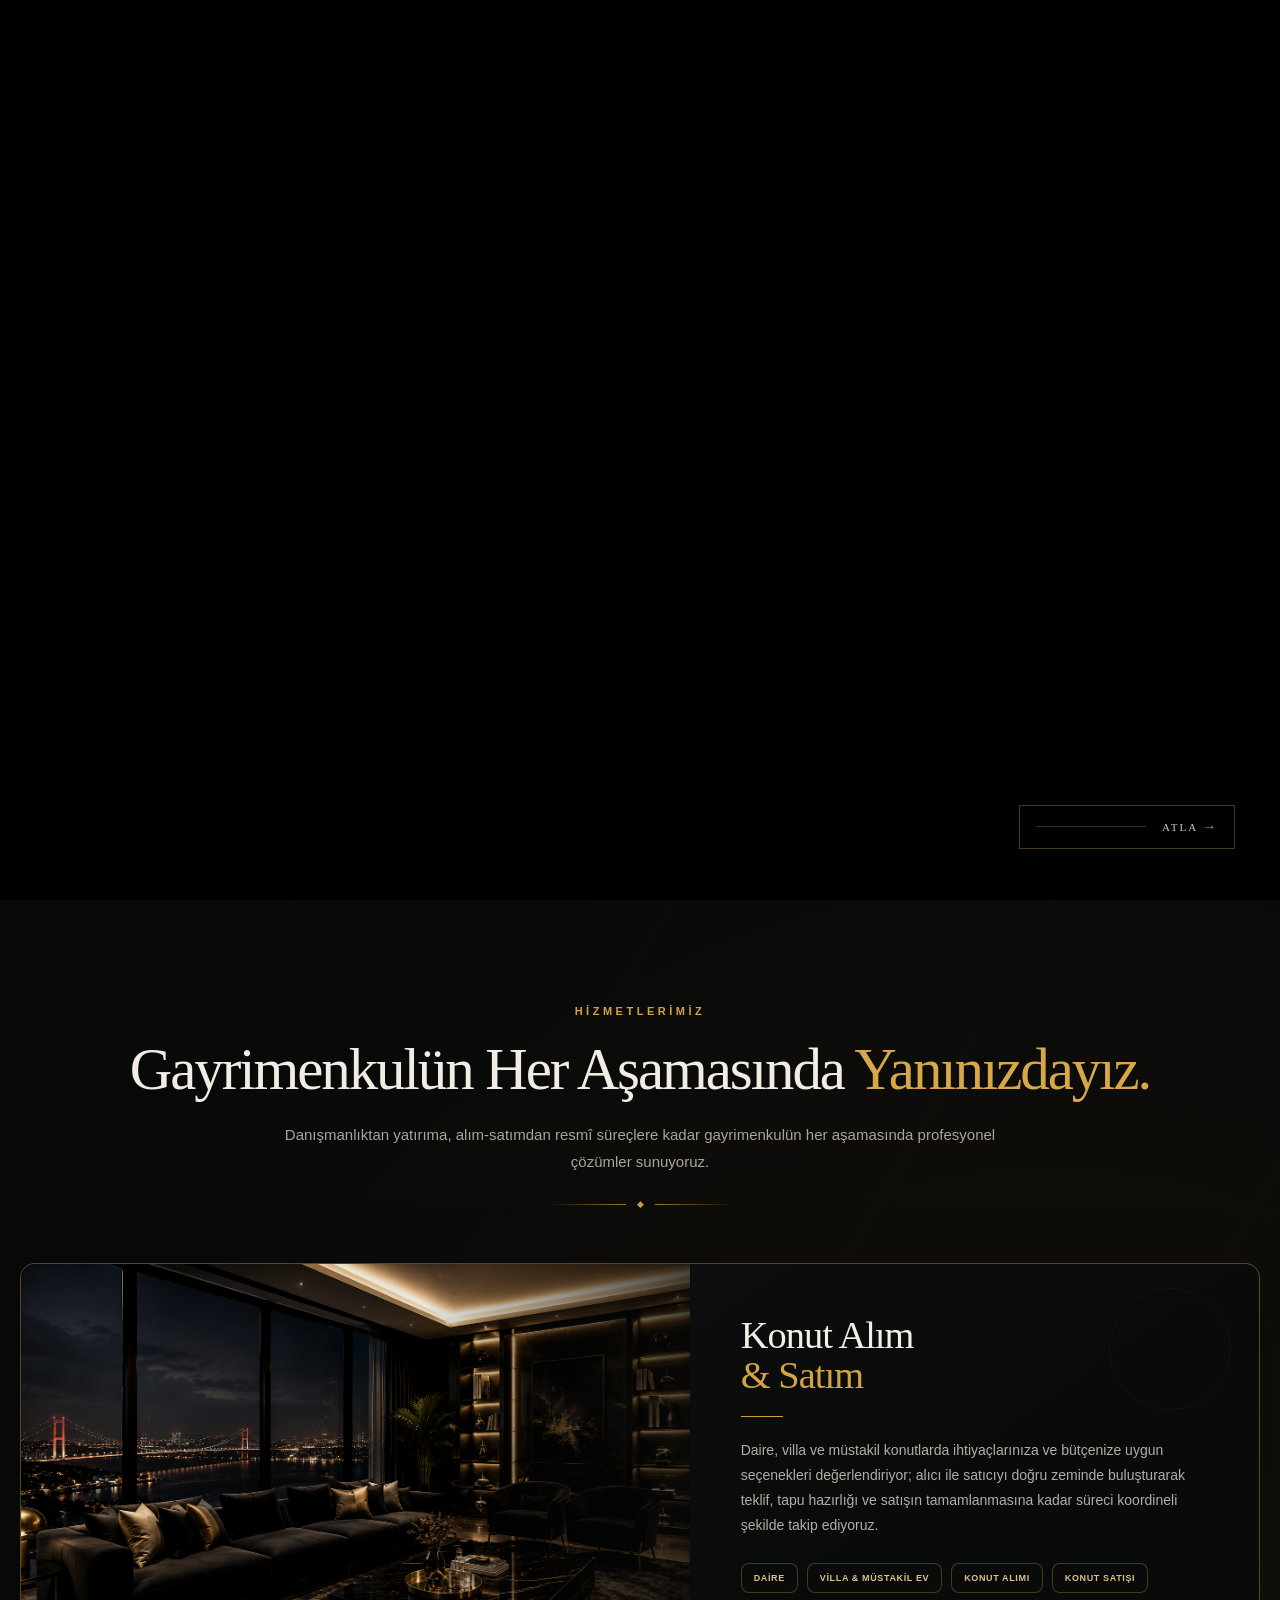
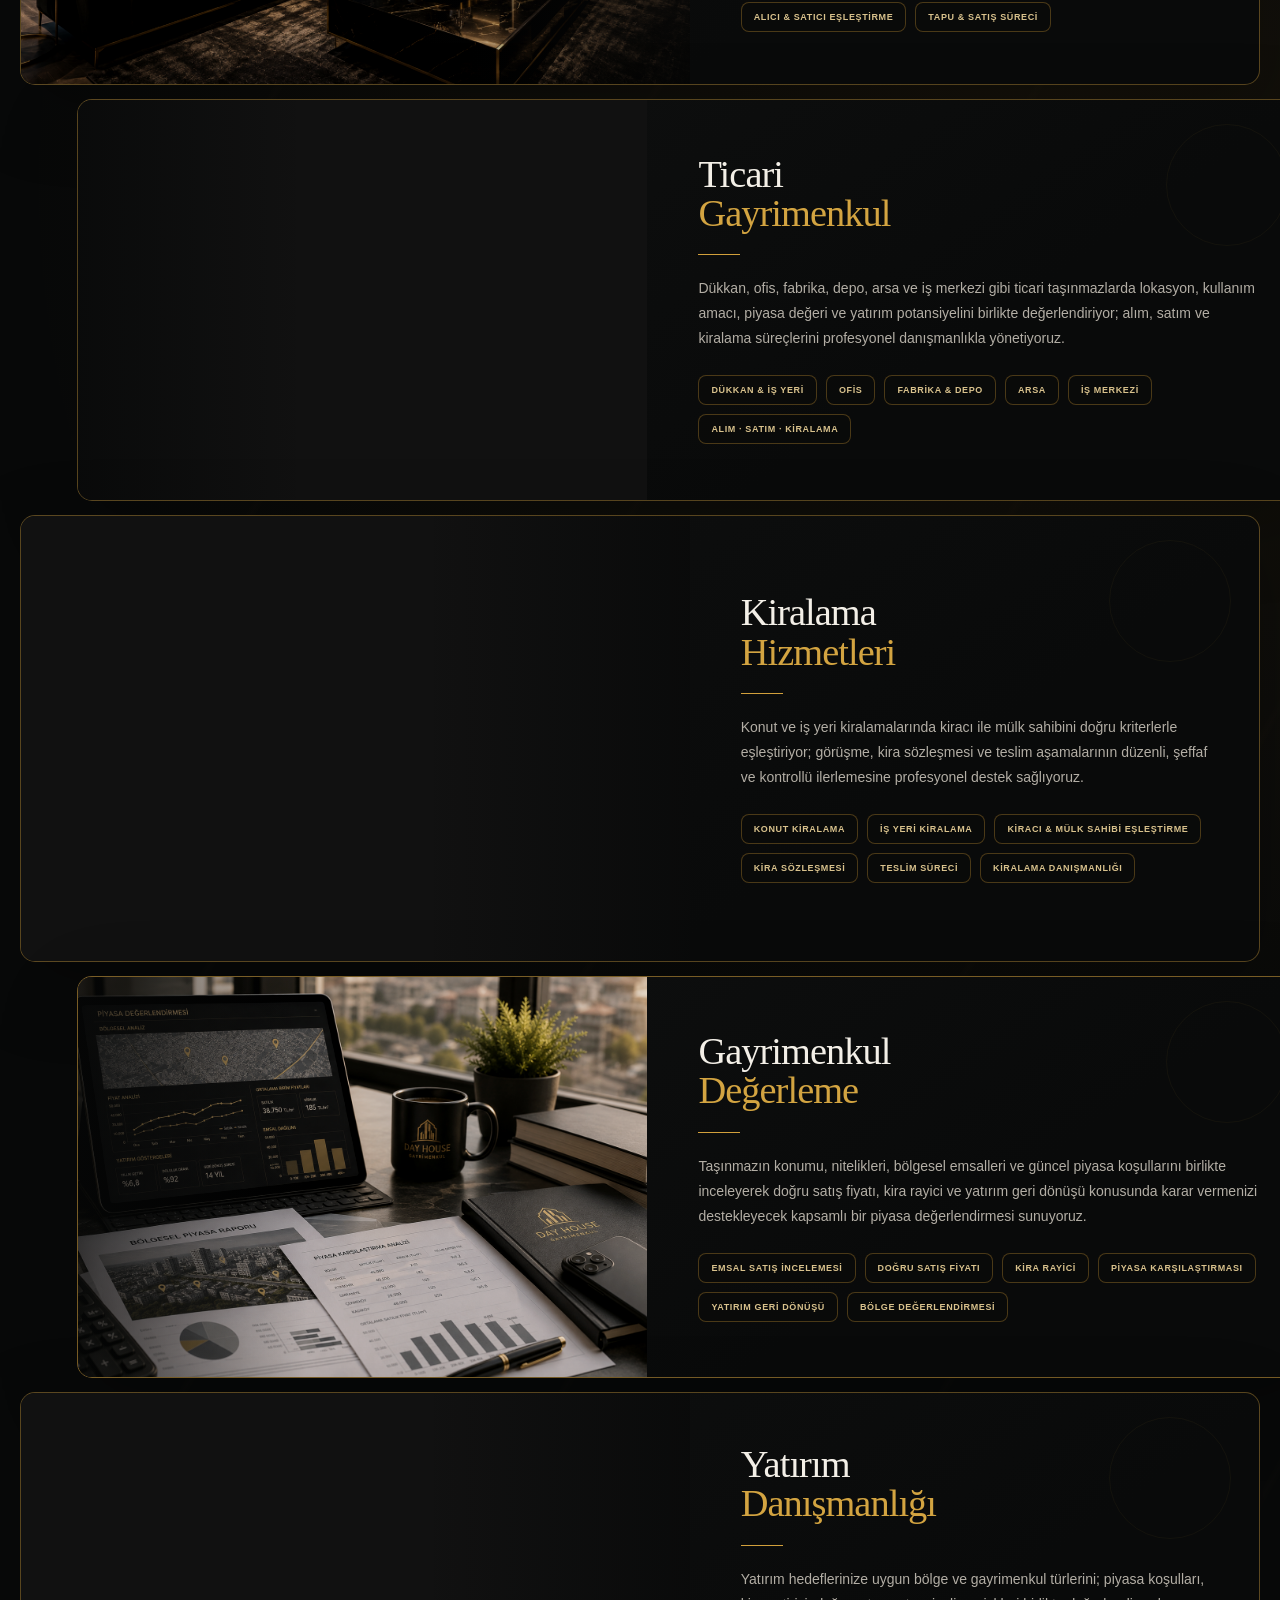
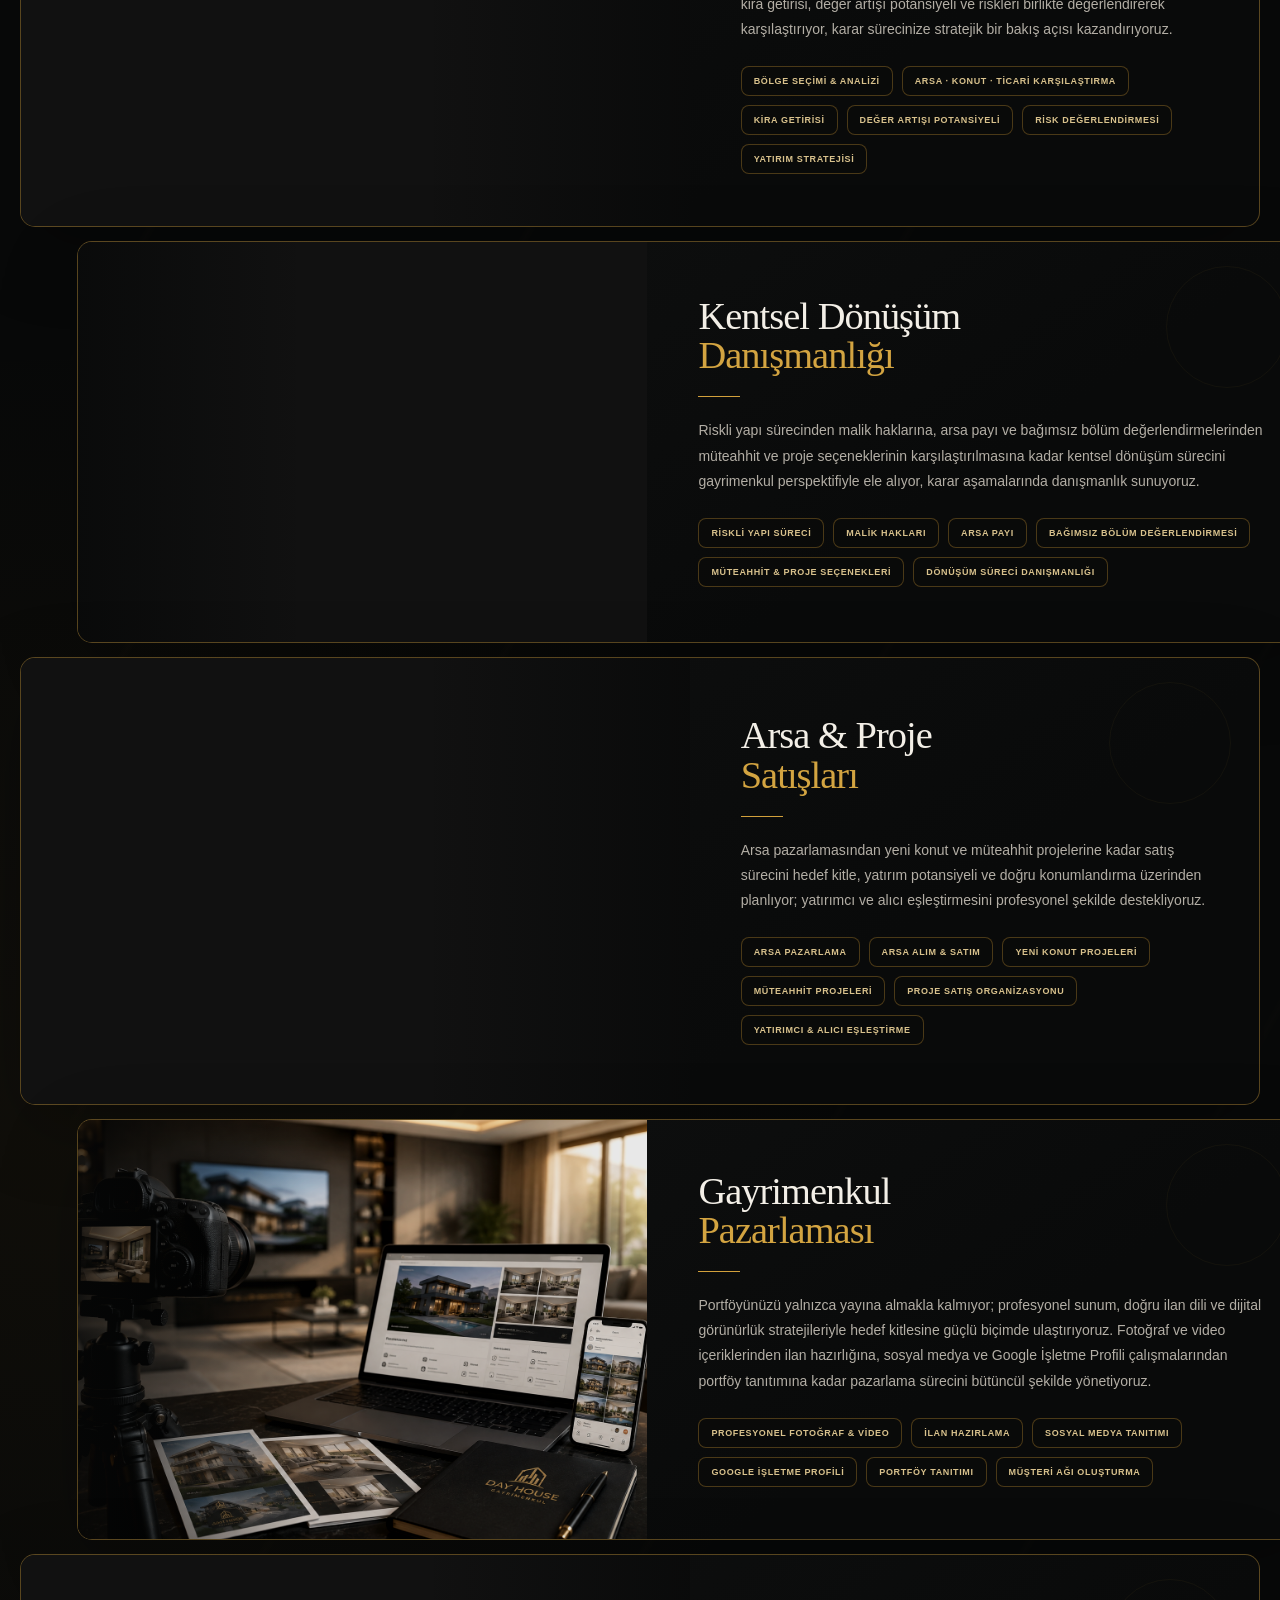
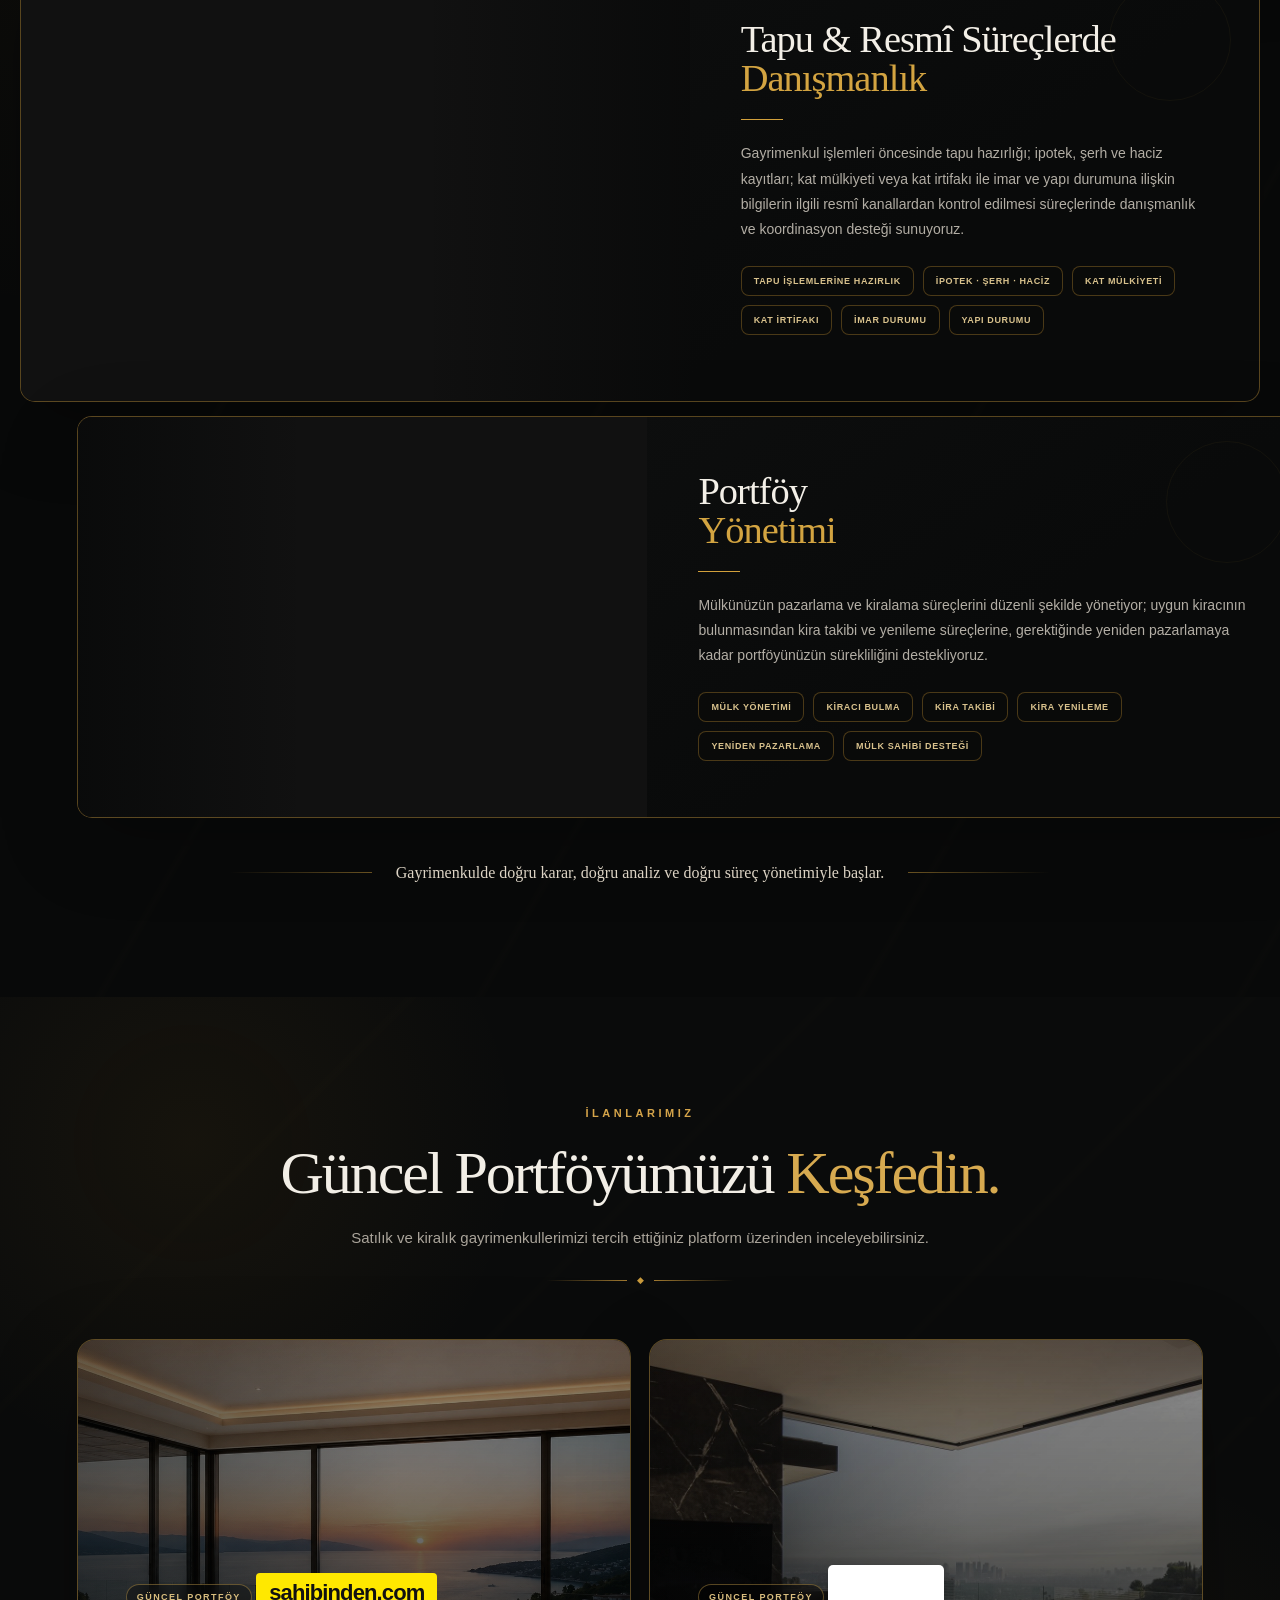
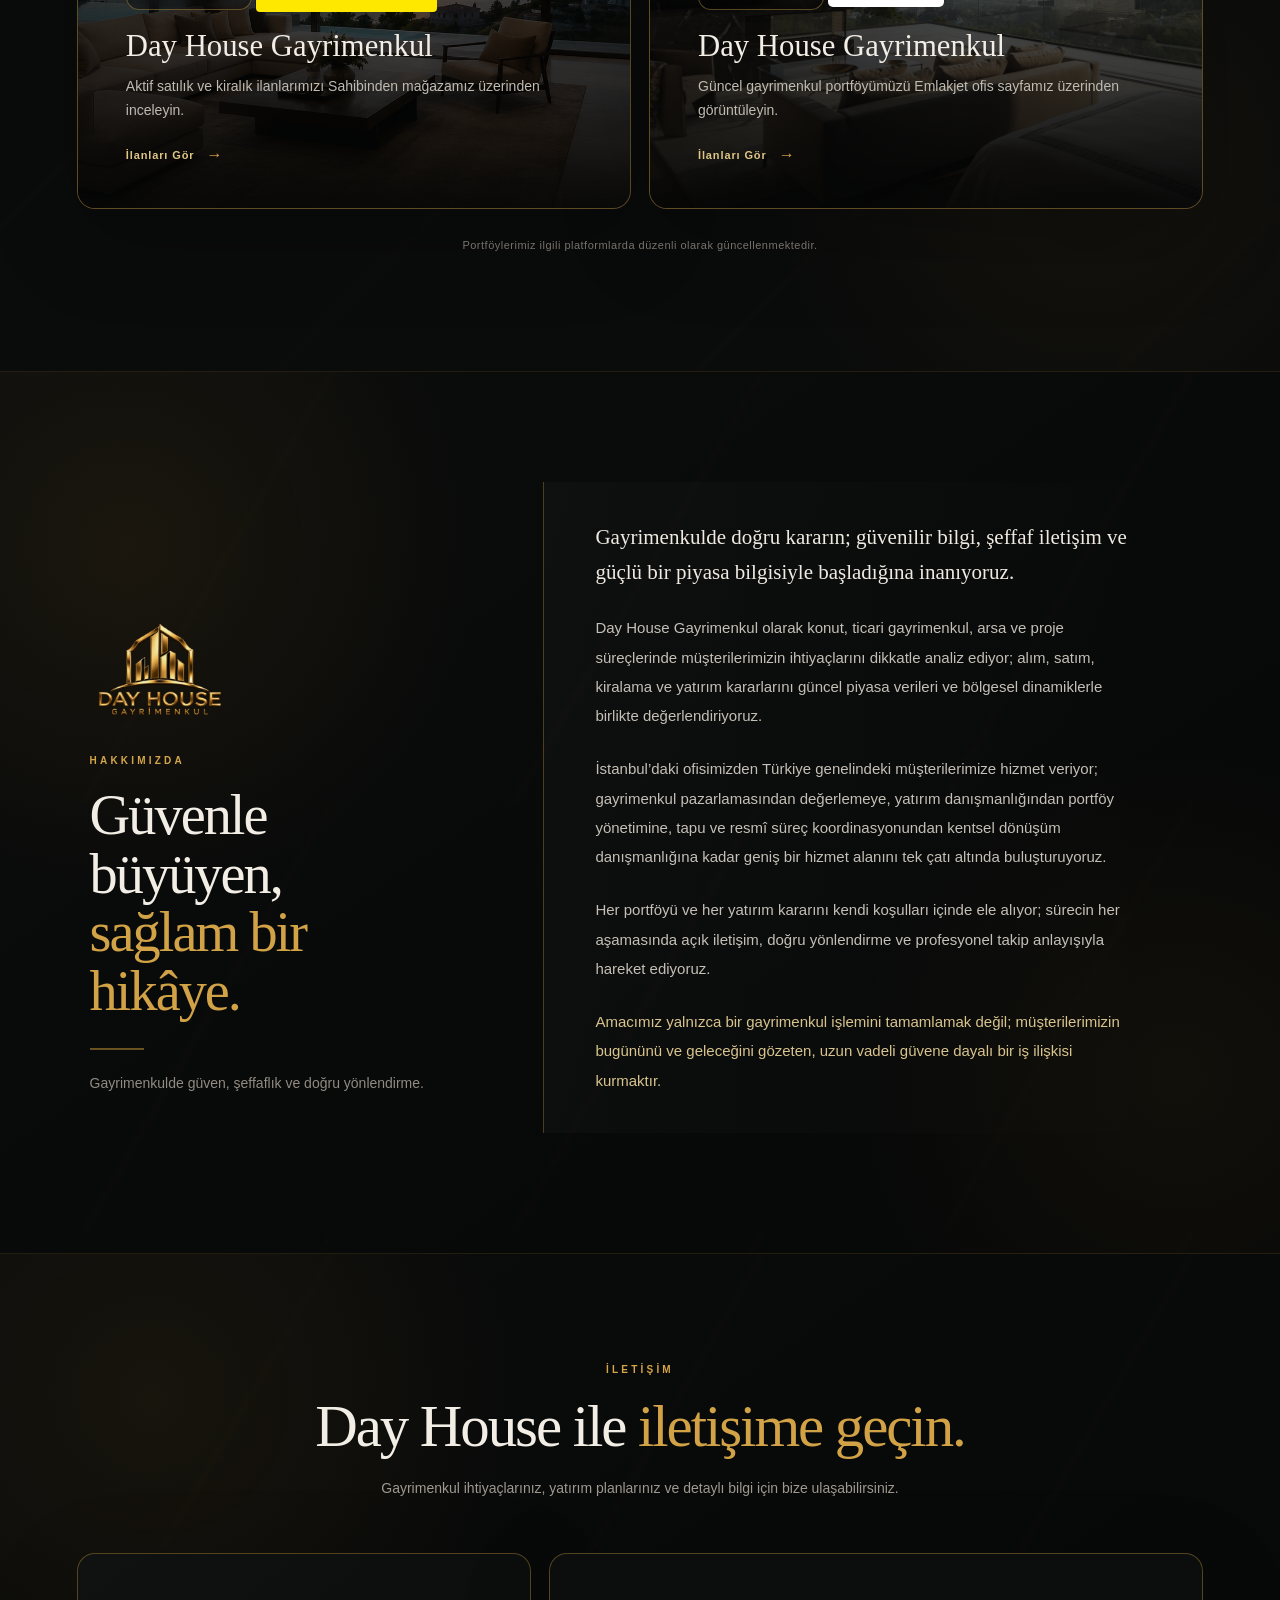
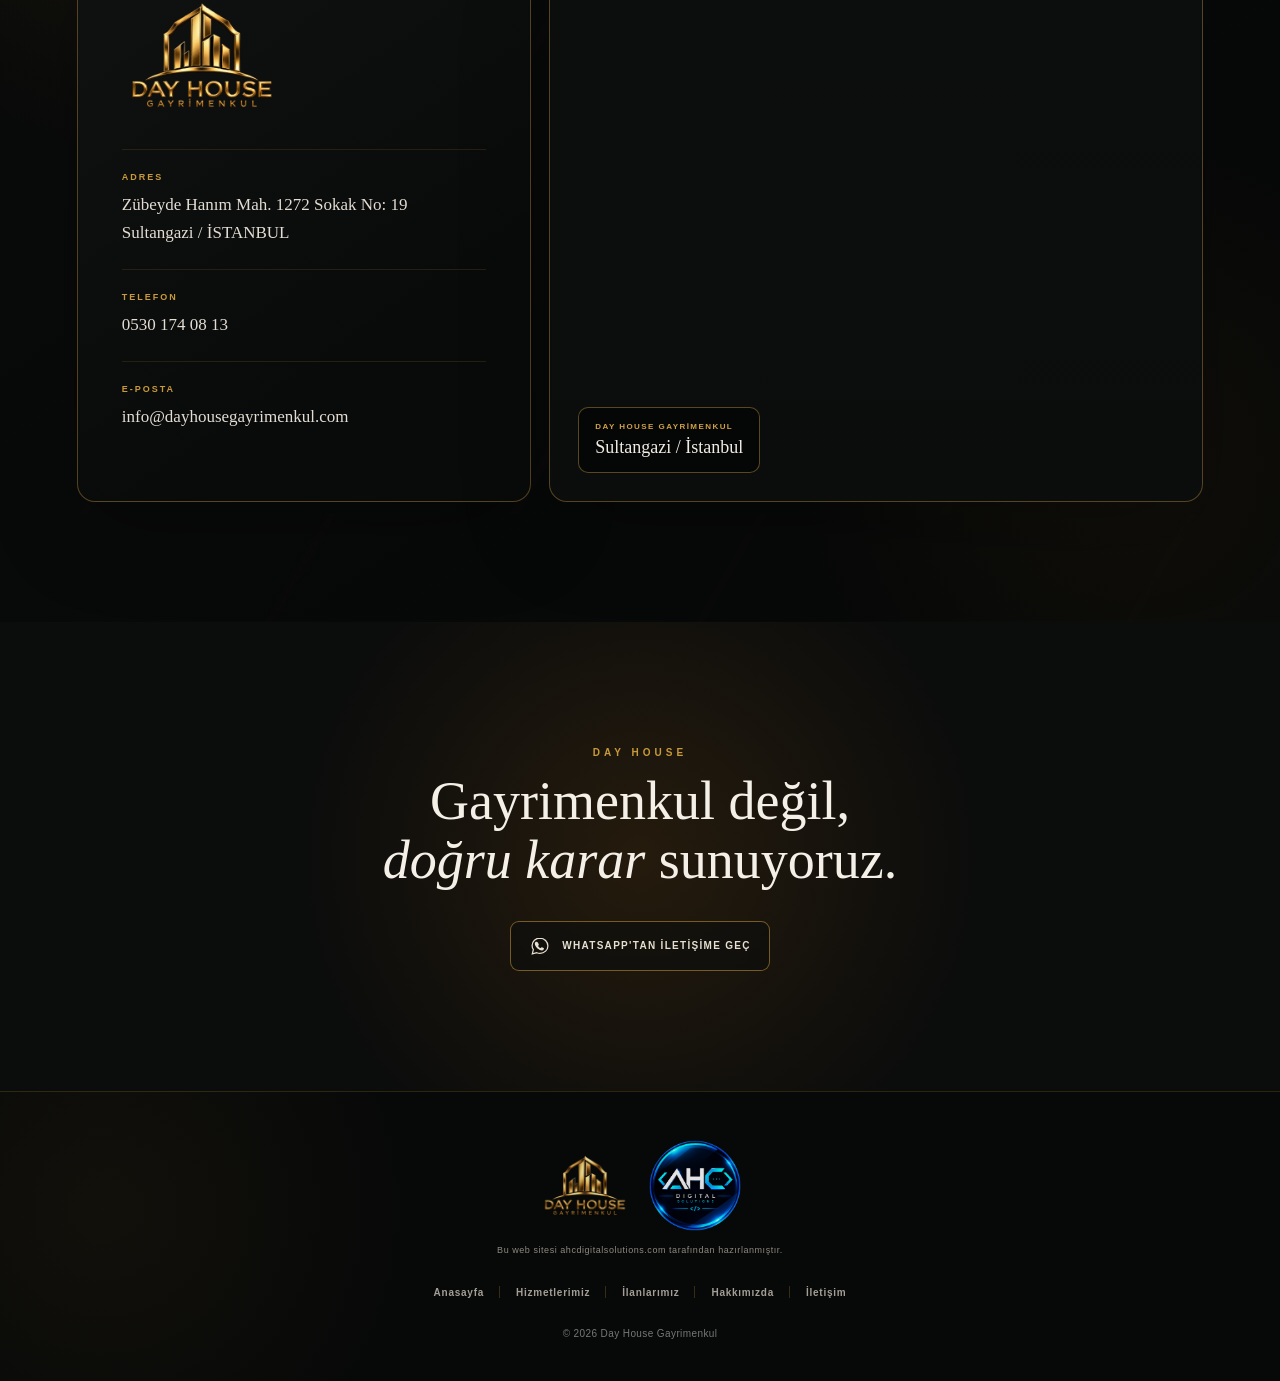
==== commit c305fc9e: "Fix mobile layout and service card alignment" ====
--- a/index.html
+++ b/index.html
@@ -548,6 +548,9 @@
   </div>
 
 <div class="service-showcase-card image-left">
+    <div class="service-visual">
+      <img loading="lazy" decoding="async" src="assets/kiralama-hizmetleri.jpeg" alt="Kiralama hizmetleri">
+    </div>
     <div class="service-content">
       <h3>Kiralama<br><em>Hizmetleri</em></h3>
       <div class="service-rule"></div>
@@ -561,12 +564,12 @@
         <span>KİRALAMA DANIŞMANLIĞI</span>
       </div>
     </div>
-    <div class="service-visual">
-      <img loading="lazy" decoding="async" src="assets/kiralama-hizmetleri.jpeg" alt="Kiralama hizmetleri">
-    </div>
   </div>
 
 <div class="service-showcase-card image-right construction-card">
+    <div class="service-visual">
+      <img loading="lazy" decoding="async" src="assets/service-insaat.jpg" alt="Gayrimenkul değerleme">
+    </div>
     <div class="service-content">
       <h3>Gayrimenkul<br><em>Değerleme</em></h3>
       <div class="service-rule"></div>
@@ -580,12 +583,12 @@
         <span>BÖLGE DEĞERLENDİRMESİ</span>
       </div>
     </div>
-    <div class="service-visual">
-      <img loading="lazy" decoding="async" src="assets/service-insaat.jpg" alt="Gayrimenkul değerleme">
-    </div>
   </div>
 
 <div class="service-showcase-card image-left">
+    <div class="service-visual">
+      <img loading="lazy" decoding="async" src="assets/service-konut.jpeg" alt="Yatırım danışmanlığı">
+    </div>
     <div class="service-content">
       <h3>Yatırım<br><em>Danışmanlığı</em></h3>
       <div class="service-rule"></div>
@@ -599,12 +602,12 @@
         <span>YATIRIM STRATEJİSİ</span>
       </div>
     </div>
-    <div class="service-visual">
-      <img loading="lazy" decoding="async" src="assets/service-konut.jpeg" alt="Yatırım danışmanlığı">
-    </div>
   </div>
 
 <div class="service-showcase-card image-right">
+    <div class="service-visual">
+      <img loading="lazy" decoding="async" src="assets/kentsel-donusum-danismanligi.jpeg" alt="Kentsel dönüşüm danışmanlığı">
+    </div>
     <div class="service-content">
       <h3>Kentsel Dönüşüm<br><em>Danışmanlığı</em></h3>
       <div class="service-rule"></div>
@@ -618,9 +621,6 @@
         <span>DÖNÜŞÜM SÜRECİ DANIŞMANLIĞI</span>
       </div>
     </div>
-    <div class="service-visual">
-      <img loading="lazy" decoding="async" src="assets/kentsel-donusum-danismanligi.jpeg" alt="Kentsel dönüşüm danışmanlığı">
-    </div>
   </div>
 
 <div class="service-showcase-card image-left">
@@ -681,6 +681,9 @@
   </div>
 
 <div class="service-showcase-card image-right">
+    <div class="service-visual">
+      <img loading="lazy" decoding="async" src="assets/portfoy-yonetimi.jpeg" alt="Portföy yönetimi">
+    </div>
     <div class="service-content">
       <h3>Portföy<br><em>Yönetimi</em></h3>
       <div class="service-rule"></div>
@@ -693,9 +696,6 @@
         <span>YENİDEN PAZARLAMA</span>
         <span>MÜLK SAHİBİ DESTEĞİ</span>
       </div>
-    </div>
-    <div class="service-visual">
-      <img loading="lazy" decoding="async" src="assets/portfoy-yonetimi.jpeg" alt="Portföy yönetimi">
     </div>
   </div>
 
--- a/assets/style.css
+++ b/assets/style.css
@@ -1173,3 +1173,99 @@
     url("portal-emlakjet-clean-room.jpg") center/cover no-repeat!important;
   filter:saturate(.94) brightness(.72) contrast(1.04)!important;
 }
+
+
+/* ===== DAY HOUSE / MOBILE FINAL FIX — 23.08.2026 =====
+   Only mobile header/menu + hero selector visibility.
+   Desktop styles are intentionally untouched. */
+@media(max-width:900px){
+
+  /* Brand stays visually anchored to the left instead of centering in the grid cell. */
+  .nav .brand{
+    justify-self:start!important;
+    align-items:flex-start!important;
+  }
+
+  /* Clear compact dropdown menu instead of an unclear full-screen stacked overlay. */
+  .nav .links{
+    inset:76px 12px auto 12px!important;
+    width:auto!important;
+    max-height:calc(100svh - 92px)!important;
+    padding:10px 14px 14px!important;
+    border:1px solid rgba(201,154,57,.28)!important;
+    border-radius:0 0 14px 14px!important;
+    background:rgba(5,6,6,.985)!important;
+    box-shadow:0 18px 50px rgba(0,0,0,.55)!important;
+    overflow-y:auto!important;
+  }
+
+  .nav .links a{
+    display:block!important;
+    color:#f4f0e8!important;
+    font-family:Inter,"Segoe UI",Arial,sans-serif!important;
+    font-size:14px!important;
+    font-weight:600!important;
+    letter-spacing:.9px!important;
+    text-transform:uppercase!important;
+    padding:16px 8px!important;
+    border-bottom:1px solid rgba(201,154,57,.18)!important;
+  }
+
+  .nav .links a:last-child{
+    border-bottom:0!important;
+  }
+
+  .nav .links a.active{
+    color:#d8ad50!important;
+  }
+
+  .nav .links a.active:after,
+  .nav .links a:hover:after{
+    display:none!important;
+  }
+
+  /* All five hero categories remain visible at once on mobile. */
+  .hero-slider{
+    left:0!important;
+    right:0!important;
+    bottom:16px!important;
+    display:grid!important;
+    grid-template-columns:repeat(5,minmax(0,1fr))!important;
+    gap:5px!important;
+    overflow:visible!important;
+    padding:0 12px 5px!important;
+    scroll-snap-type:none!important;
+  }
+
+  .slide-dot{
+    min-width:0!important;
+    width:100%!important;
+    flex:none!important;
+  }
+
+  .slide-dot span{
+    margin:6px 0 5px!important;
+  }
+
+  .slide-dot small{
+    display:block!important;
+    width:100%!important;
+    font-size:6.4px!important;
+    line-height:1.15!important;
+    letter-spacing:.45px!important;
+    white-space:nowrap!important;
+    overflow:visible!important;
+  }
+}
+
+@media(max-width:390px){
+  .hero-slider{
+    gap:4px!important;
+    padding-left:9px!important;
+    padding-right:9px!important;
+  }
+  .slide-dot small{
+    font-size:5.9px!important;
+    letter-spacing:.25px!important;
+  }
+}
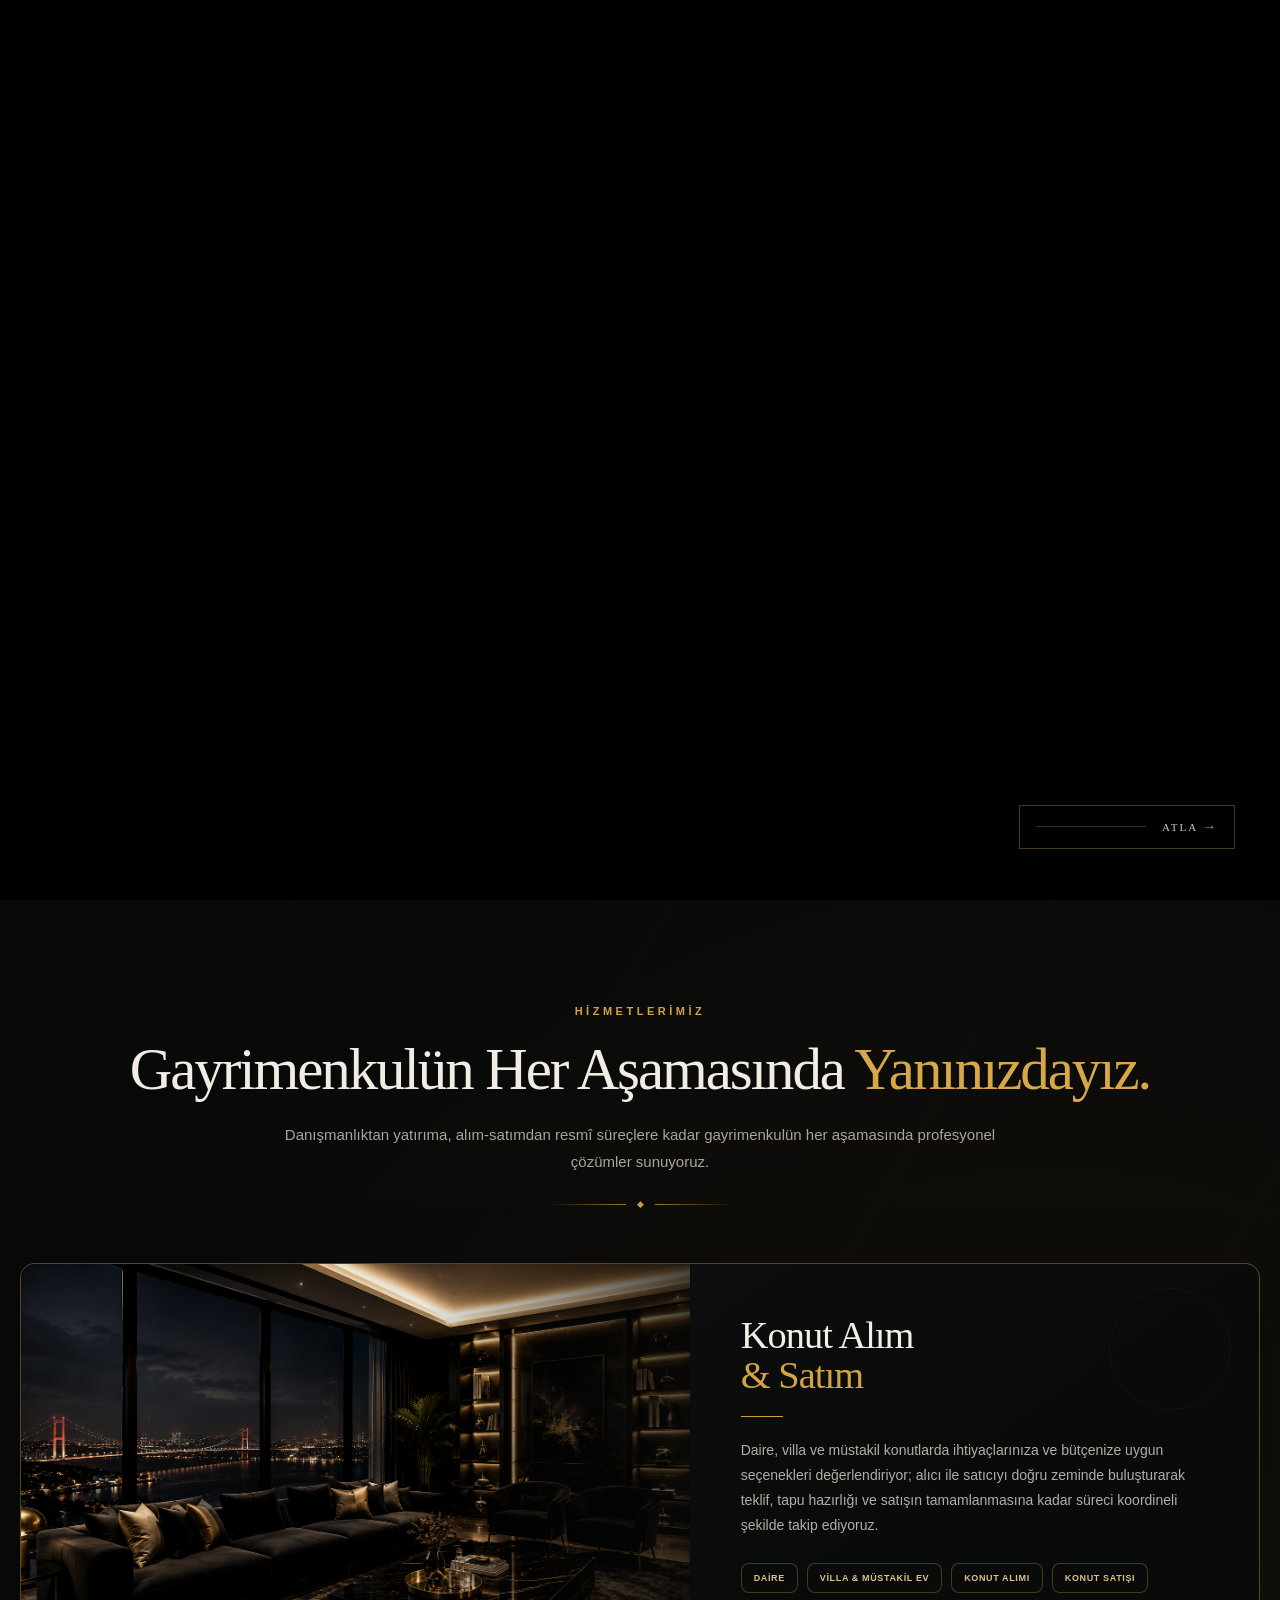
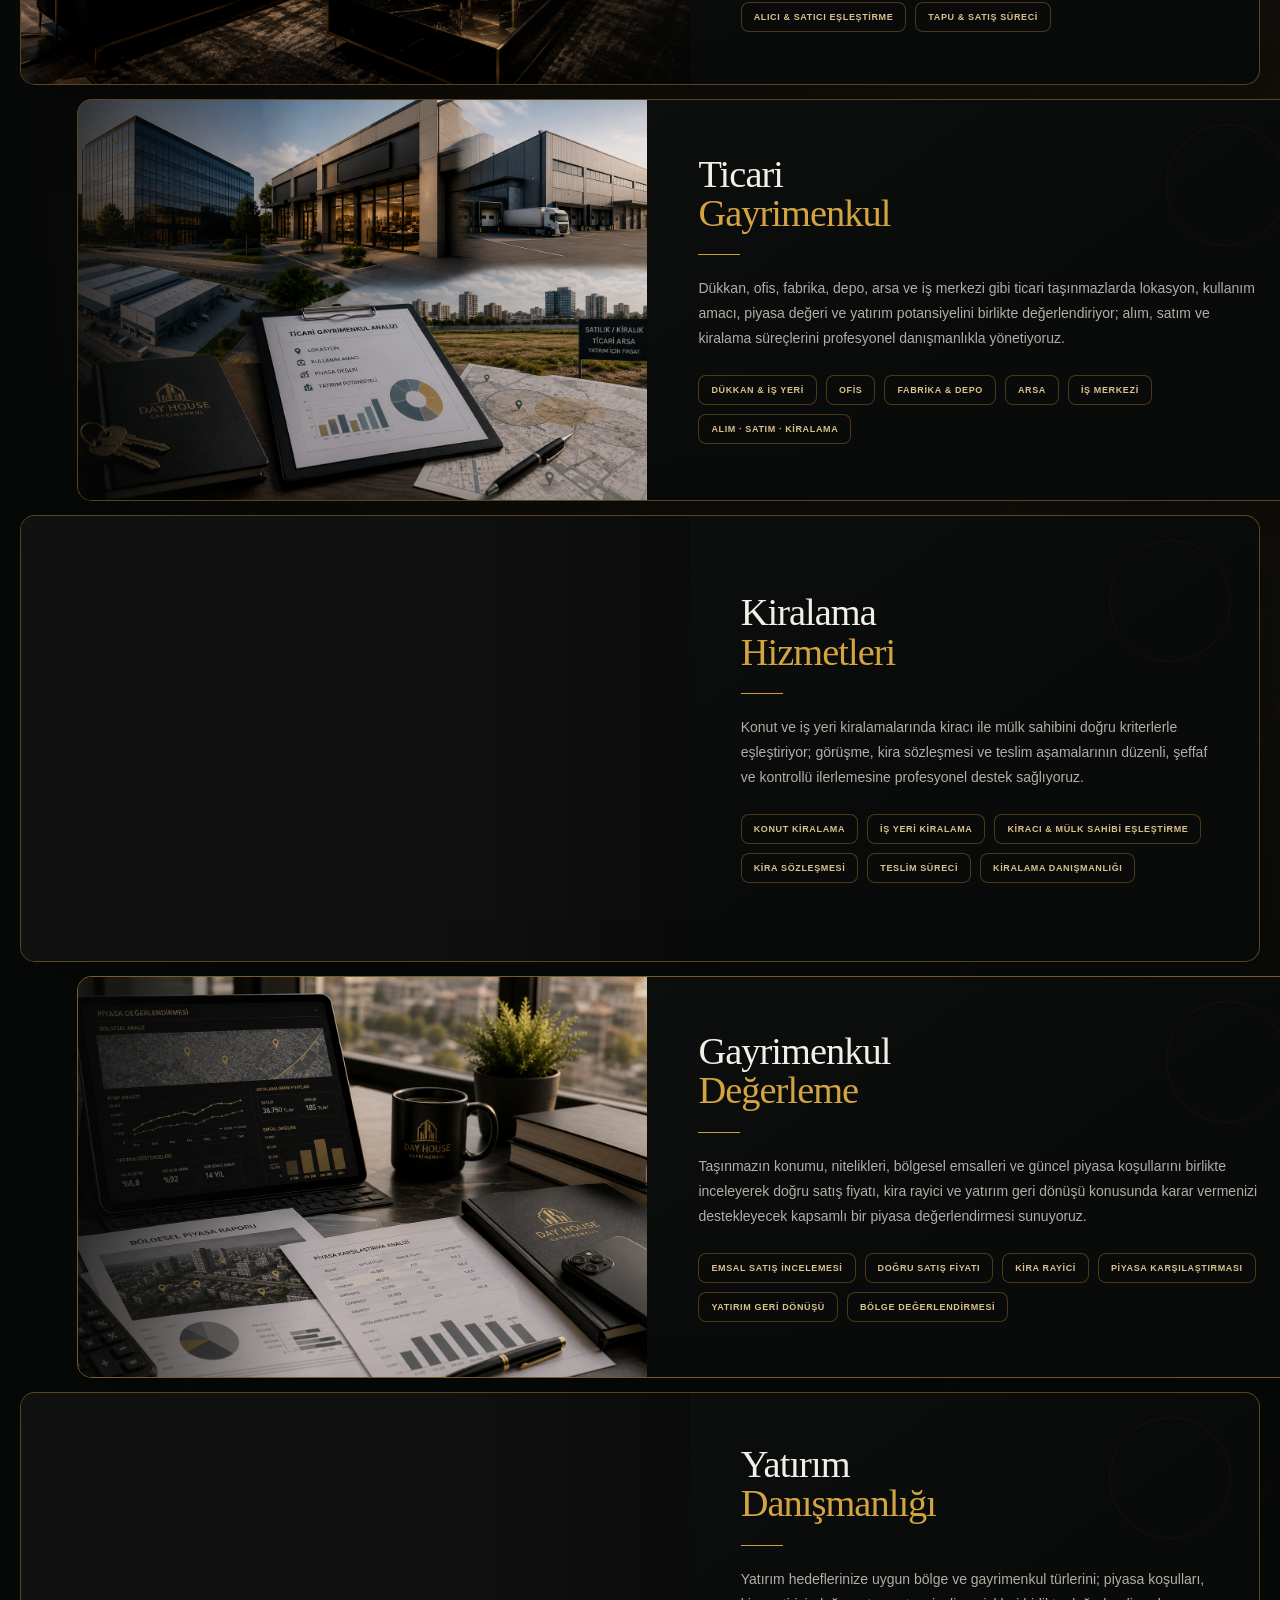
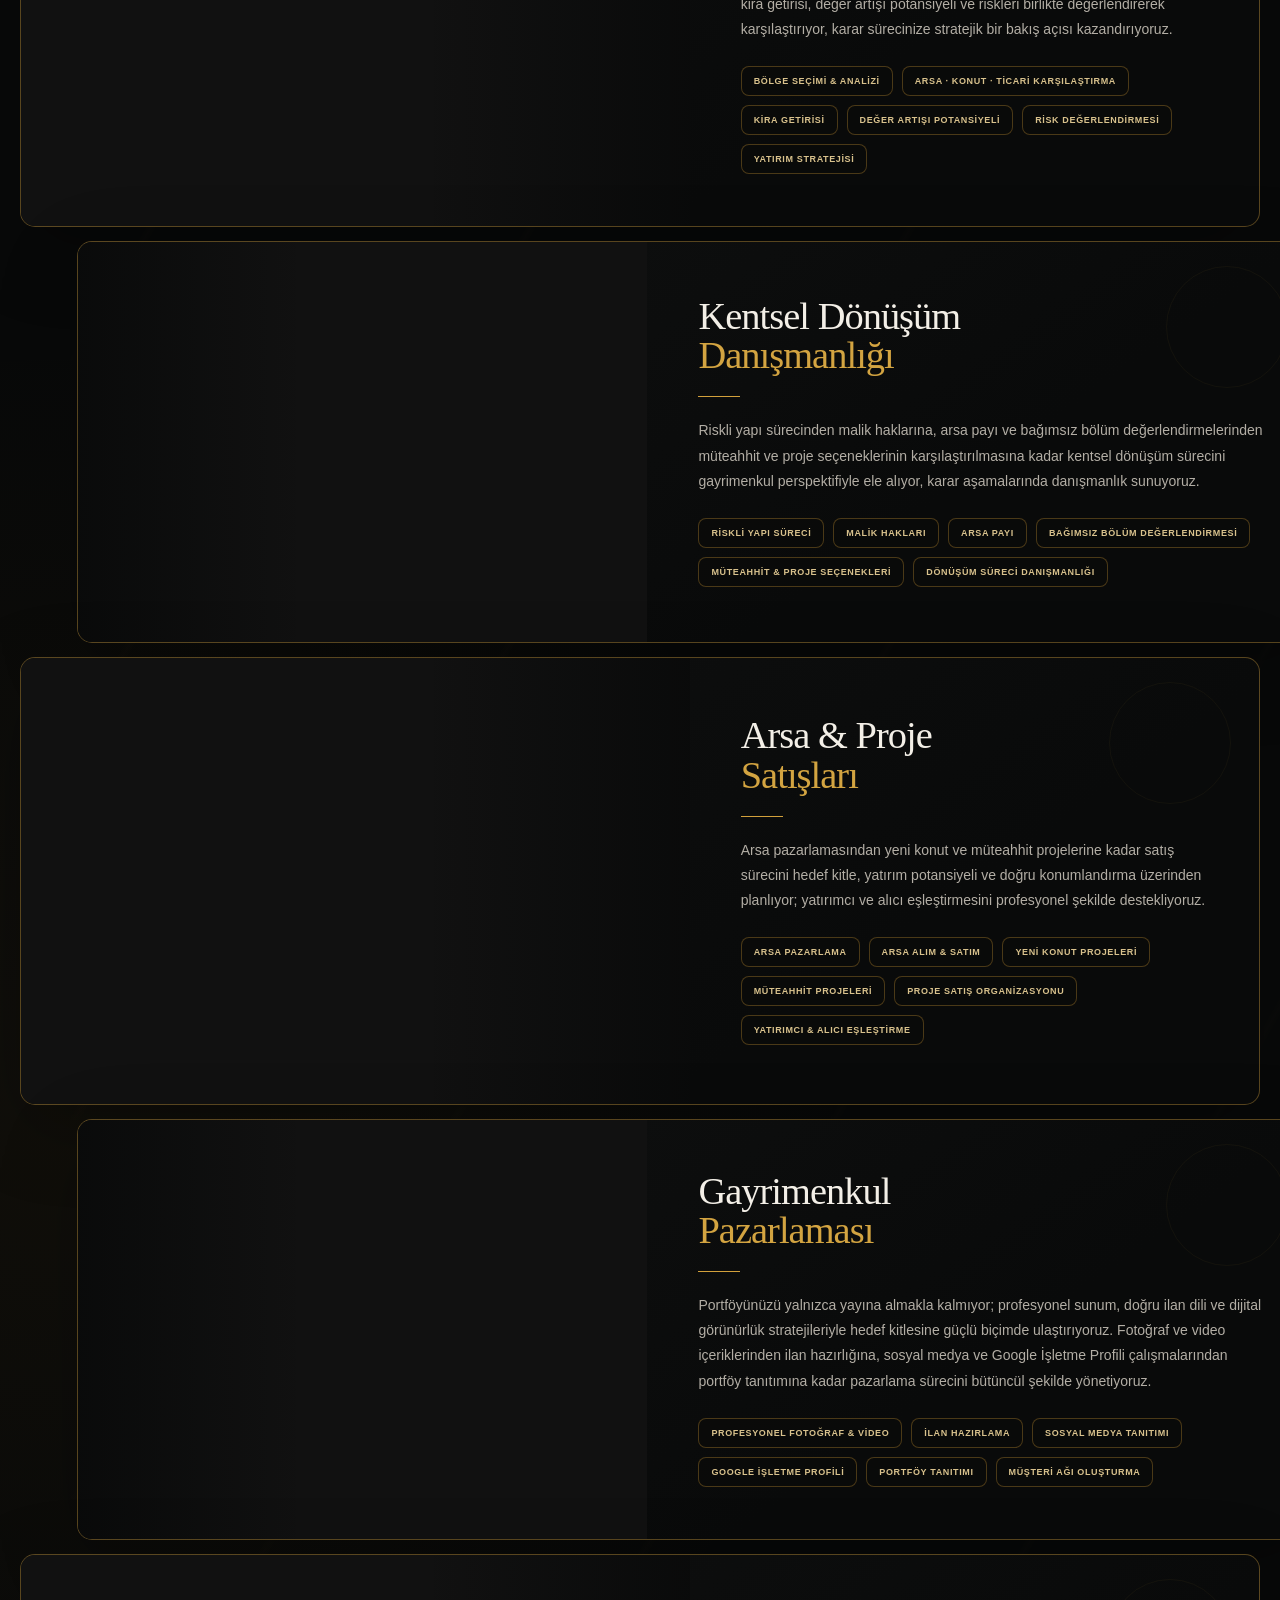
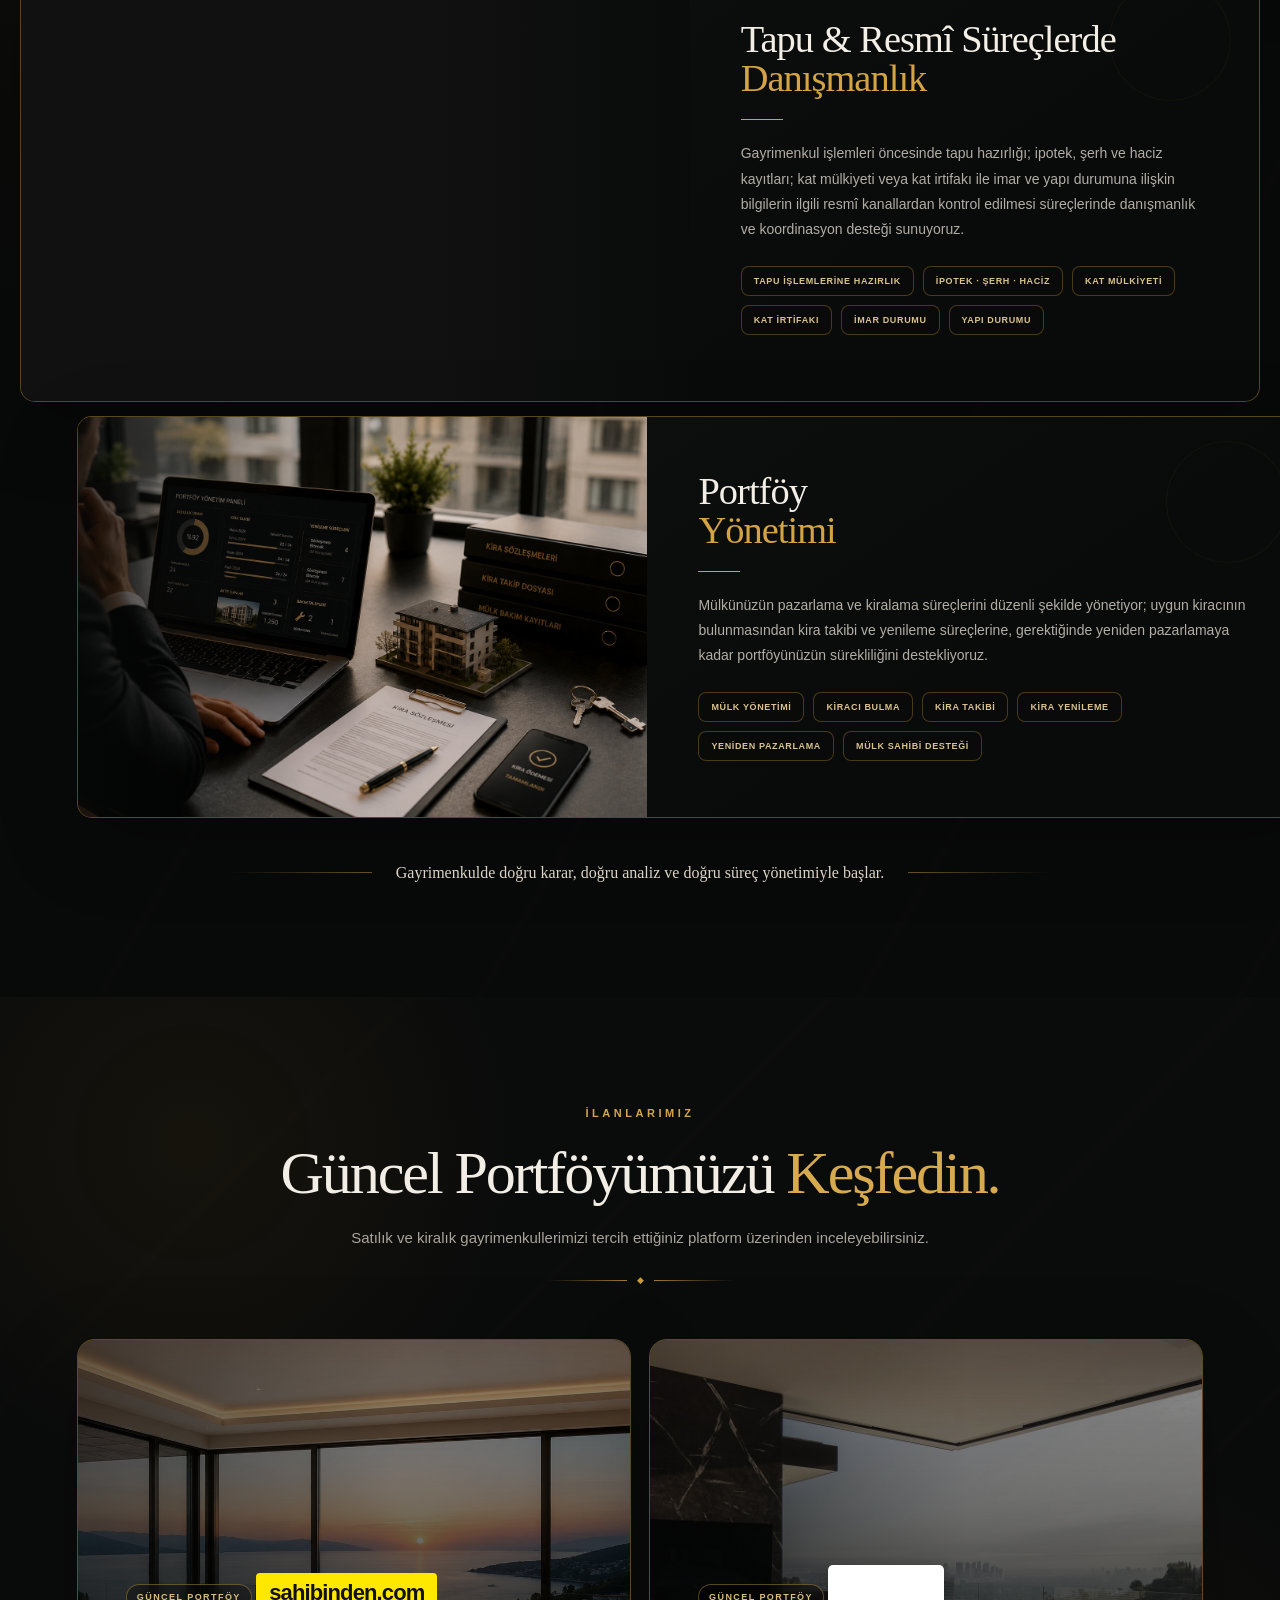
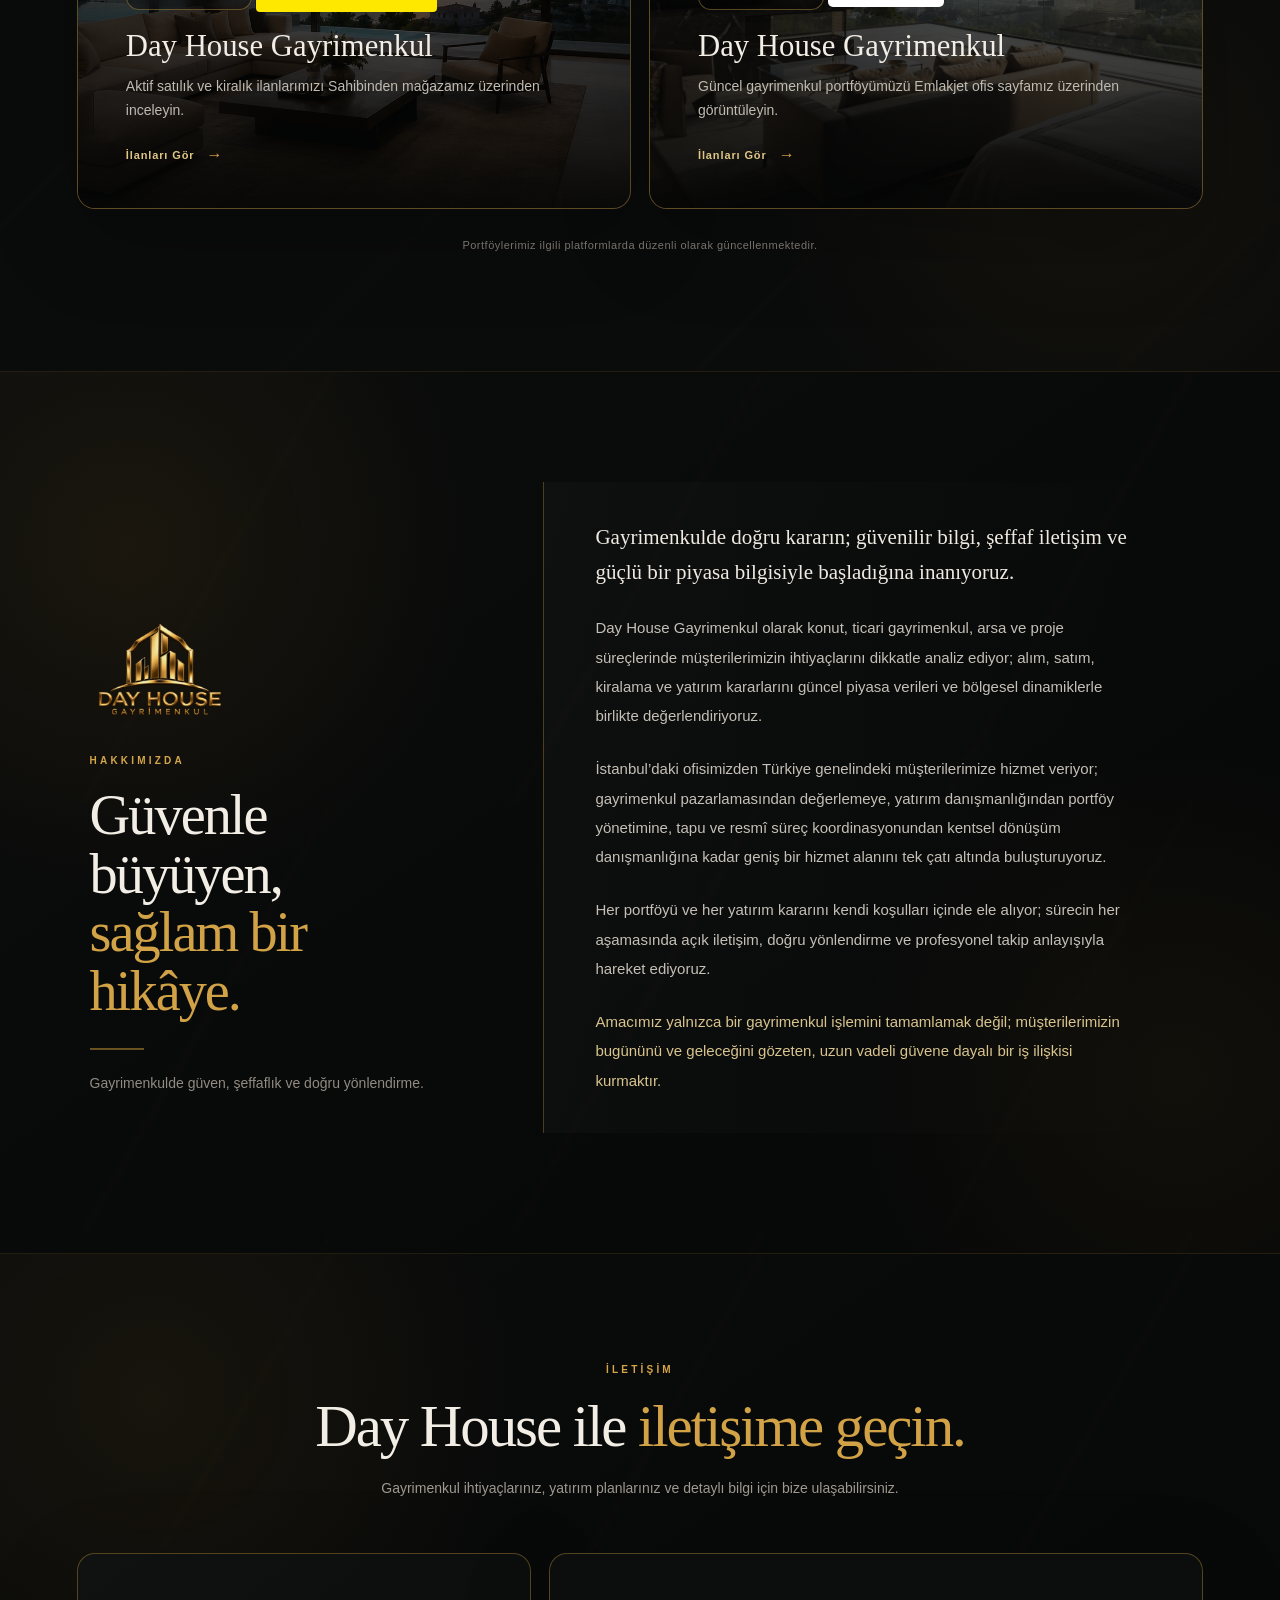
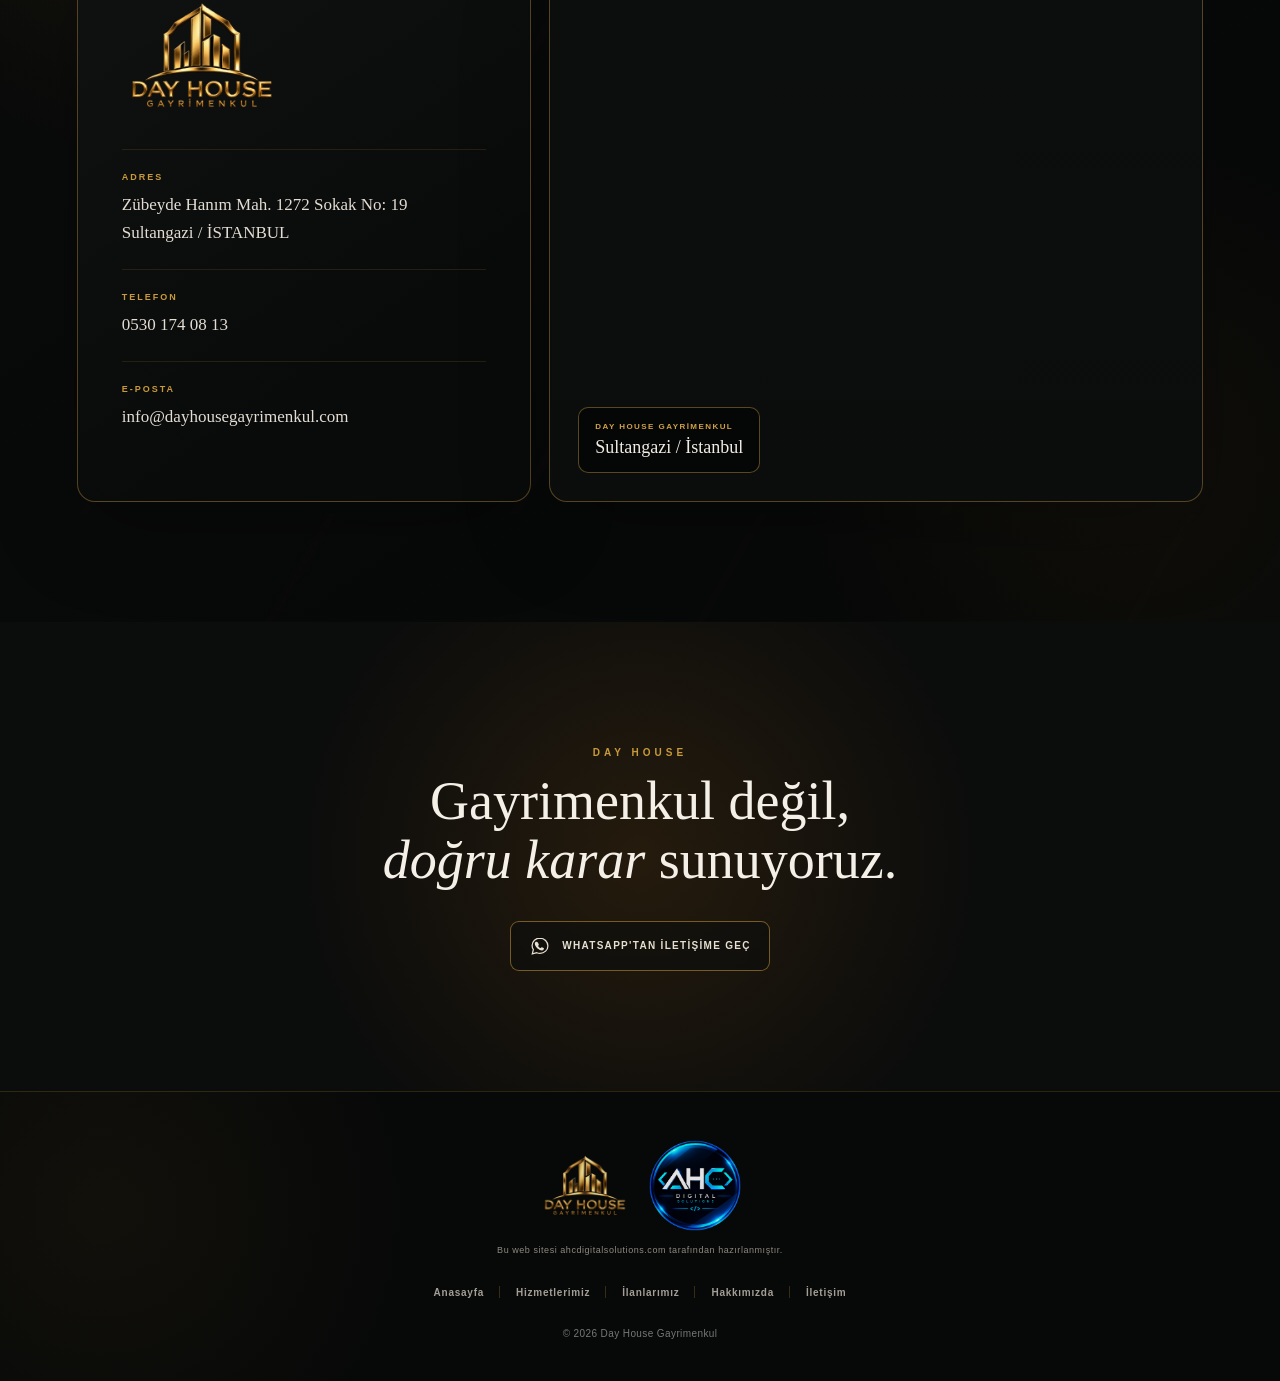
==== commit 0f30ba42: "Update Open Graph metadata" ====
--- a/index.html
+++ b/index.html
@@ -16,8 +16,8 @@
 <meta property="og:locale" content="tr_TR">
 <meta property="og:url" content="https://dayhousegayrimenkul.com/">
 <meta property="og:site_name" content="Day House Gayrimenkul">
-<meta property="og:title" content="Day House Gayrimenkul | İstanbul">
-<meta property="og:description" content="İstanbul merkezli Day House Gayrimenkul ile Türkiye genelinde alım-satım, kiralama, yatırım danışmanlığı, değerleme, ticari gayrimenkul, arsa ve proje, portföy ve resmî süreç danışmanlığı.">
+<meta property="og:title" content="Day House Gayrimenkul | Sultangazi Emlak & Gayrimenkul">
+<meta property="og:description" content="Sultangazi merkezli Day House Gayrimenkul; İstanbul ve Türkiye genelinde satılık-kiralık konut, ticari gayrimenkul, arsa, proje ve yatırım danışmanlığı hizmetleri sunar.">
 <meta property="og:image" content="https://dayhousegayrimenkul.com/assets/og-dayhouse.jpg">
 <meta property="og:image:secure_url" content="https://dayhousegayrimenkul.com/assets/og-dayhouse.jpg">
 <meta property="og:image:type" content="image/jpeg">
--- a/assets/style.css
+++ b/assets/style.css
@@ -1175,97 +1175,154 @@
 }
 
 
-/* ===== DAY HOUSE / MOBILE FINAL FIX — 23.08.2026 =====
-   Only mobile header/menu + hero selector visibility.
-   Desktop styles are intentionally untouched. */
+
+
+/* ===== DAY HOUSE / MOBILE HEADER + HERO NAV FINAL FIX =====
+   Scope: mobile header/navigation and 5 hero selectors only. */
 @media(max-width:900px){
 
-  /* Brand stays visually anchored to the left instead of centering in the grid cell. */
+  /* Header: logo left, direct nav visible, hamburger removed */
+  .nav{
+    display:grid!important;
+    grid-template-columns:auto 1fr!important;
+    align-items:center!important;
+    gap:10px!important;
+    padding:10px 12px!important;
+  }
+
   .nav .brand{
     justify-self:start!important;
-    align-items:flex-start!important;
-  }
-
-  /* Clear compact dropdown menu instead of an unclear full-screen stacked overlay. */
+    align-self:center!important;
+    margin:0!important;
+  }
+
+  .nav .brand img{
+    display:block!important;
+    max-width:112px!important;
+    height:auto!important;
+    margin:0!important;
+  }
+
+  .mobile-menu-toggle{
+    display:none!important;
+  }
+
   .nav .links{
-    inset:76px 12px auto 12px!important;
+    position:static!important;
+    inset:auto!important;
     width:auto!important;
-    max-height:calc(100svh - 92px)!important;
-    padding:10px 14px 14px!important;
-    border:1px solid rgba(201,154,57,.28)!important;
-    border-radius:0 0 14px 14px!important;
-    background:rgba(5,6,6,.985)!important;
-    box-shadow:0 18px 50px rgba(0,0,0,.55)!important;
-    overflow-y:auto!important;
+    max-height:none!important;
+    overflow:visible!important;
+    display:flex!important;
+    flex-direction:row!important;
+    align-items:center!important;
+    justify-content:center!important;
+    gap:8px!important;
+    padding:0!important;
+    margin:0!important;
+    border:0!important;
+    border-radius:0!important;
+    background:transparent!important;
+    box-shadow:none!important;
+    opacity:1!important;
+    visibility:visible!important;
+    pointer-events:auto!important;
+    transform:none!important;
   }
 
   .nav .links a{
-    display:block!important;
-    color:#f4f0e8!important;
-    font-family:Inter,"Segoe UI",Arial,sans-serif!important;
-    font-size:14px!important;
+    display:inline-flex!important;
+    align-items:center!important;
+    justify-content:center!important;
+    padding:4px 0!important;
+    margin:0!important;
+    border:0!important;
+    color:#f3eee4!important;
+    font-size:8px!important;
+    line-height:1!important;
     font-weight:600!important;
-    letter-spacing:.9px!important;
-    text-transform:uppercase!important;
-    padding:16px 8px!important;
-    border-bottom:1px solid rgba(201,154,57,.18)!important;
-  }
-
-  .nav .links a:last-child{
-    border-bottom:0!important;
+    letter-spacing:.15px!important;
+    text-transform:none!important;
+    white-space:nowrap!important;
   }
 
   .nav .links a.active{
     color:#d8ad50!important;
   }
 
-  .nav .links a.active:after,
-  .nav .links a:hover:after{
+  .nav .links a:after{
     display:none!important;
   }
 
-  /* All five hero categories remain visible at once on mobile. */
+  /* Hero selectors: all five visible at once */
   .hero-slider{
     left:0!important;
     right:0!important;
-    bottom:16px!important;
+    width:100%!important;
+    bottom:12px!important;
     display:grid!important;
     grid-template-columns:repeat(5,minmax(0,1fr))!important;
-    gap:5px!important;
+    gap:3px!important;
+    padding:0 6px 4px!important;
+    margin:0!important;
     overflow:visible!important;
-    padding:0 12px 5px!important;
-    scroll-snap-type:none!important;
+    transform:none!important;
   }
 
   .slide-dot{
+    width:100%!important;
     min-width:0!important;
+    max-width:none!important;
+    margin:0!important;
+    padding:0 1px!important;
+    flex:none!important;
+  }
+
+  .slide-dot span{
     width:100%!important;
-    flex:none!important;
-  }
-
-  .slide-dot span{
-    margin:6px 0 5px!important;
+    margin:5px 0 4px!important;
   }
 
   .slide-dot small{
     display:block!important;
     width:100%!important;
-    font-size:6.4px!important;
-    line-height:1.15!important;
-    letter-spacing:.45px!important;
+    margin:0!important;
+    font-size:6px!important;
+    line-height:1.05!important;
+    letter-spacing:.1px!important;
+    text-align:center!important;
     white-space:nowrap!important;
     overflow:visible!important;
   }
 }
 
-@media(max-width:390px){
+@media(max-width:430px){
+  .nav{
+    gap:7px!important;
+    padding-left:8px!important;
+    padding-right:8px!important;
+  }
+
+  .nav .brand img{
+    max-width:96px!important;
+  }
+
+  .nav .links{
+    gap:5px!important;
+  }
+
+  .nav .links a{
+    font-size:7.2px!important;
+    letter-spacing:0!important;
+  }
+
   .hero-slider{
-    gap:4px!important;
-    padding-left:9px!important;
-    padding-right:9px!important;
-  }
+    gap:2px!important;
+    padding-left:4px!important;
+    padding-right:4px!important;
+  }
+
   .slide-dot small{
-    font-size:5.9px!important;
-    letter-spacing:.25px!important;
-  }
-}
+    font-size:5.6px!important;
+  }
+}
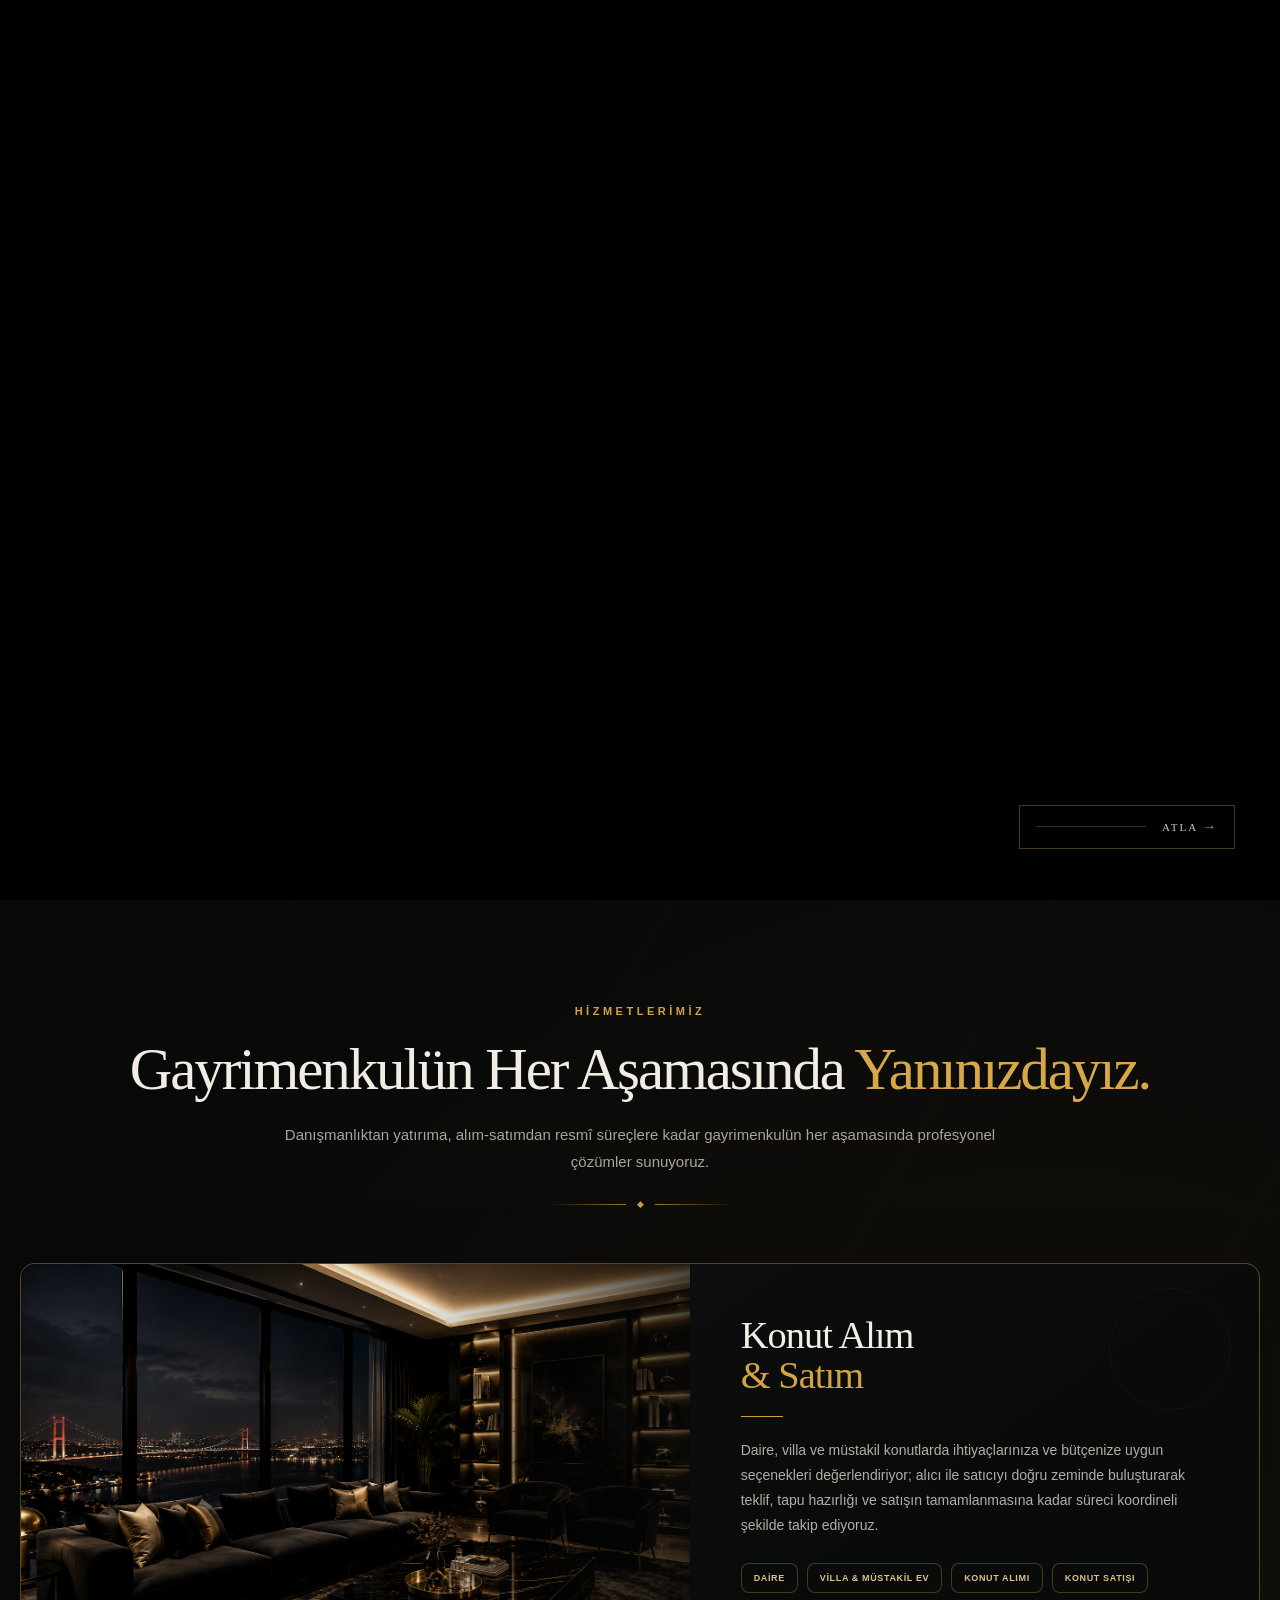
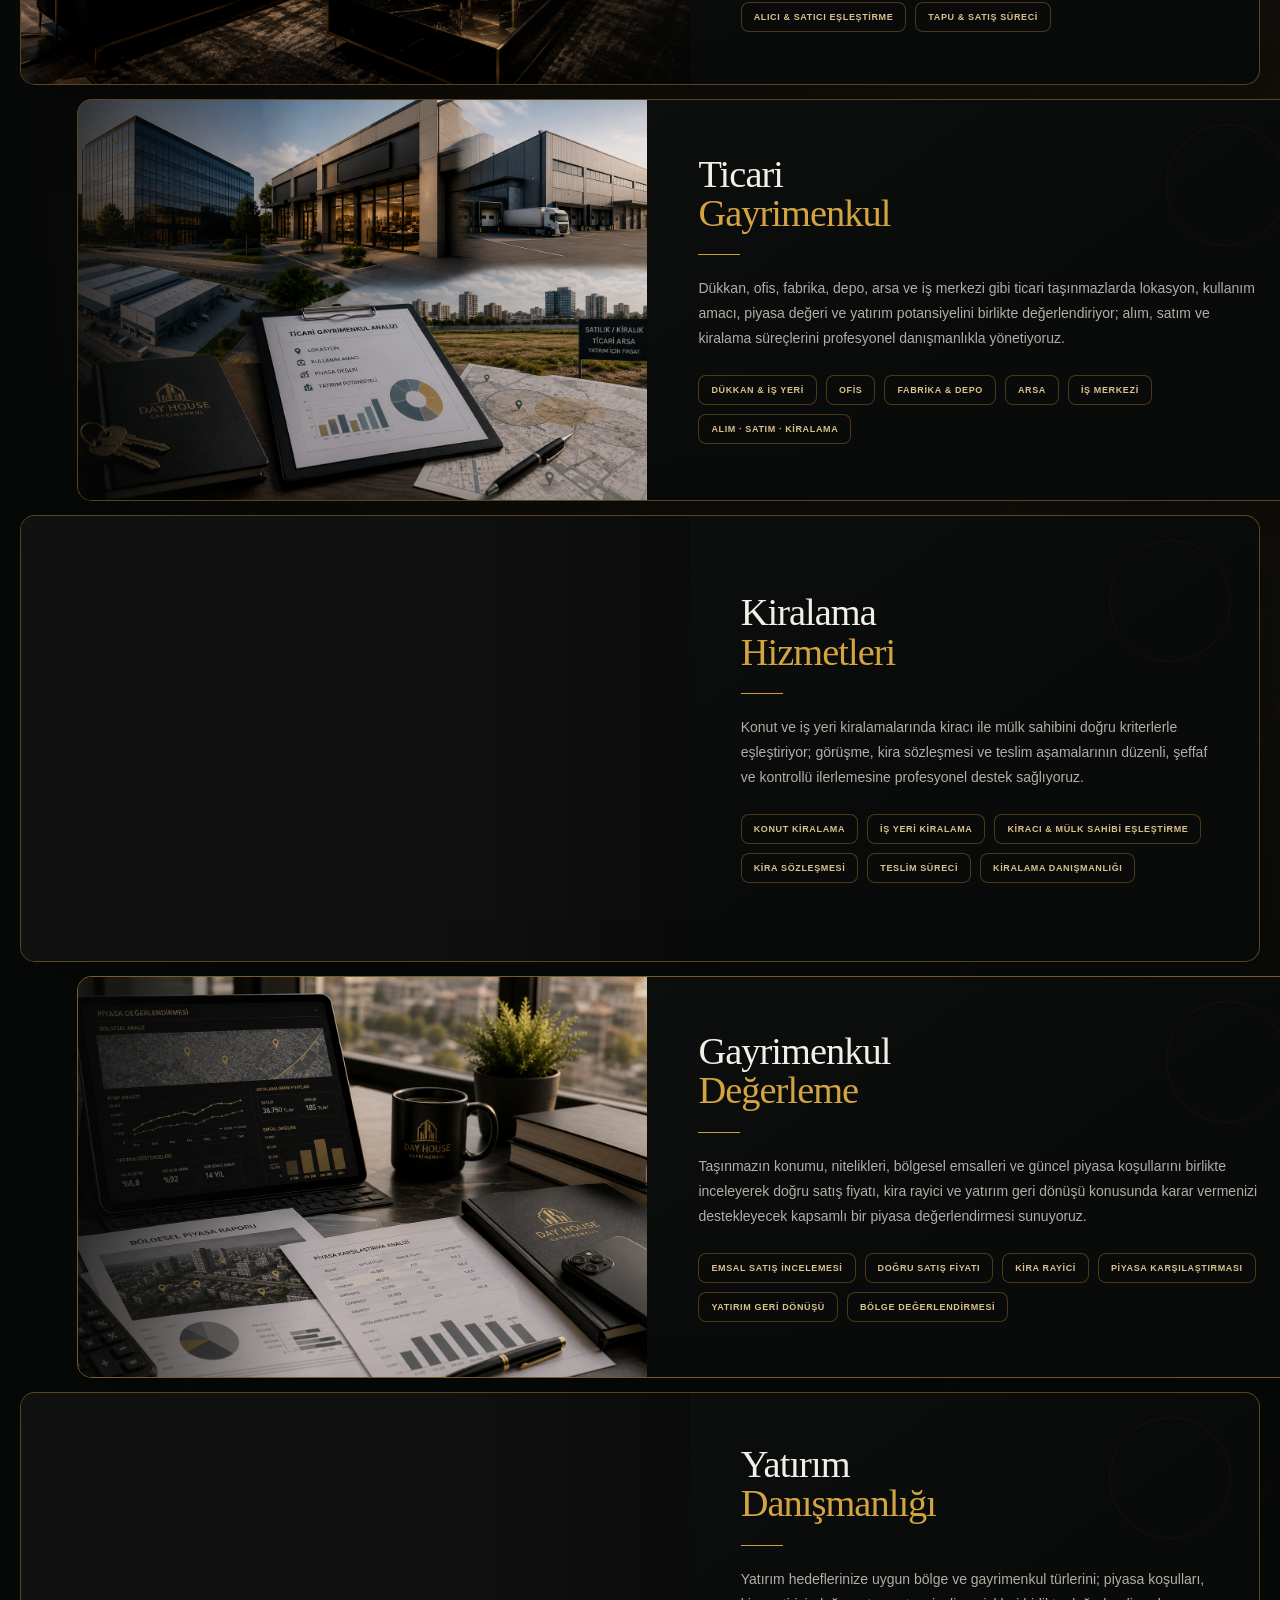
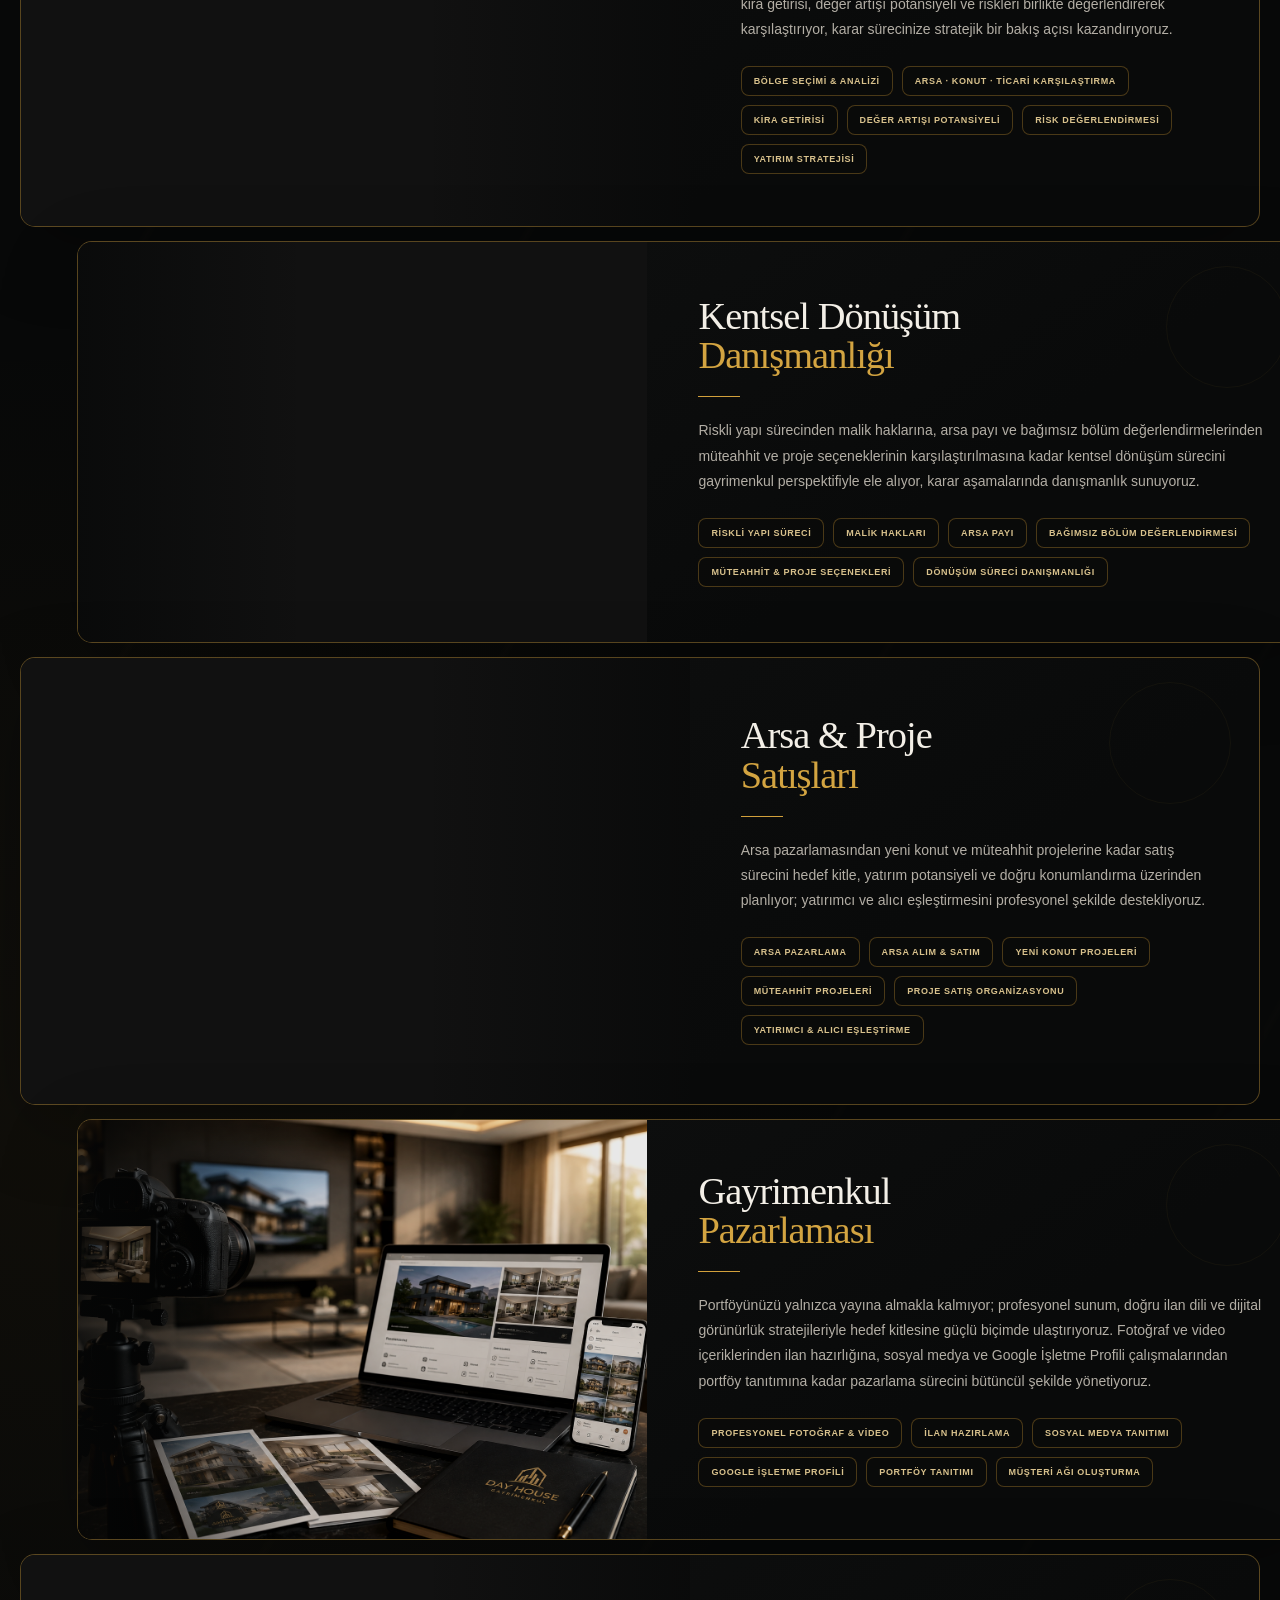
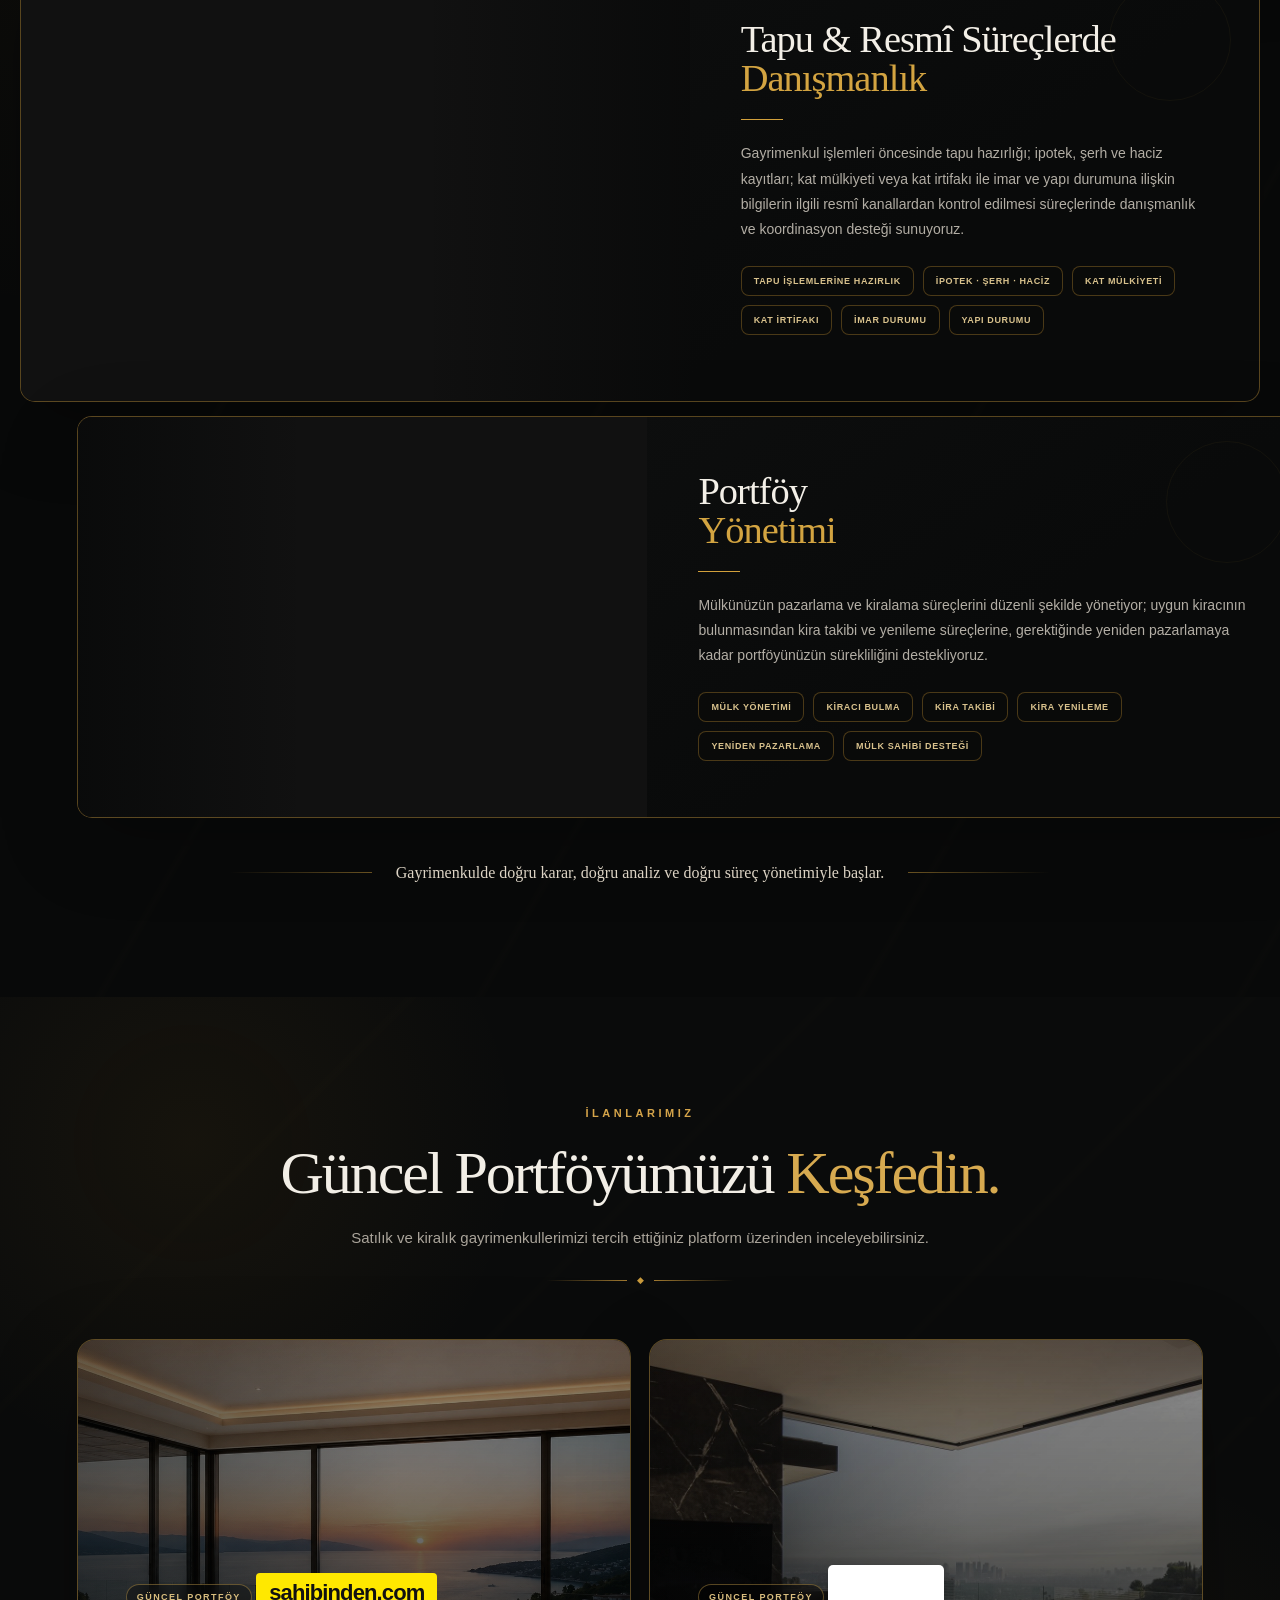
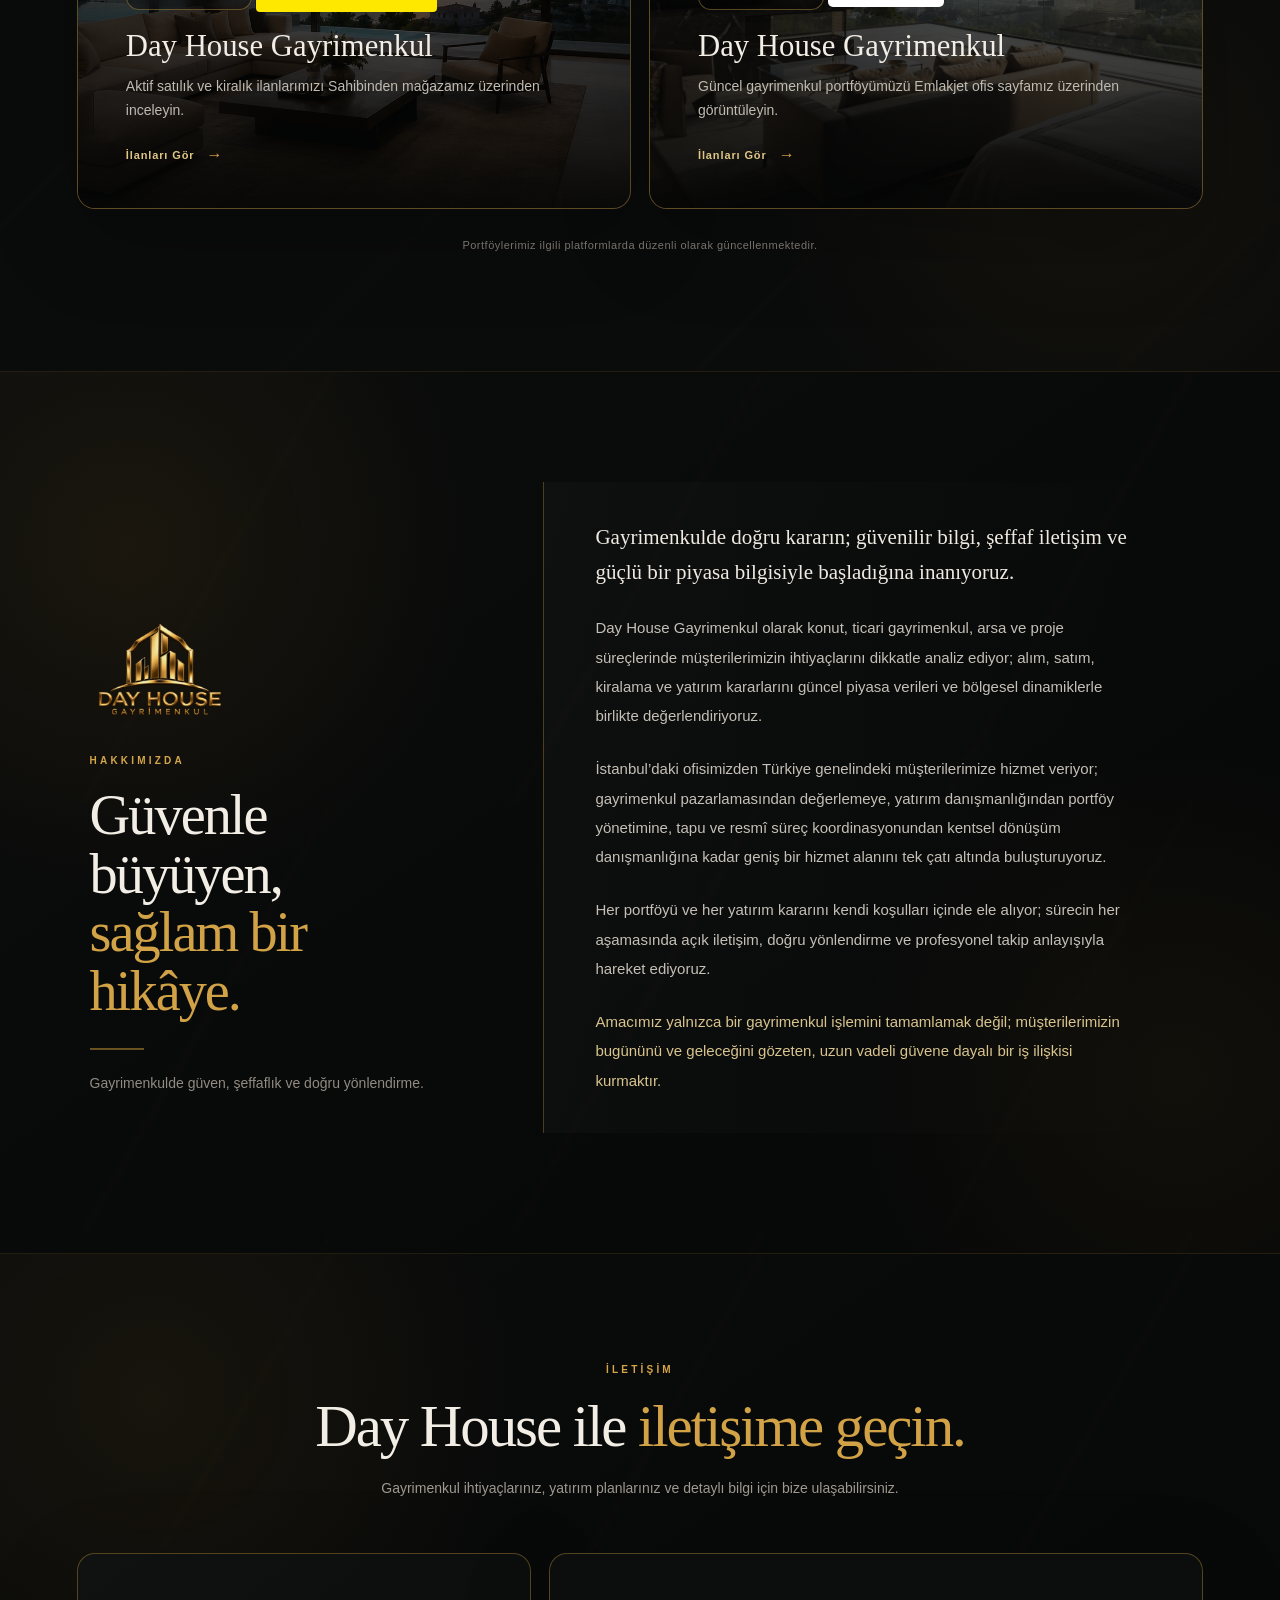
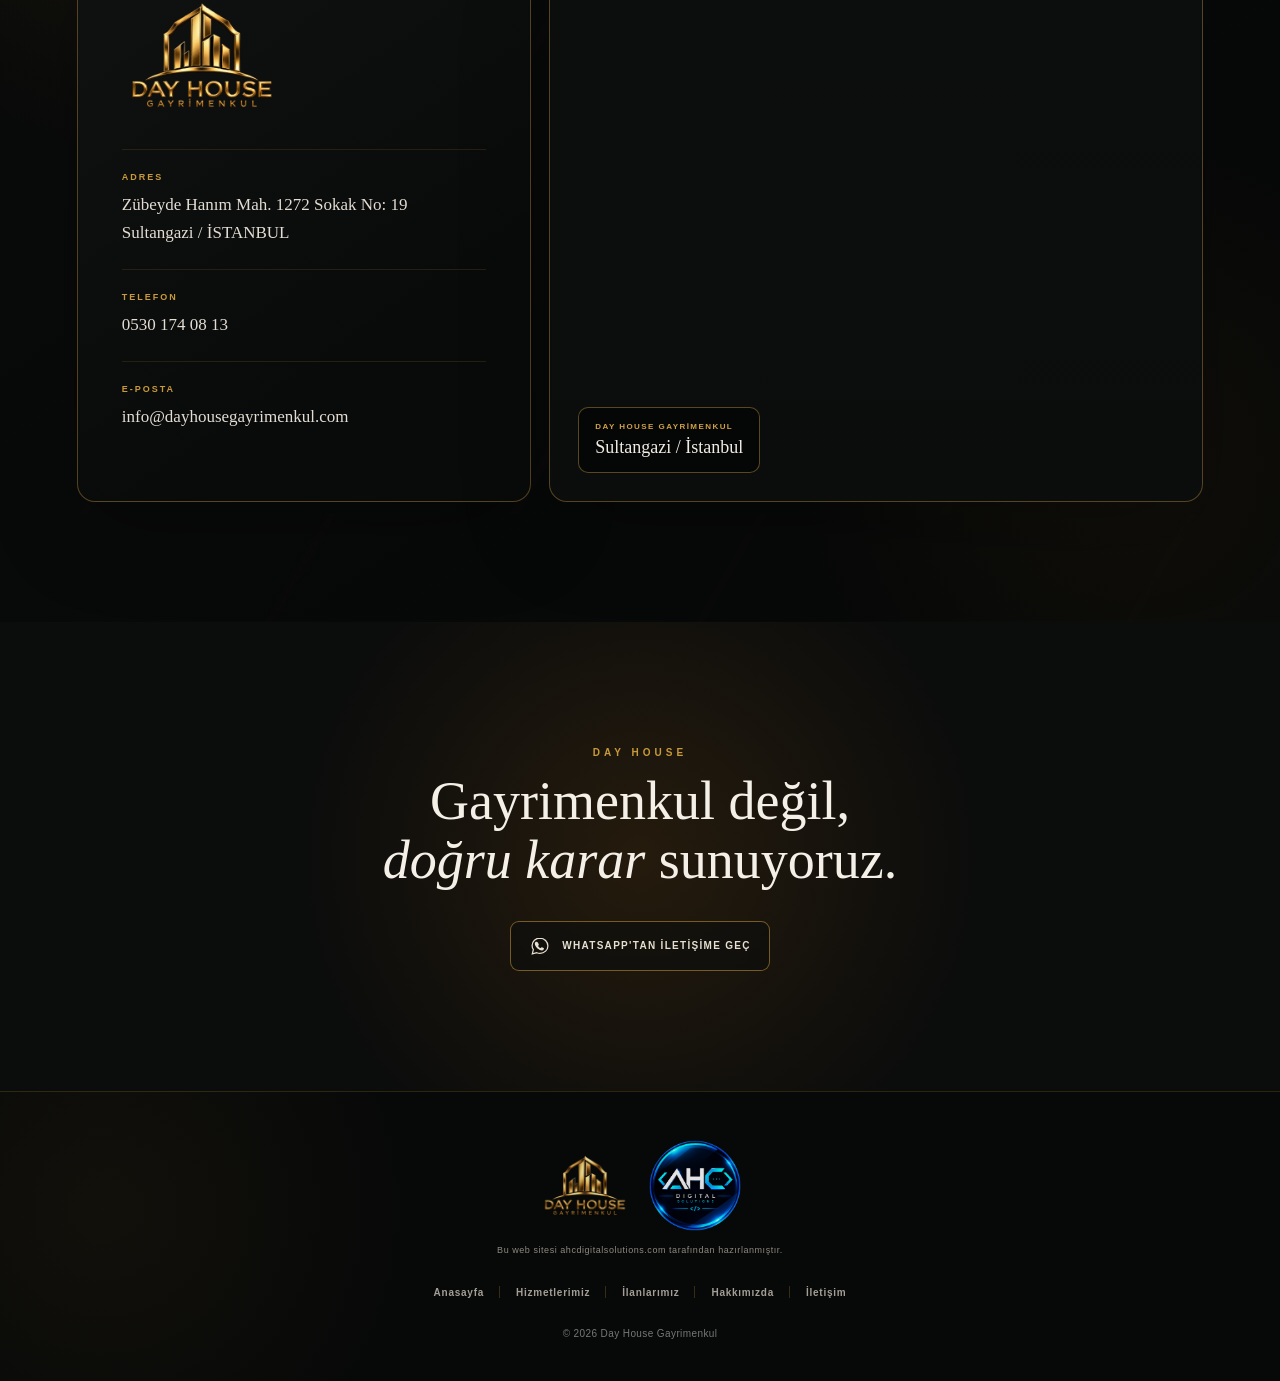
==== commit 6233561a: "Add cache busting for production assets" ====
--- a/index.html
+++ b/index.html
@@ -450,7 +450,7 @@
 }
 </script>
 
-<link rel="stylesheet" href="assets/style.css">
+<link rel="stylesheet" href="assets/style.css?v=20260823-1">
 </head>
 <body>
 <div class="video-intro" id="videoIntro" aria-label="Day House açılış filmi">
@@ -851,5 +851,5 @@
 
   <div class="footer-copy">© 2026 Day House Gayrimenkul</div>
 </footer>
-<script src="assets/app.js"></script>
+<script src="assets/app.js?v=20260823-1"></script>
 </body></html>
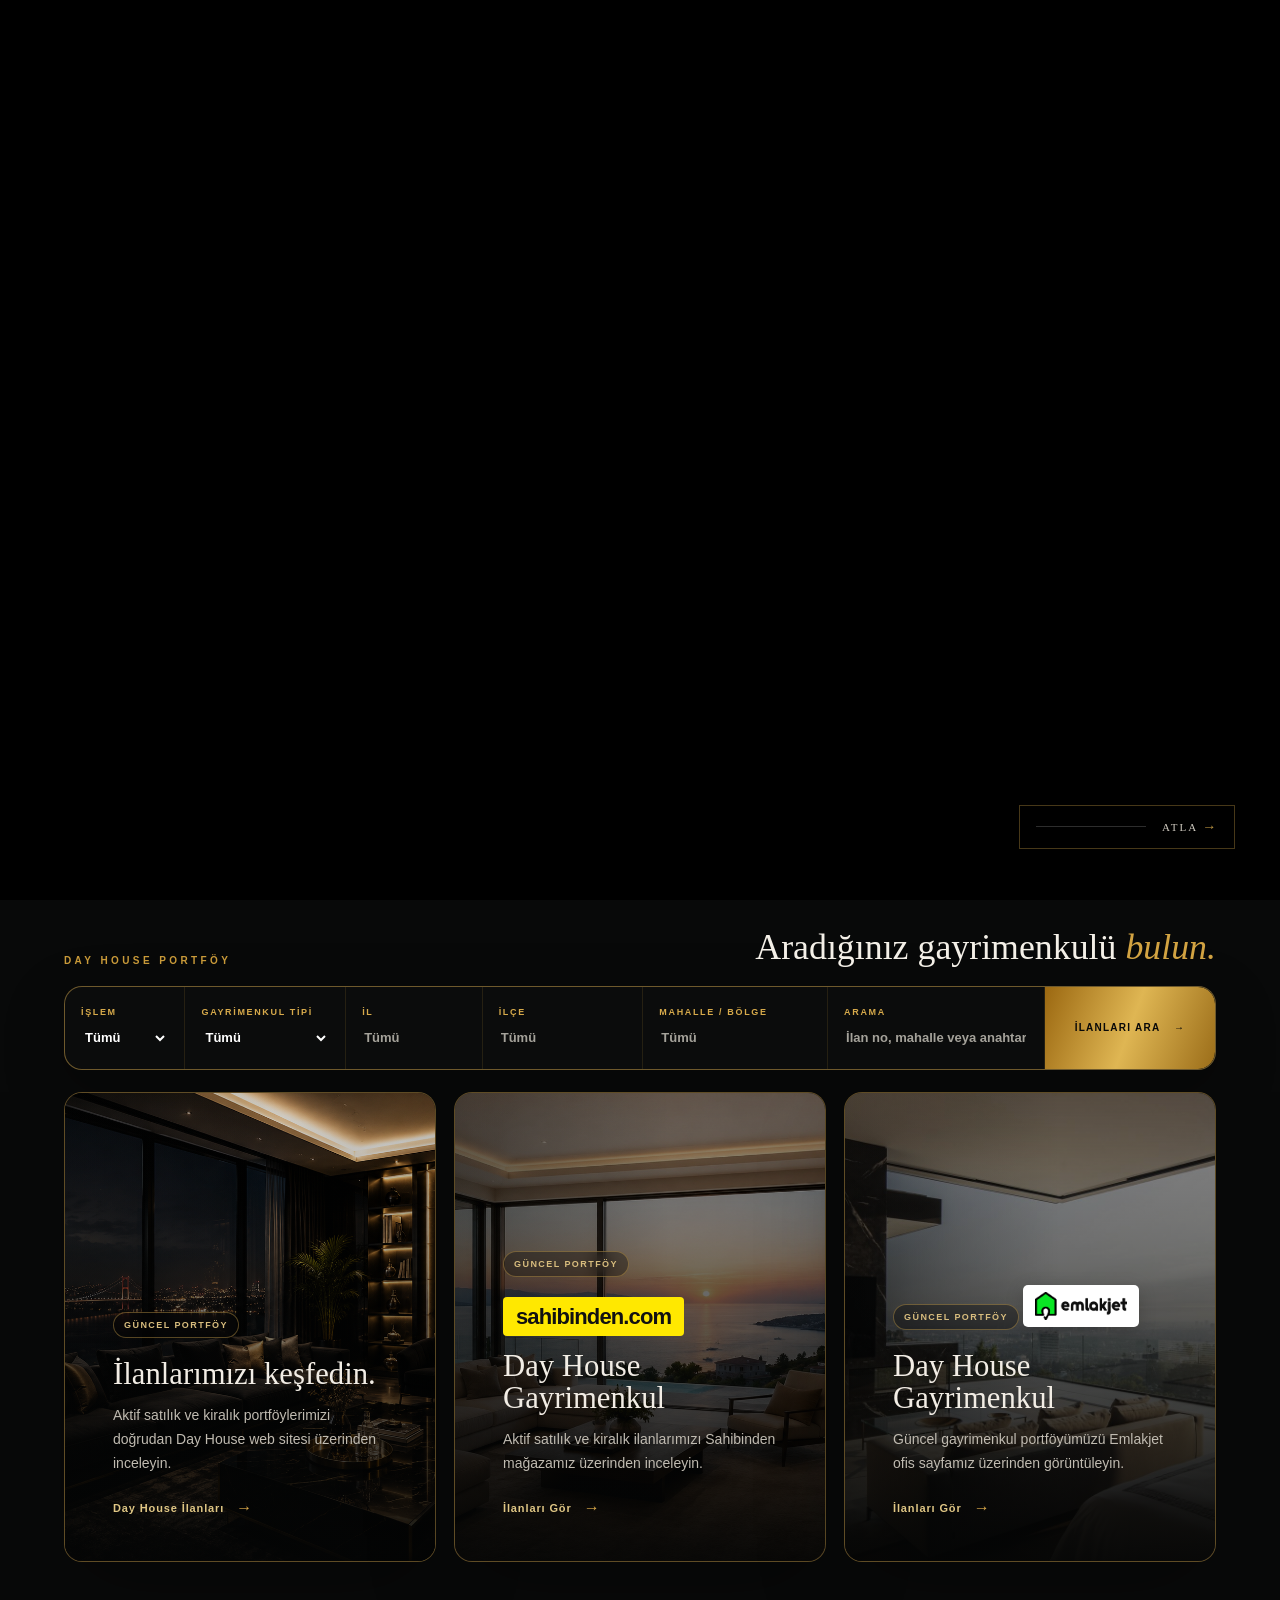
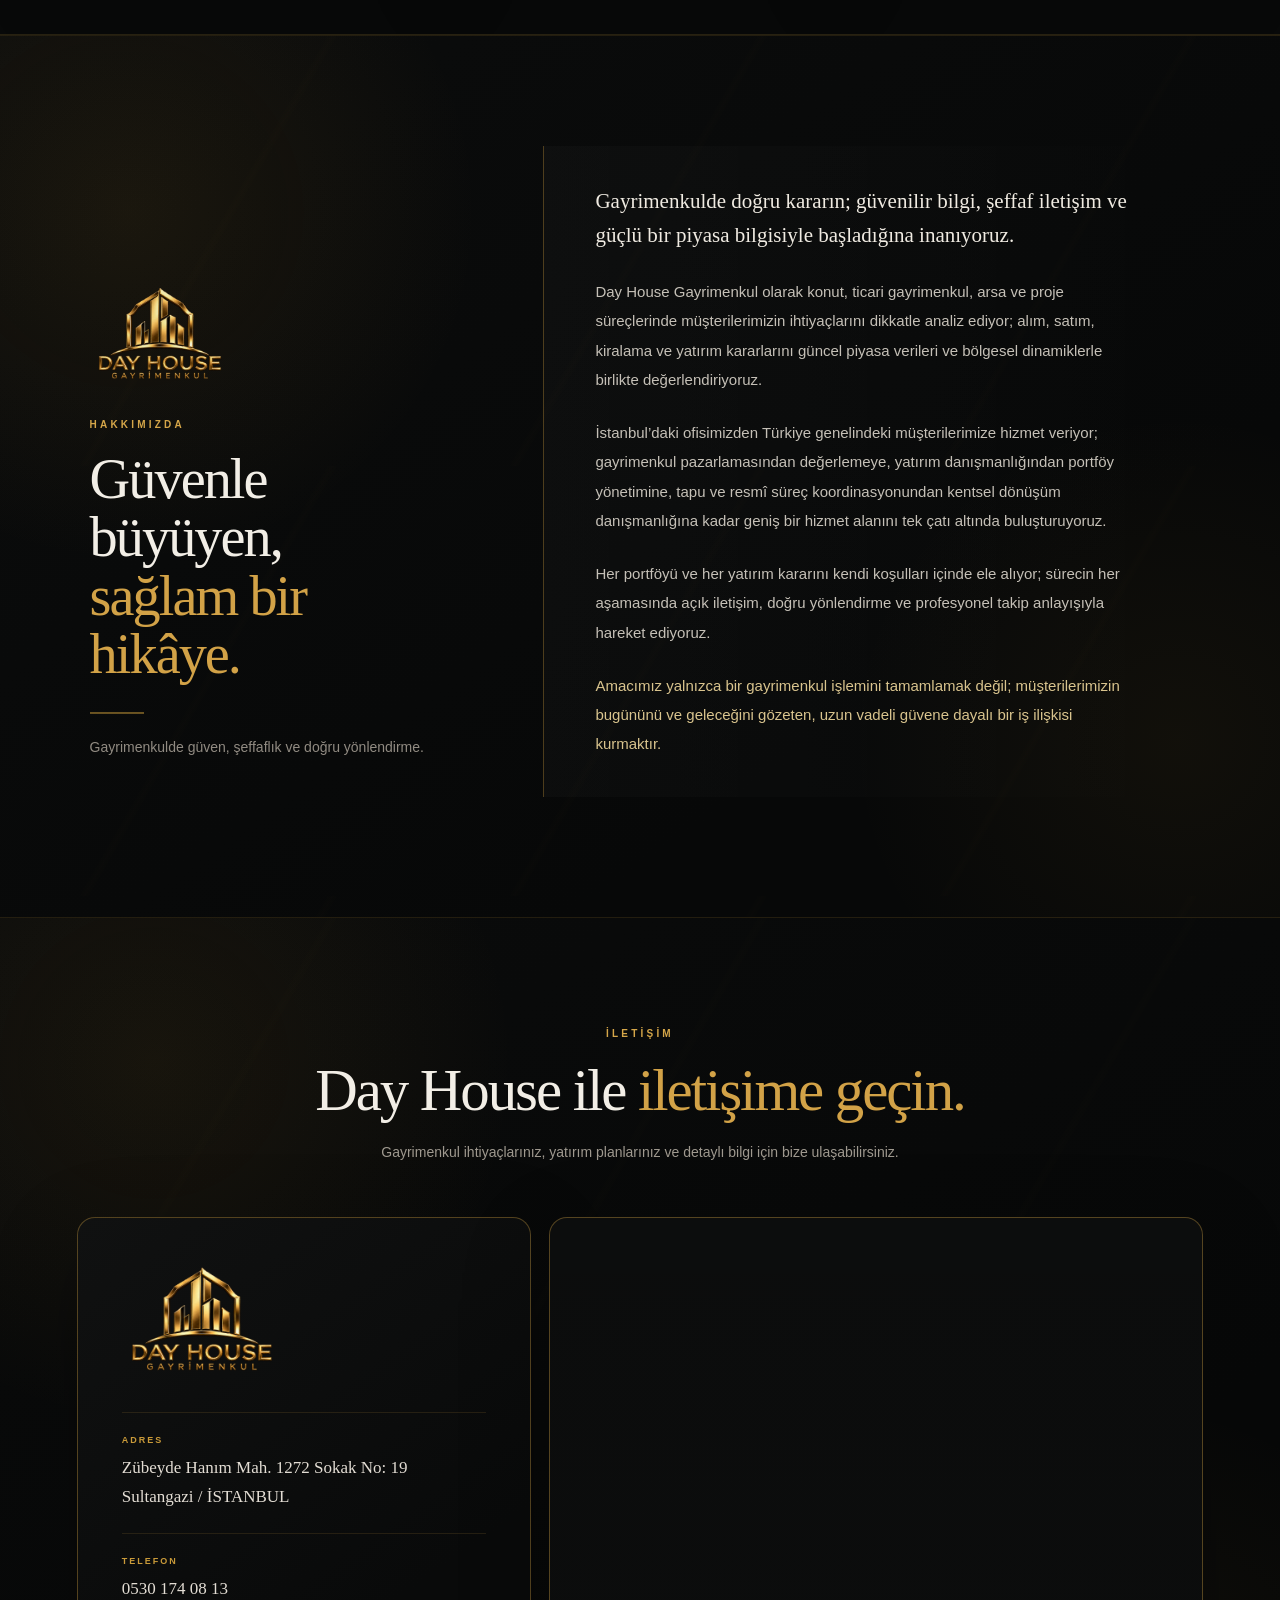
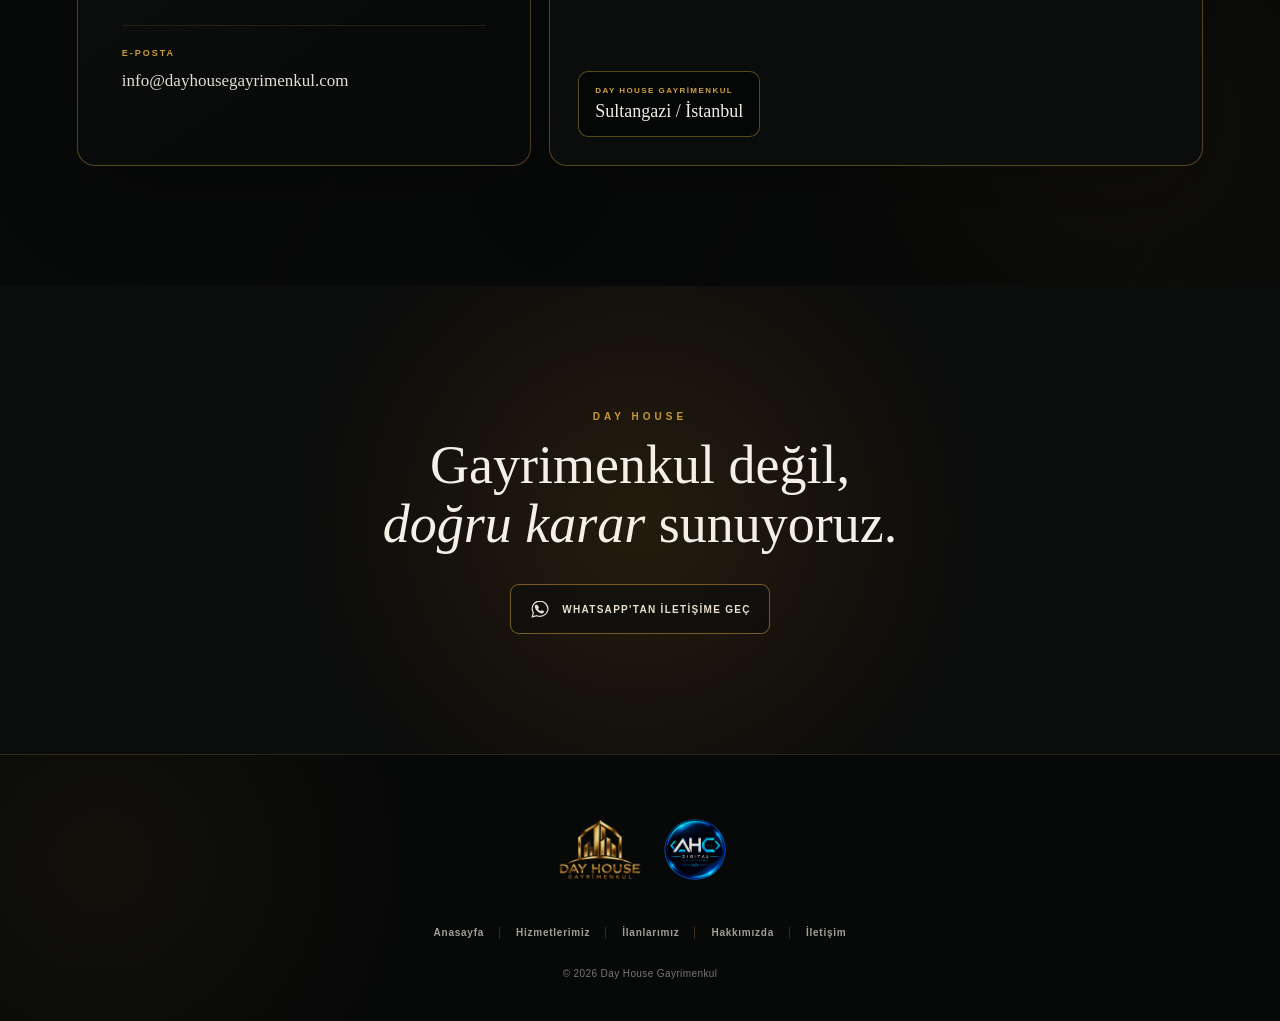
==== commit c96960c0: "Day House portfoy guncellemesi" ====
--- a/index.html
+++ b/index.html
@@ -450,7 +450,8 @@
 }
 </script>
 
-<link rel="stylesheet" href="assets/style.css?v=20260823-1">
+<link rel="stylesheet" href="assets/style.css?v=20260901-prod">
+<link rel="stylesheet" href="assets/portfolio-local.css?v=20260901-prod">
 </head>
 <body>
 <div class="video-intro" id="videoIntro" aria-label="Day House açılış filmi">
@@ -464,12 +465,12 @@
   </button>
 </div>
 <nav class="nav">
-  <a class="brand" href="/">
+  <a class="brand" href="index.html#hero">
     <img src="assets/dayhouse-logo-master.png" alt="Day House">
   </a>
   <div class="links" id="mainNavLinks">
-    <a class="active" href="#hero">Anasayfa</a>
-    <a href="#hizmetlerimiz">Hizmetlerimiz</a>
+    <a class="active" href="index.html#hero">Anasayfa</a>
+    <a href="hizmetler.html">Hizmetlerimiz</a>
       <a href="#ilanlarimiz">İlanlarımız</a>
     <a href="#hakkimizda">Hakkımızda</a>
     <a href="#iletisim">İletişim</a>
@@ -496,225 +497,43 @@
     <button class="slide-dot" data-slide="1"><span><i></i></span><small>PREMİUM KONUT</small></button>
     <button class="slide-dot" data-slide="2"><span><i></i></span><small>APARTMAN</small></button>
     <button class="slide-dot" data-slide="3"><span><i></i></span><small>MÜSTAKİL</small></button>
-    <button class="slide-dot" data-slide="4"><span><i></i></span><small>PRESTİJ</small></button>
+    <button class="slide-dot" data-slide="4"><span><i></i></span><small>PRESTİJ</small></buttopan>
   </div>
 </section>
-
-<section class="services-showcase" id="hizmetlerimiz">
-  <div class="services-intro">
-    <small>HİZMETLERİMİZ</small>
-    <h2>Gayrimenkulün Her Aşamasında <em>Yanınızdayız.</em></h2>
-    <p>Danışmanlıktan yatırıma, alım-satımdan resmî süreçlere kadar gayrimenkulün her aşamasında profesyonel çözümler sunuyoruz.</p>
-    <div class="services-ornament"><span></span><i>◆</i><span></span></div>
-  </div>
-
-  <!-- 01 / MEVCUT GÖRSEL KORUNDU -->
-  <div class="service-showcase-card image-left">
-    <div class="service-visual">
-      <img loading="lazy" decoding="async" src="assets/konut-alim-satim.jpeg" alt="Konut alım ve satım hizmetleri">
-    </div>
-    <div class="service-content">
-      <h3>Konut Alım<br><em>& Satım</em></h3>
-      <div class="service-rule"></div>
-      <p>Daire, villa ve müstakil konutlarda ihtiyaçlarınıza ve bütçenize uygun seçenekleri değerlendiriyor; alıcı ile satıcıyı doğru zeminde buluşturarak teklif, tapu hazırlığı ve satışın tamamlanmasına kadar süreci koordineli şekilde takip ediyoruz.</p>
-      <div class="service-tags">
-        <span>DAİRE</span>
-        <span>VİLLA & MÜSTAKİL EV</span>
-        <span>KONUT ALIMI</span>
-        <span>KONUT SATIŞI</span>
-        <span>ALICI & SATICI EŞLEŞTİRME</span>
-        <span>TAPU & SATIŞ SÜRECİ</span>
-      </div>
-    </div>
-  </div>
-
-<div class="service-showcase-card image-right">
-    <div class="service-visual">
-      <img loading="lazy" decoding="async" src="assets/service-arsa-ticari.jpg" alt="Ticari gayrimenkul">
-    </div>
-    <div class="service-content">
-      <h3>Ticari<br><em>Gayrimenkul</em></h3>
-      <div class="service-rule"></div>
-      <p>Dükkan, ofis, fabrika, depo, arsa ve iş merkezi gibi ticari taşınmazlarda lokasyon, kullanım amacı, piyasa değeri ve yatırım potansiyelini birlikte değerlendiriyor; alım, satım ve kiralama süreçlerini profesyonel danışmanlıkla yönetiyoruz.</p>
-      <div class="service-tags">
-        <span>DÜKKAN & İŞ YERİ</span>
-        <span>OFİS</span>
-        <span>FABRİKA & DEPO</span>
-        <span>ARSA</span>
-        <span>İŞ MERKEZİ</span>
-        <span>ALIM · SATIM · KİRALAMA</span>
-      </div>
-    </div>
-  </div>
-
-<div class="service-showcase-card image-left">
-    <div class="service-visual">
-      <img loading="lazy" decoding="async" src="assets/kiralama-hizmetleri.jpeg" alt="Kiralama hizmetleri">
-    </div>
-    <div class="service-content">
-      <h3>Kiralama<br><em>Hizmetleri</em></h3>
-      <div class="service-rule"></div>
-      <p>Konut ve iş yeri kiralamalarında kiracı ile mülk sahibini doğru kriterlerle eşleştiriyor; görüşme, kira sözleşmesi ve teslim aşamalarının düzenli, şeffaf ve kontrollü ilerlemesine profesyonel destek sağlıyoruz.</p>
-      <div class="service-tags">
-        <span>KONUT KİRALAMA</span>
-        <span>İŞ YERİ KİRALAMA</span>
-        <span>KİRACI & MÜLK SAHİBİ EŞLEŞTİRME</span>
-        <span>KİRA SÖZLEŞMESİ</span>
-        <span>TESLİM SÜRECİ</span>
-        <span>KİRALAMA DANIŞMANLIĞI</span>
-      </div>
-    </div>
-  </div>
-
-<div class="service-showcase-card image-right construction-card">
-    <div class="service-visual">
-      <img loading="lazy" decoding="async" src="assets/service-insaat.jpg" alt="Gayrimenkul değerleme">
-    </div>
-    <div class="service-content">
-      <h3>Gayrimenkul<br><em>Değerleme</em></h3>
-      <div class="service-rule"></div>
-      <p>Taşınmazın konumu, nitelikleri, bölgesel emsalleri ve güncel piyasa koşullarını birlikte inceleyerek doğru satış fiyatı, kira rayici ve yatırım geri dönüşü konusunda karar vermenizi destekleyecek kapsamlı bir piyasa değerlendirmesi sunuyoruz.</p>
-      <div class="service-tags">
-        <span>EMSAL SATIŞ İNCELEMESİ</span>
-        <span>DOĞRU SATIŞ FİYATI</span>
-        <span>KİRA RAYİCİ</span>
-        <span>PİYASA KARŞILAŞTIRMASI</span>
-        <span>YATIRIM GERİ DÖNÜŞÜ</span>
-        <span>BÖLGE DEĞERLENDİRMESİ</span>
-      </div>
-    </div>
-  </div>
-
-<div class="service-showcase-card image-left">
-    <div class="service-visual">
-      <img loading="lazy" decoding="async" src="assets/service-konut.jpeg" alt="Yatırım danışmanlığı">
-    </div>
-    <div class="service-content">
-      <h3>Yatırım<br><em>Danışmanlığı</em></h3>
-      <div class="service-rule"></div>
-      <p>Yatırım hedeflerinize uygun bölge ve gayrimenkul türlerini; piyasa koşulları, kira getirisi, değer artışı potansiyeli ve riskleri birlikte değerlendirerek karşılaştırıyor, karar sürecinize stratejik bir bakış açısı kazandırıyoruz.</p>
-      <div class="service-tags">
-        <span>BÖLGE SEÇİMİ & ANALİZİ</span>
-        <span>ARSA · KONUT · TİCARİ KARŞILAŞTIRMA</span>
-        <span>KİRA GETİRİSİ</span>
-        <span>DEĞER ARTIŞI POTANSİYELİ</span>
-        <span>RİSK DEĞERLENDİRMESİ</span>
-        <span>YATIRIM STRATEJİSİ</span>
-      </div>
-    </div>
-  </div>
-
-<div class="service-showcase-card image-right">
-    <div class="service-visual">
-      <img loading="lazy" decoding="async" src="assets/kentsel-donusum-danismanligi.jpeg" alt="Kentsel dönüşüm danışmanlığı">
-    </div>
-    <div class="service-content">
-      <h3>Kentsel Dönüşüm<br><em>Danışmanlığı</em></h3>
-      <div class="service-rule"></div>
-      <p>Riskli yapı sürecinden malik haklarına, arsa payı ve bağımsız bölüm değerlendirmelerinden müteahhit ve proje seçeneklerinin karşılaştırılmasına kadar kentsel dönüşüm sürecini gayrimenkul perspektifiyle ele alıyor, karar aşamalarında danışmanlık sunuyoruz.</p>
-      <div class="service-tags">
-        <span>RİSKLİ YAPI SÜRECİ</span>
-        <span>MALİK HAKLARI</span>
-        <span>ARSA PAYI</span>
-        <span>BAĞIMSIZ BÖLÜM DEĞERLENDİRMESİ</span>
-        <span>MÜTEAHHİT & PROJE SEÇENEKLERİ</span>
-        <span>DÖNÜŞÜM SÜRECİ DANIŞMANLIĞI</span>
-      </div>
-    </div>
-  </div>
-
-<div class="service-showcase-card image-left">
-    <div class="service-visual">
-      <img loading="lazy" decoding="async" src="assets/arsa-proje-satislari.jpeg" alt="Arsa ve proje satışları">
-    </div>
-    <div class="service-content">
-      <h3>Arsa & Proje<br><em>Satışları</em></h3>
-      <div class="service-rule"></div>
-      <p>Arsa pazarlamasından yeni konut ve müteahhit projelerine kadar satış sürecini hedef kitle, yatırım potansiyeli ve doğru konumlandırma üzerinden planlıyor; yatırımcı ve alıcı eşleştirmesini profesyonel şekilde destekliyoruz.</p>
-      <div class="service-tags">
-        <span>ARSA PAZARLAMA</span>
-        <span>ARSA ALIM & SATIM</span>
-        <span>YENİ KONUT PROJELERİ</span>
-        <span>MÜTEAHHİT PROJELERİ</span>
-        <span>PROJE SATIŞ ORGANİZASYONU</span>
-        <span>YATIRIMCI & ALICI EŞLEŞTİRME</span>
-      </div>
-    </div>
-  </div>
-
-<div class="service-showcase-card image-right">
-    <div class="service-visual">
-      <img loading="lazy" decoding="async" src="assets/service-danismanlik.jpg" alt="Gayrimenkul danışmanlığı">
-    </div>
-    <div class="service-content">
-      <h3>Gayrimenkul<br><em>Pazarlaması</em></h3>
-      <div class="service-rule"></div>
-      <p>Portföyünüzü yalnızca yayına almakla kalmıyor; profesyonel sunum, doğru ilan dili ve dijital görünürlük stratejileriyle hedef kitlesine güçlü biçimde ulaştırıyoruz. Fotoğraf ve video içeriklerinden ilan hazırlığına, sosyal medya ve Google İşletme Profili çalışmalarından portföy tanıtımına kadar pazarlama sürecini bütüncül şekilde yönetiyoruz.</p>
-      <div class="service-tags">
-        <span>PROFESYONEL FOTOĞRAF & VİDEO</span>
-        <span>İLAN HAZIRLAMA</span>
-        <span>SOSYAL MEDYA TANITIMI</span>
-        <span>GOOGLE İŞLETME PROFİLİ</span>
-        <span>PORTFÖY TANITIMI</span>
-        <span>MÜŞTERİ AĞI OLUŞTURMA</span>
-      </div>
-    </div>
-  </div>
-
-<div class="service-showcase-card image-left">
-    <div class="service-visual">
-      <img loading="lazy" decoding="async" src="assets/tapu-resmi-surecler.jpeg" alt="Tapu ve resmi süreçlerde danışmanlık">
-    </div>
-    <div class="service-content">
-      <h3>Tapu & Resmî Süreçlerde<br><em>Danışmanlık</em></h3>
-      <div class="service-rule"></div>
-      <p>Gayrimenkul işlemleri öncesinde tapu hazırlığı; ipotek, şerh ve haciz kayıtları; kat mülkiyeti veya kat irtifakı ile imar ve yapı durumuna ilişkin bilgilerin ilgili resmî kanallardan kontrol edilmesi süreçlerinde danışmanlık ve koordinasyon desteği sunuyoruz.</p>
-      <div class="service-tags">
-        <span>TAPU İŞLEMLERİNE HAZIRLIK</span>
-        <span>İPOTEK · ŞERH · HACİZ</span>
-        <span>KAT MÜLKİYETİ</span>
-        <span>KAT İRTİFAKI</span>
-        <span>İMAR DURUMU</span>
-        <span>YAPI DURUMU</span>
-      </div>
-    </div>
-  </div>
-
-<div class="service-showcase-card image-right">
-    <div class="service-visual">
-      <img loading="lazy" decoding="async" src="assets/portfoy-yonetimi.jpeg" alt="Portföy yönetimi">
-    </div>
-    <div class="service-content">
-      <h3>Portföy<br><em>Yönetimi</em></h3>
-      <div class="service-rule"></div>
-      <p>Mülkünüzün pazarlama ve kiralama süreçlerini düzenli şekilde yönetiyor; uygun kiracının bulunmasından kira takibi ve yenileme süreçlerine, gerektiğinde yeniden pazarlamaya kadar portföyünüzün sürekliliğini destekliyoruz.</p>
-      <div class="service-tags">
-        <span>MÜLK YÖNETİMİ</span>
-        <span>KİRACI BULMA</span>
-        <span>KİRA TAKİBİ</span>
-        <span>KİRA YENİLEME</span>
-        <span>YENİDEN PAZARLAMA</span>
-        <span>MÜLK SAHİBİ DESTEĞİ</span>
-      </div>
-    </div>
-  </div>
-
-  <div class="services-end">
-    <span></span>
-    <p>Gayrimenkulde doğru karar, doğru analiz ve doğru süreç yönetimiyle başlar.</p>
-    <span></span>
+<section class="property-search-home" id="portfoy-arama" aria-label="Day House ilan arama">
+  <div class="property-search-shell">
+    <div class="property-search-title"><small>DAY HOUSE PORTFÖY</small><h2>Aradığınız gayrimenkulü <em>bulun.</em></h2></div>
+    <form class="property-filter" id="homePropertyFilter">
+      <label><span>İŞLEM</span><select name="transaction"><option value="">Tümü</option><option>Satılık</option><option>Kiralık</option></select></label>
+      <label><span>GAYRİMENKUL TİPİ</span><select name="type"><option value="">Tümü</option><option>Daire</option><option>Villa</option><option>Müstakil Ev</option><option>Arsa</option><option>İşyeri</option><option>Ofis</option><option>Dükkan</option><option>Depo</option><option>Fabrika</option><option>Bina</option><option>Rezidans</option><option>Turistik Tesis</option><option>Diğer</option></select></label>
+      <label><span>İL</span><input name="city" placeholder="Tümü" autocomplete="off" spellcheck="false"></label>
+      <label><span>İLÇE</span><input name="district" placeholder="Tümü" autocomplete="off" spellcheck="false"></label>
+      <label><span>MAHALLE / BÖLGE</span><input name="neighborhood" placeholder="Tümü" autocomplete="off" spellcheck="false"></label>
+      <label class="search-query"><span>ARAMA</span><input name="q" placeholder="İlan no, mahalle veya anahtar kelime"></label>
+      <button type="submit">İLANLARI ARA <b>→</b></button>
+    </form>
+  </div>
+  <div id="ilanlarimiz" class="six-listing-anchor" aria-hidden="true"></div>
+  <div class="featured-home" id="featuredHome" hidden>
+    <div class="featured-home-head"><small>ÖNE ÇIKAN DAY HOUSE İLANLARI</small><a href="ilanlar.html">TÜM İLANLARI GÖR →</a></div>
+    <div class="featured-home-grid" id="featuredHomeGrid"></div>
   </div>
 </section>
 
-<section class="portal-listings" id="ilanlarimiz">
-  <div class="portal-listings-head">
-    <small>İLANLARIMIZ</small>
-    <h2>Güncel Portföyümüzü <em>Keşfedin.</em></h2>
-    <p>Satılık ve kiralık gayrimenkullerimizi tercih ettiğiniz platform üzerinden inceleyebilirsiniz.</p>
-    <div class="portal-head-line"><span></span><i>◆</i><span></span></div>
-  </div>
-
+
+<section class="portal-listings" id="portfoy-kanallari">
   <div class="portal-grid">
+    <a class="portal-card dayhouse-card" href="ilanlar.html">
+      <div class="portal-card-bg portal-dayhouse-bg"></div>
+      <div class="portal-card-shade"></div>
+      <div class="portal-card-content">
+        <div class="portal-badge">GÜNCEL PORTFÖY</div>
+        <h3>İlanlarımızı keşfedin.</h3>
+        <p>Aktif satılık ve kiralık portföylerimizi doğrudan Day House web sitesi üzerinden inceleyin.</p>
+        <span class="portal-action">Day House İlanları <b>→</b></span>
+      </div>
+    </a>
+
     <a class="portal-card sahibinden-card"
        href="https://dayhousegayrimenkul.sahibinden.com/"
        target="_blank" rel="noopener noreferrer">
@@ -744,7 +563,6 @@
     </a>
   </div>
 
-  <p class="portal-note">Portföylerimiz ilgili platformlarda düzenli olarak güncellenmektedir.</p>
 </section>
 
 <section class="about-showcase" id="hakkimizda">
@@ -835,15 +653,11 @@
         <img loading="lazy" decoding="async" class="footer-ahc-logo" src="assets/ahc-digital-solutions-master.png" alt="AHC Digital Solutions">
       </a>
     </div>
-
-    <a class="footer-credit" href="https://ahcdigitalsolutions.com/" target="_blank" rel="noopener noreferrer">
-      Bu web sitesi ahcdigitalsolutions.com tarafından hazırlanmıştır.
-    </a>
   </div>
 
   <nav class="footer-nav" aria-label="Alt menü">
-    <a href="#hero">Anasayfa</a>
-    <a href="#hizmetlerimiz">Hizmetlerimiz</a>
+    <a href="index.html#hero">Anasayfa</a>
+    <a href="hizmetler.html">Hizmetlerimiz</a>
     <a href="#ilanlarimiz">İlanlarımız</a>
     <a href="#hakkimizda">Hakkımızda</a>
     <a href="#iletisim">İletişim</a>
@@ -851,5 +665,6 @@
 
   <div class="footer-copy">© 2026 Day House Gayrimenkul</div>
 </footer>
-<script src="assets/app.js?v=20260823-1"></script>
+<script src="assets/app.js?v=20260901-1"></script>
+<script src="assets/location-data.js?v=20260901-prod"></script><script src="assets/portfolio-local.js?v=20260901-prod"></script>
 </body></html>
--- a/assets/style.css
+++ b/assets/style.css
@@ -1326,3 +1326,17 @@
     font-size:5.6px!important;
   }
 }
+
+
+/* ===== DAY HOUSE / FOOTER AHC ICON SIZE MATCH ===== */
+/* Day House logosunun yatay oranı nedeniyle AHC ikonunu görsel olarak aynı ölçekte tutar. */
+.site-footer .footer-ahc-logo{
+  width:62px!important;
+  height:62px!important;
+}
+@media(max-width:520px){
+  .site-footer .footer-ahc-logo{
+    width:51px!important;
+    height:51px!important;
+  }
+}
--- a/assets/portfolio-local.css
+++ b/assets/portfolio-local.css
@@ -0,0 +1,341 @@
+
+/* DAY HOUSE LOCAL PORTFOLIO SPRINT - first ZIP base */
+.inner-page .nav{position:relative!important}.services-page-main{padding-top:0}.services-page-main .services-showcase{padding-top:90px}
+.property-search-home{position:relative;padding:34px 5vw 56px;background:#080909;border-bottom:1px solid rgba(201,154,57,.16)}
+.property-search-shell{max-width:1450px;margin:0 auto}.property-search-title{display:flex;justify-content:space-between;align-items:end;margin-bottom:18px}.property-search-title small,.featured-home-head small{color:#c99a39;font-size:9px;font-weight:800;letter-spacing:3px}.property-search-title h2{margin:0;font:400 clamp(28px,2.8vw,44px)/1 Georgia,serif}.property-search-title h2 em{color:#d2a342;font-style:italic}
+.property-filter{display:grid;grid-template-columns:.75fr 1fr .85fr 1fr 1.15fr 1.35fr auto;min-height:76px;border:1px solid rgba(201,154,57,.38);background:#0d0e0e;box-shadow:0 18px 60px rgba(0,0,0,.25)}
+.property-filter label{display:flex;flex-direction:column;justify-content:center;padding:12px 16px;border-right:1px solid rgba(201,154,57,.14);min-width:0}.property-filter label span{color:#c99a39;font-size:7px;font-weight:800;letter-spacing:1.8px;margin-bottom:8px}.property-filter input,.property-filter select{width:100%;border:0;outline:0;background:transparent;color:#f5f2eb;font:600 12px/1.2 Inter,Arial,sans-serif}.property-filter input::placeholder{color:#8a8882}.property-filter select option{background:#111;color:#fff}.property-filter button{border:0;min-width:170px;padding:0 22px;background:linear-gradient(110deg,#9b6811,#dfb653,#9b6d19);color:#080808;font-size:10px;font-weight:900;letter-spacing:1.2px;cursor:pointer}.property-filter button b{margin-left:10px}.property-quick-links{display:flex;gap:10px;margin-top:12px;flex-wrap:wrap}.property-quick-links a{border:1px solid rgba(201,154,57,.28);padding:11px 16px;color:#f0ede6;font-size:9px;font-weight:800;letter-spacing:.9px}.property-quick-links a.all{background:rgba(201,154,57,.13);border-color:rgba(201,154,57,.55);color:#e1ba68}
+.featured-home{max-width:1450px;margin:32px auto 0}.featured-home-head{display:flex;justify-content:space-between;align-items:center;padding-bottom:13px;border-bottom:1px solid rgba(201,154,57,.24)}.featured-home-head a{color:#d8ae58;font-size:9px;font-weight:800;letter-spacing:1px}.featured-home-grid{display:grid;grid-template-columns:repeat(3,minmax(0,1fr));gap:18px;margin-top:16px}.featured-listing-card{display:block;overflow:hidden;border:1px solid rgba(201,154,57,.35);border-radius:15px;background:#0d0e0e;transition:.3s}.featured-listing-card:hover{transform:translateY(-4px);border-color:rgba(223,178,84,.7)}.featured-listing-image{height:230px;background:#121313 center/cover no-repeat;position:relative}.featured-listing-badge{position:absolute;left:14px;top:14px;padding:7px 10px;border-radius:999px;background:#d4a43f;color:#080808;font-size:8px;font-weight:900;letter-spacing:1px}.featured-listing-body{padding:17px}.featured-listing-loc{color:#8e8a82;font-size:9px}.featured-listing-body h3{font:600 20px/1.16 Georgia,serif;margin:8px 0 13px;color:#f5f1e9}.featured-listing-meta{display:flex;gap:7px;flex-wrap:wrap}.featured-listing-meta span{font-size:9px;color:#ccc;border:1px solid #292927;border-radius:7px;padding:6px 8px}.featured-listing-price{margin-top:15px;color:#d9ad4f;font-size:19px;font-weight:800}
+.portal-grid{grid-template-columns:repeat(3,minmax(0,1fr))!important}.portal-dayhouse-bg{background-image:linear-gradient(180deg,rgba(0,0,0,.05),rgba(0,0,0,.15)),url('konut-alim-satim.jpeg')}.portal-brand-dayhouse{display:inline-block;color:#d9ad4f;font-family:Georgia,serif;font-size:24px;letter-spacing:.16em}
+.admin-body{background:#080909;min-height:100vh;color:#eee;font-family:Inter,Arial,sans-serif}.admin-wrap{max-width:1380px;margin:0 auto;padding:36px 4vw 70px}.admin-top{display:flex;justify-content:space-between;align-items:center;margin-bottom:24px}.admin-top img{width:150px}.admin-top a{color:#d6ad57;font-size:11px}.admin-panel{display:grid;grid-template-columns:minmax(0,1.25fr) minmax(340px,.75fr);gap:22px}.admin-card{border:1px solid rgba(201,154,57,.3);background:#0d0e0e;border-radius:16px;padding:22px}.admin-card h1,.admin-card h2{font-family:Georgia,serif;font-weight:400;margin:0 0 18px}.admin-form{display:grid;grid-template-columns:repeat(2,minmax(0,1fr));gap:13px}.admin-form label{display:flex;flex-direction:column;gap:7px;font-size:9px;color:#c6a257;letter-spacing:1px}.admin-form .wide{grid-column:1/-1}.admin-form input,.admin-form select,.admin-form textarea{border:1px solid #2d2a24;background:#111;color:#fff;padding:12px;border-radius:8px;outline:none}.admin-form textarea{min-height:120px;resize:vertical}.admin-check{display:flex!important;flex-direction:row!important;align-items:center!important;color:#fff!important;font-size:12px!important;letter-spacing:0!important}.admin-check input{width:18px;height:18px}.admin-actions{display:flex;gap:10px;grid-column:1/-1}.admin-btn{border:0;background:linear-gradient(110deg,#9c6b14,#d8ad50,#9f711e);color:#080808;font-weight:900;padding:13px 17px;cursor:pointer}.admin-btn.secondary{background:#1b1b1a;color:#eee;border:1px solid #38342b}.admin-list{display:flex;flex-direction:column;gap:10px;max-height:740px;overflow:auto}.admin-item{border:1px solid #292721;border-radius:10px;padding:13px}.admin-item strong{display:block;margin-bottom:6px}.admin-item small{color:#999}.admin-item .row{display:flex;gap:7px;margin-top:10px}.admin-item button{border:1px solid #4b412d;background:#121212;color:#e5c67e;padding:7px 9px;cursor:pointer}.admin-note{color:#8e8a82;font-size:11px;line-height:1.6;margin-top:12px}
+.listings-page{min-height:100vh;padding:150px 5vw 80px}.listings-shell{max-width:1450px;margin:0 auto}.listings-head h1{font:400 clamp(40px,5vw,68px)/1 Georgia,serif;margin:0 0 10px}.listings-head p{color:#98948b}.listings-grid{display:grid;grid-template-columns:repeat(3,minmax(0,1fr));gap:18px;margin-top:24px}.empty-state{padding:70px 20px;text-align:center;border:1px solid #29261f;color:#888}.listing-detail{max-width:1300px;margin:0 auto;padding:150px 5vw 80px}.detail-hero{display:grid;grid-template-columns:1.35fr .65fr;gap:24px}.detail-image{min-height:520px;background:#111 center/cover no-repeat;border-radius:18px}.detail-info{border:1px solid rgba(201,154,57,.3);padding:26px;border-radius:18px;background:#0c0d0d}.detail-info h1{font:400 40px/1.08 Georgia,serif}.detail-price{color:#d9ad4f;font-size:30px;font-weight:800}.detail-desc{white-space:pre-line;color:#c0bbb1;line-height:1.8;margin-top:20px}.detail-gallery{display:grid;grid-template-columns:repeat(4,1fr);gap:10px;margin-top:18px}.detail-gallery img{width:100%;aspect-ratio:4/3;object-fit:cover;border-radius:9px}
+@media(max-width:1100px){.property-filter{grid-template-columns:repeat(3,1fr)}.property-filter button{min-height:58px}.featured-home-grid,.listings-grid{grid-template-columns:repeat(2,1fr)}.portal-grid{grid-template-columns:1fr!important}.admin-panel{grid-template-columns:1fr}}
+@media(max-width:700px){.property-search-home{padding:24px 5vw 40px}.property-search-title{display:block}.property-search-title h2{margin-top:7px}.property-filter{grid-template-columns:1fr}.property-filter label{border-right:0;border-bottom:1px solid rgba(201,154,57,.14)}.featured-home-grid,.listings-grid{grid-template-columns:1fr}.featured-listing-image{height:210px}.admin-form{grid-template-columns:1fr}.admin-form .wide{grid-column:auto}.detail-hero{grid-template-columns:1fr}.detail-image{min-height:330px}.detail-gallery{grid-template-columns:repeat(2,1fr)}}
+
+/* Sprint 3 — corporate filters + professional listing detail */
+.property-search-home{padding-top:30px}.property-search-title{margin-bottom:20px}.property-search-title small{font-size:10px;letter-spacing:3.4px}.property-search-title h2{font-size:clamp(30px,2.8vw,46px)}
+.property-filter{min-height:84px;background:#0b0c0c;border-color:rgba(218,174,80,.48);box-shadow:0 20px 60px rgba(0,0,0,.3)}
+.property-filter label{padding:13px 16px}.property-filter label span{font-size:9px;letter-spacing:1.65px;margin-bottom:10px;color:#d7aa4b}.property-filter input,.property-filter select{font-size:13px;font-weight:700;color:#fff}.property-filter input::placeholder{color:#d0ccc2;opacity:.78}.property-filter select{cursor:pointer}.property-filter button{font-size:10px;letter-spacing:1.25px}
+.listings-head small{color:#c99a39;letter-spacing:3px}.listings-page .property-filter{position:sticky;top:92px;z-index:5}
+
+.admin-top-actions{display:flex;align-items:center;gap:22px}.admin-top-actions span{font-size:9px;color:#7e786e;letter-spacing:2px}.admin-editor{padding:28px}.admin-lead{color:#928d84;font-size:12px;line-height:1.7;margin:-8px 0 22px}.admin-section-title{display:flex;align-items:center;gap:12px;margin:18px 0 2px;padding:14px 0 11px;border-bottom:1px solid rgba(201,154,57,.22)}.admin-section-title b{display:grid;place-items:center;width:30px;height:30px;border:1px solid rgba(201,154,57,.45);border-radius:50%;color:#d9ad4f;font-size:9px}.admin-section-title span{font:400 20px/1 Georgia,serif;color:#f3eee4}.admin-form label{font-size:9px;letter-spacing:1.15px}.admin-form input,.admin-form select,.admin-form textarea{font-size:12px;background:#0f1010;border-color:#302c25}.admin-form label>small{color:#777;line-height:1.5}.admin-feature-group{border:1px solid #2d2922;border-radius:10px;padding:14px 16px 16px}.admin-feature-group legend{padding:0 8px;color:#c6a257;font-size:9px;letter-spacing:1.4px}.admin-feature-grid{display:grid;grid-template-columns:repeat(3,minmax(0,1fr));gap:8px 12px}.admin-feature-grid label{display:flex;flex-direction:row;align-items:center;gap:8px;color:#d5d1c8;font-size:11px;letter-spacing:0}.admin-feature-grid input{width:16px;height:16px;padding:0}.admin-list-help{font-size:11px;color:#777;margin-top:-8px}.admin-item strong{color:#f3eee6}
+
+.listing-detail-pro{max-width:1500px;padding:128px 5vw 90px}.detail-breadcrumb{display:flex;gap:9px;align-items:center;color:#7e7a72;font-size:11px;margin:0 0 22px}.detail-breadcrumb a{color:#caa24d}.detail-title-row{display:flex;justify-content:space-between;gap:50px;align-items:end;margin-bottom:26px}.detail-kicker{color:#c99a39;font-size:10px;letter-spacing:2px;font-weight:800;text-transform:uppercase}.detail-title-row h1{max-width:980px;margin:9px 0 10px;color:#f5f1e8;font:400 clamp(32px,4vw,56px)/1.04 Georgia,serif}.detail-title-row p{margin:0;color:#aaa49a;font-size:13px}.detail-title-price{flex:0 0 auto;color:#dfb352;font-size:clamp(26px,3vw,42px);font-weight:800;padding-bottom:3px}
+.detail-gallery-pro{display:grid;grid-template-columns:repeat(4,minmax(0,1fr));gap:9px;background:#080909}.detail-gallery-tile{position:relative;border:0;padding:0;overflow:hidden;background:#111;aspect-ratio:1.45/1;cursor:pointer;border-radius:10px}.detail-gallery-tile img{width:100%;height:100%;object-fit:cover;display:block;transition:transform .35s}.detail-gallery-tile:hover img{transform:scale(1.025)}.detail-gallery-more{position:absolute;inset:0;display:flex;flex-direction:column;justify-content:center;align-items:center;gap:7px;background:rgba(0,0,0,.64);backdrop-filter:blur(1px);color:#fff;font-size:10px;letter-spacing:1px;font-weight:800;text-align:center}.detail-gallery-more b{font-size:28px;color:#deb254}.detail-gallery-empty{min-height:270px;display:grid;place-items:center;border:1px solid #2b2822;color:#c99a39;letter-spacing:3px}
+.detail-key-stats{display:grid;grid-template-columns:repeat(7,minmax(0,1fr));border:1px solid #29261f;border-radius:12px;margin:18px 0 24px;background:#0d0e0e;overflow:hidden}.detail-key-stats>div{padding:18px 14px;border-right:1px solid #29261f}.detail-key-stats>div:last-child{border-right:0}.detail-key-stats b{display:block;color:#f4f0e7;font:600 19px/1.1 Georgia,serif}.detail-key-stats span{display:block;color:#817d75;font-size:9px;text-transform:uppercase;letter-spacing:1px;margin-top:7px}
+.detail-content-grid{display:grid;grid-template-columns:minmax(0,1fr) 360px;gap:24px;align-items:start}.detail-main-column{display:flex;flex-direction:column;gap:20px}.detail-section,.detail-feature-section{border:1px solid #29261f;border-radius:14px;background:#0d0e0e;padding:24px}.detail-section-head small{color:#c99a39;font-size:8px;letter-spacing:2px;font-weight:800}.detail-section-head h2,.detail-feature-section h3{margin:7px 0 19px;color:#f3efe6;font:400 27px/1.1 Georgia,serif}.detail-info-grid{display:grid;grid-template-columns:repeat(2,minmax(0,1fr));border-top:1px solid #29261f}.detail-info-grid>div{display:flex;justify-content:space-between;gap:16px;padding:13px 4px;border-bottom:1px solid #24221d}.detail-info-grid>div:nth-child(odd){padding-right:20px;border-right:1px solid #24221d}.detail-info-grid>div:nth-child(even){padding-left:20px}.detail-info-grid span{color:#858078;font-size:11px}.detail-info-grid strong{color:#e7e1d7;font-size:11px;font-weight:700;text-align:right}.detail-feature-chips{display:flex;flex-wrap:wrap;gap:8px}.detail-feature-chips span{border:1px solid #302c24;background:#111212;border-radius:999px;color:#cbc6bc;padding:9px 11px;font-size:10px}.detail-description p{color:#bbb5aa;line-height:1.9;font-size:13px;margin:0}
+.detail-contact-card{position:sticky;top:112px;border:1px solid rgba(201,154,57,.45);border-radius:14px;background:linear-gradient(160deg,#11110f,#090a0a 68%);padding:25px;box-shadow:0 24px 80px rgba(0,0,0,.32)}.detail-contact-card>img{width:112px;height:auto;margin-bottom:22px}.detail-contact-card>small{display:block;color:#c99a39;font-size:8px;letter-spacing:2px;font-weight:800}.detail-contact-card h2{margin:8px 0 12px;color:#f3eee4;font:400 28px/1.08 Georgia,serif}.detail-contact-card>p{color:#918c83;font-size:11px;line-height:1.65}.detail-advisor{border-top:1px solid #28251f;border-bottom:1px solid #28251f;padding:13px 0;margin:18px 0}.detail-advisor span{display:block;color:#777168;font-size:8px;letter-spacing:1.4px}.detail-advisor strong{display:block;color:#eee8de;font-size:12px;margin-top:5px}.detail-whatsapp{display:flex;align-items:center;justify-content:space-between;background:linear-gradient(110deg,#9a6913,#deb452,#9f6f18);color:#080808!important;padding:15px 16px;font-size:10px;font-weight:900;letter-spacing:1px}.detail-phone{display:block;text-align:center;border:1px solid #343027;color:#d8d3ca!important;margin-top:9px;padding:12px;font-size:10px}.detail-external{display:grid;grid-template-columns:1fr 1fr;gap:8px;margin-top:14px}.detail-external a{color:#b9b3a9!important;border-top:1px solid #29261f;padding-top:10px;font-size:9px;text-align:center}
+.photo-lightbox[hidden]{display:none}.photo-lightbox{position:fixed;inset:0;z-index:9999;background:rgba(0,0,0,.94);display:grid;place-items:center;padding:32px}.photo-lightbox img{max-width:min(1500px,88vw);max-height:86vh;object-fit:contain}.lb-close,.lb-prev,.lb-next{position:absolute;border:1px solid rgba(255,255,255,.25);background:rgba(15,15,15,.72);color:#fff;cursor:pointer}.lb-close{right:25px;top:20px;width:48px;height:48px;border-radius:50%;font-size:30px}.lb-prev,.lb-next{top:50%;transform:translateY(-50%);width:50px;height:76px;font-size:42px}.lb-prev{left:24px}.lb-next{right:24px}.lb-count{position:absolute;bottom:20px;left:50%;transform:translateX(-50%);color:#ddd;font-size:12px;letter-spacing:1px}
+@media(max-width:1180px){.detail-key-stats{grid-template-columns:repeat(4,1fr)}.detail-content-grid{grid-template-columns:1fr}.detail-contact-card{position:relative;top:auto}.admin-feature-grid{grid-template-columns:repeat(2,1fr)}}
+@media(max-width:800px){.detail-title-row{display:block}.detail-title-price{margin-top:14px}.detail-gallery-pro{grid-template-columns:repeat(2,1fr)}.detail-key-stats{grid-template-columns:repeat(2,1fr)}.detail-info-grid{grid-template-columns:1fr}.detail-info-grid>div:nth-child(odd){border-right:0;padding-right:4px}.detail-info-grid>div:nth-child(even){padding-left:4px}.admin-feature-grid{grid-template-columns:1fr}.admin-top-actions span{display:none}}
+
+/* Sprint 4 — Sahibinden-style professional single-image viewer */
+.listing-detail-pro{max-width:none;padding:0 0 90px;background:#090a0a;min-height:100vh}.dh-detail-shell{width:min(1260px,92vw);margin:0 auto;padding-top:128px}.dh-breadcrumb{display:flex;flex-wrap:wrap;align-items:center;gap:8px;margin-bottom:17px;color:#7f7b74;font-size:11px}.dh-breadcrumb a{color:#cfa449}.dh-detail-topline{display:flex;justify-content:space-between;align-items:flex-end;gap:38px;border-bottom:1px solid #25231e;padding-bottom:18px;margin-bottom:18px}.dh-detail-heading{min-width:0}.dh-detail-heading h1{max-width:930px;margin:7px 0 9px;color:#f4f0e8;font:500 clamp(30px,3.2vw,48px)/1.06 Georgia,serif}.dh-detail-heading p{margin:0;color:#98938b;font-size:12px}.dh-detail-price{flex:0 0 auto;color:#ddb04d;font-size:clamp(28px,3vw,40px);font-weight:850;white-space:nowrap}
+.dh-media-viewer{width:100%;margin-top:3px}.dh-main-photo{position:relative;display:block;width:100%;height:clamp(470px,57vw,690px);border:1px solid #2b2821;background:#050606;padding:0;overflow:hidden;border-radius:10px;cursor:zoom-in}.dh-main-photo img{width:100%;height:100%;object-fit:contain;display:block;background:#050606}.dh-photo-counter{position:absolute;right:14px;bottom:14px;background:rgba(0,0,0,.78);border:1px solid rgba(255,255,255,.14);color:#fff;padding:8px 11px;border-radius:6px;font-size:11px;font-weight:800}.dh-photo-zoom{position:absolute;left:14px;bottom:14px;background:rgba(0,0,0,.78);border:1px solid rgba(201,154,57,.35);color:#d9ad4f;padding:8px 11px;border-radius:6px;font-size:9px;font-weight:850;letter-spacing:.8px}.dh-thumb-rail{display:flex;gap:8px;overflow-x:auto;padding:10px 2px 4px;scrollbar-width:thin;scrollbar-color:#4b4027 #111}.dh-thumb{flex:0 0 118px;height:78px;position:relative;border:2px solid transparent;border-radius:7px;overflow:hidden;background:#111;padding:0;cursor:pointer;opacity:.72;transition:.2s}.dh-thumb:hover,.dh-thumb.is-active{opacity:1;border-color:#d4a541}.dh-thumb img{width:100%;height:100%;object-fit:cover;display:block}.dh-thumb-more{position:absolute;inset:0;display:grid;place-items:center;background:rgba(0,0,0,.58);color:#fff;font-size:20px;font-weight:900}.dh-media-empty{min-height:420px;display:grid;place-items:center;border:1px solid #2b2821;color:#d1a446;letter-spacing:3px}
+.dh-key-stats{margin:22px 0}.dh-detail-layout{display:grid;grid-template-columns:minmax(0,1fr) 350px;gap:24px;align-items:start}.dh-detail-section{background:#0d0e0e}.dh-contact-card{top:98px}.detail-safe-state{margin:160px auto 0;max-width:800px;border:1px solid #2b2821;background:#0d0e0e;border-radius:14px}.detail-safe-state h2{color:#f2ede5;font:500 28px Georgia,serif}.detail-safe-state p{color:#969087}.detail-safe-state a{color:#d8aa49!important;font-weight:800}
+.photo-lightbox[hidden]{display:none!important}.photo-lightbox:not([hidden]){position:fixed;inset:0;z-index:99999;background:rgba(0,0,0,.97);display:grid;place-items:center}.dh-lightbox-open{overflow:hidden!important}.dh-lb-stage{position:relative;width:100vw;height:100vh;display:grid;place-items:center;overflow:hidden}.dh-lb-image{display:block;max-width:calc(100vw - 150px);max-height:calc(100vh - 90px);width:auto;height:auto;object-fit:contain;user-select:none}.dh-lb-close{position:absolute;z-index:3;right:24px;top:18px;width:46px;height:46px;border:1px solid rgba(255,255,255,.2);border-radius:50%;background:rgba(0,0,0,.45);color:#fff;font-size:32px;line-height:1;cursor:pointer}.dh-lb-arrow{position:absolute;z-index:3;top:50%;transform:translateY(-50%);width:58px;height:72px;border:1px solid rgba(255,255,255,.14);background:rgba(0,0,0,.34);color:#fff;font-size:52px;line-height:1;cursor:pointer}.dh-lb-prev{left:25px}.dh-lb-next{right:25px}.dh-lb-arrow:hover,.dh-lb-close:hover{border-color:#c99a39;color:#e0b455}.dh-lb-count{position:absolute;bottom:24px;left:50%;transform:translateX(-50%);padding:8px 13px;background:rgba(0,0,0,.6);border:1px solid rgba(255,255,255,.14);color:#fff;border-radius:999px;font-size:11px}.dh-lb-hint{position:absolute;right:24px;bottom:26px;color:#777;font-size:10px}
+@media(max-width:980px){.dh-detail-topline{display:block}.dh-detail-price{margin-top:15px}.dh-detail-layout{grid-template-columns:1fr}.dh-contact-card{position:relative;top:auto}.dh-main-photo{height:min(66vw,560px)}.dh-lb-image{max-width:calc(100vw - 90px);max-height:calc(100vh - 90px)}.dh-lb-prev{left:8px}.dh-lb-next{right:8px}}
+@media(max-width:650px){.dh-detail-shell{width:94vw;padding-top:104px}.dh-main-photo{height:62vw;min-height:300px}.dh-thumb{flex-basis:88px;height:62px}.dh-detail-heading h1{font-size:30px}.dh-lb-image{max-width:100vw;max-height:calc(100vh - 110px)}.dh-lb-arrow{width:46px;height:62px;font-size:42px}.dh-lb-hint{display:none}}
+
+/* Sprint 5 — Day House premium Sahibinden-style listing detail */
+.dh-sah-shell{width:min(1180px,92vw);margin:0 auto;padding:124px 0 84px}.dh-sah-head{display:flex;align-items:flex-end;justify-content:space-between;gap:34px;margin:0 0 18px;padding-bottom:16px;border-bottom:1px solid #28251f}.dh-sah-head h1{margin:6px 0 7px;color:#f5f0e7;font:500 clamp(26px,2.6vw,39px)/1.07 Georgia,serif;max-width:850px}.dh-sah-head p{margin:0;color:#8f8a82;font-size:11px}.dh-sah-head>strong{color:#e0af47;font-size:29px;white-space:nowrap}.dh-sah-topgrid{display:grid;grid-template-columns:minmax(0,760px) minmax(315px,1fr);gap:18px;align-items:start}.dh-sah-gallery{min-width:0}.dh-sah-main{width:100%;height:500px;display:block;position:relative;padding:0;border:1px solid #302c24;border-radius:9px;background:#0a0a0a;overflow:hidden;cursor:zoom-in}.dh-sah-main img{width:100%;height:100%;display:block;object-fit:contain;background:#0a0a0a}.dh-sah-main-counter,.dh-sah-zoom{position:absolute;bottom:12px;background:rgba(0,0,0,.75);border:1px solid rgba(255,255,255,.12);color:#fff;padding:8px 10px;font-size:9px;font-weight:800;letter-spacing:.6px}.dh-sah-main-counter{right:12px}.dh-sah-zoom{left:12px;color:#d8ab4b;border-color:rgba(216,171,75,.35)}.dh-sah-thumbs{display:grid;grid-template-columns:repeat(3,1fr);gap:8px;margin-top:8px}.dh-sah-thumb{height:116px;padding:0;border:2px solid transparent;border-radius:7px;overflow:hidden;background:#101010;cursor:pointer;opacity:.82}.dh-sah-thumb:hover,.dh-sah-thumb.is-active{opacity:1;border-color:#d4a440}.dh-sah-thumb img{width:100%;height:100%;object-fit:cover;display:block}.dh-all-photos{width:100%;margin-top:8px;height:43px;display:flex;align-items:center;justify-content:center;gap:11px;border:1px solid #3a3120;background:#11100d;color:#deb04c;font-size:10px;font-weight:900;letter-spacing:1px;cursor:pointer}.dh-all-photos:hover{background:#17140d;border-color:#c89b3b}.dh-all-photos span{font-size:16px}.dh-sah-info{border:1px solid #332d22;border-radius:9px;background:#0d0e0e;overflow:hidden}.dh-sah-info-title{padding:16px 17px 13px;border-bottom:1px solid #29261f}.dh-sah-info-title small{color:#c99a39;font-size:8px;font-weight:800;letter-spacing:1.7px}.dh-sah-info-title h2{margin:5px 0 0;color:#f3eee5;font:500 23px Georgia,serif}.dh-sah-row-list{padding:5px 17px 8px}.dh-sah-row{display:grid;grid-template-columns:42% 58%;gap:8px;align-items:start;padding:7px 0;border-bottom:1px solid #26231e;line-height:1.35}.dh-sah-row:last-child{border-bottom:0}.dh-sah-row span{color:#aaa39a;font-size:10px}.dh-sah-row b{color:#eee9df;font-size:10px;font-weight:700;overflow-wrap:anywhere}.dh-sah-row-wide b{line-height:1.5}.dh-sah-contact{padding:14px 17px 17px;border-top:1px solid #30291f;background:linear-gradient(180deg,#0f0e0c,#0a0b0b)}.dh-sah-advisor{display:flex;justify-content:space-between;gap:12px;margin-bottom:11px}.dh-sah-advisor span{color:#837d73;font-size:8px;letter-spacing:1px}.dh-sah-advisor b{color:#ede6da;font-size:10px}.dh-sah-description{width:min(760px,100%);margin-top:22px;border:1px solid #302c24;border-radius:9px;background:#0d0e0e;overflow:hidden}.dh-sah-description-head{padding:16px 18px 12px;border-bottom:1px solid #29261f}.dh-sah-description-head small{color:#c99a39;font-size:8px;font-weight:800;letter-spacing:1.6px}.dh-sah-description-head h2{margin:5px 0 0;color:#f2ede4;font:500 24px Georgia,serif}.dh-sah-description-body{padding:20px;color:#c0b9ae;font-size:12px;line-height:1.9;white-space:normal}.dh-sah-external{width:min(760px,100%);display:flex;gap:10px;margin-top:10px}.dh-sah-external a{flex:1;text-align:center;border:1px solid #332e25;color:#bfb8ad!important;padding:11px;font-size:9px}.dh-sah-external a:hover{border-color:#bd9137;color:#e0b24e!important}
+@media(max-width:980px){.dh-sah-topgrid{grid-template-columns:1fr}.dh-sah-main{height:min(62vw,560px)}.dh-sah-info{width:100%}.dh-sah-description,.dh-sah-external{width:100%}}
+@media(max-width:650px){.dh-sah-shell{width:94vw;padding-top:103px}.dh-sah-head{display:block}.dh-sah-head>strong{display:block;margin-top:10px;font-size:25px}.dh-sah-main{height:64vw;min-height:280px}.dh-sah-thumbs{gap:5px}.dh-sah-thumb{height:76px}.dh-sah-row{grid-template-columns:46% 54%}.dh-sah-description-body{padding:16px}.dh-sah-external{display:grid}}
+
+
+/* Sprint 5 — Ferah premium ilan detay düzeni (dark master theme korunur) */
+.dh-sah-shell{width:min(1480px,94vw);padding:126px 0 92px}
+.dh-sah-head{margin-bottom:24px;padding:0 4px 20px;align-items:flex-end}
+.dh-sah-head h1{font-size:clamp(31px,2.55vw,46px);max-width:1030px;line-height:1.08}
+.dh-sah-head p{font-size:13px;color:#aaa49a;margin-top:10px}
+.dh-sah-head>strong{font-size:clamp(30px,2.5vw,40px)}
+.dh-sah-topgrid{grid-template-columns:minmax(0,1fr) 410px;gap:24px}
+.dh-sah-main{height:clamp(500px,48vw,690px);border-radius:14px;background:#0b0c0c;border-color:#373126;box-shadow:0 18px 50px rgba(0,0,0,.22)}
+.dh-sah-main img{object-fit:contain;background:#0b0c0c}
+.dh-sah-main-counter{font-size:11px;padding:9px 12px;border-radius:999px}
+.dh-sah-zoom{font-size:10px;padding:9px 12px;border-radius:999px}
+.dh-sah-thumbs{gap:12px;margin-top:12px}
+.dh-sah-thumb{height:132px;border-radius:11px;background:#0b0c0c}
+.dh-sah-thumb img{object-fit:cover}
+.dh-all-photos{height:52px;margin-top:12px;border-radius:9px;font-size:11px;letter-spacing:1.2px;background:#0d0e0e}
+.dh-sah-info{border-radius:14px;border-color:#3a3327;background:linear-gradient(180deg,#111212 0%,#0b0c0c 100%);box-shadow:0 18px 50px rgba(0,0,0,.18)}
+.dh-sah-info-title{padding:21px 22px 17px}
+.dh-sah-info-title small{font-size:9px;letter-spacing:1.9px}
+.dh-sah-info-title h2{font-size:28px;margin-top:7px}
+.dh-sah-row-list{padding:8px 22px 12px}
+.dh-sah-row{grid-template-columns:44% 56%;padding:9px 0;gap:12px}
+.dh-sah-row span{font-size:12px;color:#b6afa5}
+.dh-sah-row b{font-size:13px;color:#fff;font-weight:750;line-height:1.4}
+.dh-sah-contact{padding:20px 22px 22px}
+.dh-contact-brand{display:flex;align-items:center;gap:14px;padding-bottom:17px;margin-bottom:14px;border-bottom:1px solid #2e2921}
+.dh-contact-brand img{width:66px;height:66px;object-fit:contain;flex:0 0 66px}
+.dh-contact-brand div{display:flex;flex-direction:column;gap:4px;min-width:0}
+.dh-contact-brand small{color:#c99a39;font-size:9px;letter-spacing:1.4px;font-weight:800}
+.dh-contact-brand strong{color:#fff;font:500 18px/1.15 Georgia,serif}
+.dh-contact-brand span{color:#aaa49a;font-size:11px}
+.dh-sah-contact .detail-whatsapp{min-height:54px;border-radius:8px;font-size:11px;letter-spacing:.8px;display:flex;align-items:center;justify-content:space-between;padding:0 17px}
+.dh-sah-contact .detail-phone{min-height:44px;border-radius:8px;margin-top:9px;display:flex;align-items:center;justify-content:center;font-size:10px}
+.dh-sah-description{width:calc(100% - 434px);margin-top:26px;border-radius:14px;border-color:#373126;background:#0d0e0e}
+.dh-sah-description-head{padding:20px 24px 15px}
+.dh-sah-description-head h2{font-size:29px}
+.dh-sah-description-body{padding:25px 26px 30px;color:#ddd6cc;font-size:14px;line-height:1.9}
+.dh-sah-external{width:calc(100% - 434px)}
+@media(max-width:1100px){.dh-sah-topgrid{grid-template-columns:minmax(0,1fr) 350px}.dh-sah-description,.dh-sah-external{width:calc(100% - 374px)}.dh-sah-row span{font-size:11px}.dh-sah-row b{font-size:12px}}
+@media(max-width:900px){.dh-sah-topgrid{grid-template-columns:1fr}.dh-sah-description,.dh-sah-external{width:100%}.dh-sah-main{height:min(68vw,620px)}}
+
+/* Sprint 6 — geniş yatay galeri + 4 thumbnail + +N panel, açıklama hemen altta */
+.dh-sah-shell{width:min(1540px,95vw)}
+.dh-sah-topgrid{grid-template-columns:minmax(0,1fr) 430px;gap:26px;align-items:start}
+.dh-sah-leftcol{min-width:0}
+.dh-sah-main{height:clamp(560px,47vw,720px);border-radius:14px;cursor:zoom-in;position:relative}
+.dh-sah-main img{object-fit:contain;background:#090a0a}
+.dh-main-arrow{position:absolute;z-index:4;top:50%;transform:translateY(-50%);width:52px;height:68px;border:1px solid rgba(255,255,255,.18);background:rgba(0,0,0,.56);color:#fff;font:300 46px/1 Arial,sans-serif;cursor:pointer;transition:.2s}
+.dh-main-arrow:hover{background:rgba(0,0,0,.82);border-color:#d1a243;color:#e2b555}
+.dh-main-prev{left:16px;border-radius:9px}.dh-main-next{right:16px;border-radius:9px}
+.dh-sah-main-counter{top:14px;right:14px;bottom:auto;font-size:11px;padding:9px 12px;border-radius:999px}
+.dh-sah-thumbs-five{display:grid;grid-template-columns:repeat(5,minmax(0,1fr));gap:10px;margin-top:10px}
+.dh-sah-thumbs-five .dh-sah-thumb{height:118px;border-radius:10px}
+.dh-sah-thumb-more{position:relative;opacity:1;border-color:#3b3325}
+.dh-sah-thumb-more img{filter:brightness(.42)}
+.dh-sah-thumb-more>span{position:absolute;inset:0;display:flex;flex-direction:column;align-items:center;justify-content:center;color:#fff;text-shadow:0 2px 12px #000;background:rgba(0,0,0,.22)}
+.dh-sah-thumb-more b{font-size:29px;line-height:1;color:#fff}.dh-sah-thumb-more small{margin-top:7px;font-size:9px;font-weight:900;letter-spacing:1px;color:#e5b653}
+.dh-all-photos{margin-top:10px;height:48px}
+.dh-sah-description{width:100%;margin-top:16px;border-radius:12px}
+.dh-sah-description-head{padding:17px 21px 13px}.dh-sah-description-head h2{font-size:27px}
+.dh-sah-description-body{padding:20px 22px 24px;font-size:13px;line-height:1.82;color:#d8d1c7}
+.dh-sah-external{width:100%}
+.dh-sah-info{position:sticky;top:105px}
+.dh-sah-row{padding:10px 0}.dh-sah-row span{font-size:12px;color:#c0b8ae}.dh-sah-row b{font-size:13px;color:#fff}
+@media(max-width:1180px){.dh-sah-topgrid{grid-template-columns:minmax(0,1fr) 370px}.dh-sah-main{height:min(56vw,650px)}.dh-sah-thumbs-five .dh-sah-thumb{height:100px}}
+@media(max-width:900px){.dh-sah-topgrid{grid-template-columns:1fr}.dh-sah-info{position:relative;top:auto}.dh-sah-main{height:min(69vw,620px)}}
+@media(max-width:650px){.dh-sah-thumbs-five{grid-template-columns:repeat(3,1fr)}.dh-sah-thumbs-five .dh-sah-thumb{height:82px}.dh-main-arrow{width:42px;height:58px;font-size:38px}.dh-main-prev{left:8px}.dh-main-next{right:8px}}
+
+/* Sprint 7 — yalnızca ilan görsel alanı: sola yaslı, daha büyük, kutuyu tamamen doldurur */
+@media (min-width:1181px){
+  .dh-sah-shell{width:96vw;max-width:1760px;margin-left:2vw;margin-right:auto}
+  .dh-sah-topgrid{grid-template-columns:minmax(0,1fr) 430px;gap:26px}
+  .dh-sah-main{height:clamp(610px,48vw,790px)}
+  .dh-sah-main img{width:100%;height:100%;object-fit:cover;object-position:center;background:#090a0a}
+  .dh-sah-thumbs-five .dh-sah-thumb{height:126px}
+}
+
+/* Sprint 8 — yalnızca sağ ilan bilgi/iletişim paneli: daha dengeli, okunaklı, premium */
+@media (min-width:1181px){
+  .dh-sah-topgrid{grid-template-columns:minmax(0,1fr) 480px;gap:30px}
+}
+.dh-sah-info{
+  border:1px solid rgba(207,164,73,.34);
+  border-radius:14px;
+  background:linear-gradient(180deg,#111212 0%,#0b0c0c 100%);
+  box-shadow:0 22px 55px rgba(0,0,0,.28), inset 0 1px 0 rgba(255,255,255,.025);
+  overflow:hidden;
+}
+.dh-sah-info-title{
+  padding:24px 26px 19px;
+  border-bottom:1px solid rgba(207,164,73,.18);
+  background:linear-gradient(180deg,rgba(207,164,73,.055),rgba(207,164,73,0));
+}
+.dh-sah-info-title small{
+  display:block;
+  color:#d5a94b;
+  font-size:10px;
+  line-height:1;
+  letter-spacing:2.2px;
+  font-weight:900;
+}
+.dh-sah-info-title h2{
+  margin:8px 0 0;
+  color:#fff;
+  font:500 31px/1.05 Georgia,serif;
+  letter-spacing:-.25px;
+}
+.dh-sah-row-list{padding:9px 26px 15px}
+.dh-sah-row{
+  display:grid;
+  grid-template-columns:minmax(135px,42%) minmax(0,58%);
+  gap:18px;
+  align-items:center;
+  min-height:43px;
+  padding:10px 0;
+  border-bottom:1px solid rgba(255,255,255,.075);
+}
+.dh-sah-row:last-child{border-bottom:0}
+.dh-sah-row span{
+  color:#aaa59d;
+  font-size:12.5px;
+  font-weight:500;
+  line-height:1.35;
+}
+.dh-sah-row b{
+  color:#fff;
+  font-size:14px;
+  font-weight:750;
+  line-height:1.35;
+  text-align:left;
+  overflow-wrap:anywhere;
+}
+.dh-sah-row-wide{align-items:start}
+.dh-sah-row-wide b{font-size:13px;line-height:1.55;color:#f2eee7}
+.dh-sah-contact{
+  padding:22px 26px 25px;
+  border-top:1px solid rgba(207,164,73,.26);
+  background:linear-gradient(180deg,#11100e 0%,#090a0a 100%);
+}
+.dh-contact-brand{
+  display:grid;
+  grid-template-columns:72px minmax(0,1fr);
+  align-items:center;
+  gap:16px;
+  padding:0 0 19px;
+  margin:0 0 17px;
+  border-bottom:1px solid rgba(255,255,255,.08);
+}
+.dh-contact-brand img{
+  width:72px;
+  height:72px;
+  object-fit:contain;
+  flex:none;
+}
+.dh-contact-brand div{display:flex;flex-direction:column;gap:5px;min-width:0}
+.dh-contact-brand small{color:#d7aa4b;font-size:9px;letter-spacing:1.8px;font-weight:900}
+.dh-contact-brand strong{color:#fff;font:500 20px/1.08 Georgia,serif}
+.dh-contact-brand span{color:#aaa49a;font-size:12px;line-height:1.35}
+.dh-sah-contact .detail-whatsapp{
+  min-height:58px;
+  border-radius:9px;
+  padding:0 19px;
+  display:flex;
+  align-items:center;
+  justify-content:space-between;
+  background:linear-gradient(135deg,#d8aa45,#b88322);
+  color:#080808!important;
+  border:0;
+  font-size:11px;
+  font-weight:950;
+  letter-spacing:1.05px;
+  box-shadow:0 12px 26px rgba(205,157,54,.14);
+}
+.dh-sah-contact .detail-whatsapp:hover{filter:brightness(1.08);transform:translateY(-1px)}
+.dh-sah-contact .detail-phone{
+  min-height:48px;
+  margin-top:10px;
+  border:1px solid rgba(207,164,73,.34);
+  border-radius:9px;
+  display:flex;
+  align-items:center;
+  justify-content:center;
+  color:#f7f2e8!important;
+  background:#0d0e0e;
+  font-size:11px;
+  font-weight:800;
+  letter-spacing:.7px;
+}
+.dh-sah-contact .detail-phone:hover{border-color:#d8aa45;color:#e3b453!important;background:#11100d}
+@media(max-width:1300px) and (min-width:1181px){
+  .dh-sah-topgrid{grid-template-columns:minmax(0,1fr) 420px;gap:24px}
+  .dh-sah-info-title{padding-left:21px;padding-right:21px}
+  .dh-sah-row-list,.dh-sah-contact{padding-left:21px;padding-right:21px}
+  .dh-sah-row{grid-template-columns:41% 59%;gap:12px}
+  .dh-sah-row span{font-size:11.5px}.dh-sah-row b{font-size:13px}
+}
+
+/* SPRINT 9 — desktop detail composition: wide, balanced, readable */
+@media (min-width:1181px){
+  .dh-sah-shell{width:min(1680px,96vw)!important;max-width:none!important;margin:0 auto!important;padding-top:124px!important}
+  .dh-sah-head{width:100%!important}
+  .dh-sah-topgrid{display:grid!important;grid-template-columns:minmax(0,1fr) 470px!important;gap:28px!important;align-items:stretch!important}
+  .dh-sah-gallery{width:100%!important;min-width:0!important}
+  .dh-sah-main{width:100%!important;height:610px!important;border-radius:12px!important}
+  .dh-sah-main img{width:100%!important;height:100%!important;object-fit:cover!important;object-position:center!important}
+  .dh-sah-thumbs{grid-template-columns:repeat(5,minmax(0,1fr))!important;gap:10px!important}
+  .dh-sah-thumb{height:132px!important;border-radius:9px!important}
+  .dh-sah-info{width:470px!important;border-radius:12px!important;align-self:stretch!important;background:linear-gradient(180deg,#111212 0%,#0b0c0c 100%)!important;border-color:rgba(207,164,73,.30)!important;box-shadow:0 22px 70px rgba(0,0,0,.28)!important}
+  .dh-sah-info-title{padding:23px 27px 18px!important}
+  .dh-sah-info-title small{font-size:10px!important;letter-spacing:2px!important}
+  .dh-sah-info-title h2{font-size:30px!important;margin-top:7px!important;color:#fff!important}
+  .dh-sah-row-list{padding:10px 27px 17px!important}
+  .dh-sah-row{grid-template-columns:44% 56%!important;gap:18px!important;min-height:47px!important;padding:11px 0!important}
+  .dh-sah-row span{font-size:13px!important;color:#b9b4ab!important}
+  .dh-sah-row b{font-size:14.5px!important;color:#fff!important;font-weight:800!important}
+  .dh-sah-contact{padding:23px 27px 27px!important}
+  .dh-contact-brand{grid-template-columns:78px minmax(0,1fr)!important;gap:17px!important}
+  .dh-contact-brand img{width:78px!important;height:78px!important}
+  .dh-contact-brand strong{font-size:21px!important;color:#fff!important}
+  .dh-contact-brand span{font-size:12.5px!important}
+  .dh-sah-contact .detail-whatsapp{min-height:62px!important;font-size:12px!important}
+  .dh-sah-contact .detail-phone{min-height:50px!important;font-size:11.5px!important}
+  .dh-sah-description{width:calc(100% - 498px)!important;max-width:none!important;margin-top:18px!important}
+  .dh-sah-external{width:calc(100% - 498px)!important;max-width:none!important}
+}
+
+/* Sprint 10 — Day House signature listing detail */
+.listing-detail-pro{max-width:none!important;padding:0 0 100px!important;background:
+  radial-gradient(circle at 18% 18%,rgba(201,154,57,.055),transparent 28%),
+  linear-gradient(180deg,#080909 0%,#0a0b0b 100%)!important;min-height:100vh}
+.dh10-shell{width:min(1540px,94vw);margin:0 auto;padding:126px 0 80px}
+.dh10-breadcrumb{display:flex;align-items:center;gap:8px;color:#77736c;font-size:11px;margin:0 0 18px}.dh10-breadcrumb a{color:#d2a442!important}.dh10-breadcrumb span:last-child{color:#aaa49a}
+.dh10-heading-card{display:grid;grid-template-columns:minmax(0,1fr) auto;gap:40px;align-items:end;padding:0 2px 24px;border-bottom:1px solid rgba(201,154,57,.18);margin-bottom:26px}
+.dh10-kicker,.dh10-section-head span,.dh10-info-head span{color:#d0a347;font:800 9px/1.2 Inter,Arial,sans-serif;letter-spacing:2.2px;text-transform:uppercase}.dh10-heading-copy h1{max-width:1050px;margin:8px 0 10px;color:#f7f3eb;font:500 clamp(34px,3.35vw,56px)/1.03 Georgia,serif;letter-spacing:-.02em}.dh10-heading-copy p{margin:0;color:#9d978e;font-size:12px}.dh10-price-block{text-align:right;padding-bottom:3px}.dh10-price-block small{display:block;color:#777168;font-size:8px;letter-spacing:1.8px;margin-bottom:8px}.dh10-price-block strong{color:#e0ae45;font-size:clamp(31px,2.7vw,44px);line-height:1;font-weight:850;white-space:nowrap}
+.dh10-layout{display:grid;grid-template-columns:minmax(0,1fr) 430px;gap:28px;align-items:start}.dh10-main-column{min-width:0}.dh10-side-column{display:flex;flex-direction:column;gap:18px;position:sticky;top:100px}
+.dh10-gallery{border:1px solid rgba(201,154,57,.20);border-radius:18px;padding:12px;background:linear-gradient(145deg,#111212,#0b0c0c);box-shadow:0 30px 90px rgba(0,0,0,.22)}.dh10-main-photo{height:clamp(520px,43vw,680px);position:relative;overflow:hidden;border-radius:12px;background:#101111;cursor:zoom-in}.dh10-main-photo img{display:block;width:100%;height:100%;object-fit:cover;object-position:center}.dh10-main-photo:after{content:"";position:absolute;inset:0;pointer-events:none;background:linear-gradient(180deg,rgba(0,0,0,.03),transparent 65%,rgba(0,0,0,.12))}.dh10-arrow{position:absolute;z-index:3;top:50%;transform:translateY(-50%);width:48px;height:58px;border:1px solid rgba(255,255,255,.18);border-radius:13px;background:rgba(7,8,8,.62);backdrop-filter:blur(10px);color:#fff;font-size:38px;line-height:1;cursor:pointer;transition:.2s}.dh10-arrow:hover{background:#d2a442;color:#070707;border-color:#d2a442}.dh10-prev{left:18px}.dh10-next{right:18px}.dh10-photo-count{position:absolute;z-index:3;right:16px;top:16px;border:1px solid rgba(255,255,255,.16);border-radius:999px;background:rgba(7,8,8,.72);backdrop-filter:blur(9px);color:#fff;padding:8px 12px;font-size:10px;font-weight:800;letter-spacing:.6px}
+.dh10-thumb-row{display:grid;grid-template-columns:repeat(5,minmax(0,1fr));gap:10px;margin-top:10px}.dh10-thumb{position:relative;height:108px;padding:0;border:1px solid #25231f;border-radius:10px;overflow:hidden;background:#101111;cursor:pointer;opacity:.86;transition:.22s}.dh10-thumb:hover,.dh10-thumb.is-active{opacity:1;border-color:#d2a442;transform:translateY(-1px)}.dh10-thumb img{width:100%;height:100%;object-fit:cover;display:block}.dh10-more:after{content:"";position:absolute;inset:0;background:rgba(0,0,0,.55)}.dh10-more span{position:absolute;z-index:2;inset:0;display:grid;place-content:center;text-align:center;color:#fff}.dh10-more b{font-size:28px;line-height:1}.dh10-more small{margin-top:5px;color:#e2b452;font-size:8px;letter-spacing:1.2px;font-weight:900}.dh10-all-photos{width:100%;height:46px;margin-top:10px;border:1px solid #342c20;border-radius:10px;background:#0d0e0e;color:#d7a747;display:flex;align-items:center;justify-content:center;gap:12px;font-size:10px;font-weight:900;letter-spacing:1px;cursor:pointer;transition:.2s}.dh10-all-photos:hover{background:#15120c;border-color:#c99a39}.dh10-all-photos b{font-size:14px}
+.dh10-stat-strip{display:grid;grid-template-columns:repeat(5,minmax(0,1fr));gap:10px;margin:14px 0 0}.dh10-stat-strip>div{min-height:72px;border:1px solid rgba(201,154,57,.16);border-radius:12px;background:#0d0e0e;padding:13px 15px}.dh10-stat-strip small{display:block;color:#777168;font-size:8px;letter-spacing:1.1px;text-transform:uppercase}.dh10-stat-strip strong{display:block;color:#f5f0e7;font-size:15px;margin-top:7px}
+.dh10-info-card,.dh10-contact-card,.dh10-description{border:1px solid rgba(201,154,57,.23);border-radius:16px;background:linear-gradient(180deg,#111212 0%,#0c0d0d 100%);box-shadow:0 22px 70px rgba(0,0,0,.18);overflow:hidden}.dh10-info-head{display:flex;justify-content:space-between;align-items:end;padding:21px 22px 17px;border-bottom:1px solid #26231e}.dh10-info-head h2{margin:5px 0 0;color:#fff;font:500 27px/1 Georgia,serif}.dh10-info-head em{font-style:normal;color:#6f6a62;font-size:10px}.dh10-detail-list{padding:7px 22px 12px}.dh10-detail-row{display:grid;grid-template-columns:44% 56%;gap:12px;align-items:start;padding:10px 0;border-bottom:1px solid rgba(255,255,255,.055)}.dh10-detail-row:last-child{border-bottom:0}.dh10-detail-row span{color:#aaa49a;font-size:11.5px;line-height:1.45}.dh10-detail-row strong{color:#fff;font-size:13px;line-height:1.42;font-weight:750;overflow-wrap:anywhere}.dh10-detail-wide{grid-template-columns:1fr}.dh10-detail-wide strong{color:#ded7cd;font-weight:650}
+.dh10-contact-card{padding:20px}.dh10-contact-top{display:grid;grid-template-columns:74px minmax(0,1fr);gap:15px;align-items:center}.dh10-contact-top img{width:74px;height:74px;object-fit:contain}.dh10-contact-top div{min-width:0}.dh10-contact-top span{display:block;color:#d4a442;font-size:9px;letter-spacing:1.5px;font-weight:900}.dh10-contact-top strong{display:block;color:#fff;font:500 19px/1.15 Georgia,serif;margin-top:4px}.dh10-contact-top small{display:block;color:#aaa49a;font-size:11px;margin-top:5px}.dh10-contact-card p{color:#969088;font-size:11px;line-height:1.65;margin:16px 0}.dh10-whatsapp,.dh10-phone{display:flex;align-items:center;justify-content:space-between;gap:14px;border-radius:10px;padding:14px 15px!important;text-decoration:none!important}.dh10-whatsapp{background:linear-gradient(110deg,#9a6913,#e0b34d,#9d6d17);color:#090909!important}.dh10-whatsapp span,.dh10-phone span{font-size:10px;font-weight:900;letter-spacing:.8px}.dh10-whatsapp b,.dh10-phone b{font-size:10px}.dh10-phone{margin-top:9px;border:1px solid #343028;color:#e9e3d8!important;background:#0d0e0e}.dh10-phone:hover{border-color:#c99a39}
+.dh10-description{margin-top:18px}.dh10-section-head{padding:22px 24px 16px;border-bottom:1px solid #27241e}.dh10-section-head h2{margin:6px 0 0;color:#f4efe6;font:500 29px/1 Georgia,serif}.dh10-description-body{padding:24px 26px 30px;color:#d4cec4;font-size:14px;line-height:1.9}.dh10-external{display:flex;gap:10px;margin-top:10px}.dh10-external a{flex:1;text-align:center;border:1px solid #312d25;border-radius:10px;padding:12px;color:#bbb4a9!important;font-size:9px}.dh10-external a:hover{color:#e0ae45!important;border-color:#a77d2d}
+@media(max-width:1220px){.dh10-layout{grid-template-columns:minmax(0,1fr) 370px}.dh10-main-photo{height:min(52vw,620px)}.dh10-side-column{position:relative;top:auto}.dh10-detail-row{grid-template-columns:42% 58%}}
+@media(max-width:930px){.dh10-shell{width:94vw}.dh10-heading-card{grid-template-columns:1fr}.dh10-price-block{text-align:left}.dh10-layout{grid-template-columns:1fr}.dh10-main-photo{height:min(66vw,590px)}.dh10-side-column{position:relative}.dh10-stat-strip{grid-template-columns:repeat(3,1fr)}}
+@media(max-width:650px){.dh10-shell{padding-top:104px}.dh10-heading-copy h1{font-size:31px}.dh10-main-photo{height:64vw;min-height:300px}.dh10-thumb-row{grid-template-columns:repeat(3,1fr)}.dh10-thumb{height:82px}.dh10-stat-strip{grid-template-columns:repeat(2,1fr)}.dh10-detail-row{grid-template-columns:46% 54%}.dh10-contact-top{grid-template-columns:62px 1fr}.dh10-contact-top img{width:62px;height:62px}.dh10-arrow{width:42px;height:54px}.dh10-prev{left:8px}.dh10-next{right:8px}}
+
+/* Sprint 11 — softer customer search filter */
+.property-filter{border-radius:18px;overflow:hidden;}
+.property-filter label:first-child{border-radius:18px 0 0 18px;}
+.property-filter button{border-radius:0 17px 17px 0;}
+.property-filter input,.property-filter select{min-height:22px;}
+.property-quick-links{display:none!important;}
+@media(max-width:1100px){.property-filter{border-radius:15px;overflow:hidden}.property-filter label:first-child{border-radius:15px 0 0 0}.property-filter button{border-radius:0 0 15px 15px}}
+@media(max-width:700px){.property-filter label:first-child{border-radius:15px 15px 0 0}.property-filter button{border-radius:0 0 15px 15px}}
+
+.admin-field-help{display:block;margin-top:7px;color:#9f937c;font-size:11px;line-height:1.45}.dh10-contact-missing{margin-top:12px;padding:14px 16px;border:1px solid rgba(194,148,50,.26);border-radius:10px;color:#c8bea9;font-size:12px;line-height:1.5}
+
+/* Sprint 13: ilan danışman CTA — ana sayfadaki WhatsApp dili */
+.dh10-whatsapp-home{display:flex!important;align-items:center;justify-content:center;gap:12px;width:100%;min-height:52px;margin-top:12px;padding:13px 18px!important;border:1px solid rgba(201,154,57,.55)!important;border-radius:9px;background:rgba(12,13,13,.56)!important;color:#e7dfd0!important;text-decoration:none!important;font-size:11px!important;font-weight:800!important;letter-spacing:1.35px!important;transition:.3s ease}.dh10-whatsapp-home:hover{background:#c99a39!important;color:#090909!important}.dh10-whatsapp-icon{width:24px;height:24px;display:inline-flex;align-items:center;justify-content:center;flex:0 0 24px}.dh10-whatsapp-icon svg{width:100%;height:100%;display:block}.dh10-phone{display:none!important}
+
+
+/* Sprint 14 — homepage 3+3 portfolio composition (cards unchanged) */
+.six-listing-anchor{position:relative;top:-96px;height:0;pointer-events:none}
+.property-search-home{padding-bottom:22px}
+.portal-listings{padding:0 5vw 72px;background:#080909;border-bottom:1px solid rgba(201,154,57,.16)}
+.portal-listings:before{display:none}
+.portal-listings .portal-grid{max-width:1450px;margin:0 auto;gap:18px}
+@media(max-width:1100px){.portal-listings{padding:0 5vw 60px}}
+@media(max-width:700px){.six-listing-anchor{top:-78px}.property-search-home{padding-bottom:18px}.portal-listings{padding:0 5vw 46px}}
+
+
+/* Sprint 15 — portfolio polish: only requested homepage touches */
+.property-search-home{border-bottom:0!important}
+.featured-home-head{position:relative;min-height:36px;padding-bottom:13px}
+.featured-home-head a{
+  position:absolute;left:50%;top:0;transform:translateX(-50%);
+  display:inline-flex;align-items:center;justify-content:center;
+  min-height:34px;padding:0 22px;border:1px solid rgba(201,154,57,.42);
+  border-radius:9px;background:linear-gradient(180deg,rgba(201,154,57,.11),rgba(201,154,57,.045));
+  color:#e0b454!important;font-size:10px!important;font-weight:900!important;
+  letter-spacing:1.25px!important;white-space:nowrap;transition:.25s ease
+}
+.featured-home-head a:hover{background:#c99a39;color:#090909!important;border-color:#c99a39}
+.portal-brand-dayhouse{display:flex!important;align-items:center!important;height:auto!important;letter-spacing:0!important}
+.dayhouse-logo-pill{display:inline-flex;align-items:center;justify-content:center;width:48px;height:48px;padding:6px;border-radius:9px;background:rgba(255,255,255,.94);box-shadow:0 8px 24px rgba(0,0,0,.20)}
+.dayhouse-logo-pill img{display:block;width:100%;height:100%;object-fit:contain}
+@media(max-width:700px){.featured-home-head{padding-top:43px}.featured-home-head a{top:0}.dayhouse-logo-pill{width:44px;height:44px}}
+
+/* Sprint 16 — Day House portal badge/icon alignment only */
+.dayhouse-card .dayhouse-portal-brandline{display:flex;align-items:center;gap:12px;margin-bottom:14px}
+.dayhouse-card .dayhouse-portal-brandline .portal-badge{margin-bottom:0}
+.dayhouse-card .dayhouse-portal-icon{display:block;width:58px;height:58px;object-fit:contain;background:transparent!important;border:0!important;border-radius:0!important;box-shadow:none!important;padding:0!important;filter:none!important}
+@media(max-width:700px){.dayhouse-card .dayhouse-portal-icon{width:50px;height:50px}.dayhouse-card .dayhouse-portal-brandline{gap:10px}}
+
+/* Production CMS media tools */
+.admin-media-tools{display:flex;align-items:center;justify-content:space-between;gap:14px;margin-top:10px;padding:12px 14px;border:1px solid rgba(201,154,57,.22);border-radius:10px;background:#0b0c0c}.admin-media-tools span{color:#d8d0c3;font-size:12px}.admin-media-tools button{border:1px solid rgba(201,154,57,.55);border-radius:8px;background:#17130c;color:#e0b454;padding:10px 14px;font-size:10px;font-weight:900;letter-spacing:.8px;cursor:pointer}.admin-media-tools button:disabled{opacity:.35;cursor:not-allowed}.admin-seo-url{color:#b59d72!important;word-break:break-all}.admin-mini-link{display:inline-flex;align-items:center;justify-content:center;text-decoration:none!important;border:1px solid #3a342a;border-radius:7px;color:#d9c9aa!important;padding:7px 10px;font-size:10px}.admin-production-note code{color:#e0b454}.admin-legacy{margin-top:14px;padding:14px;border:1px solid rgba(201,154,57,.35);border-radius:10px;background:#16120b;color:#ddd;display:grid;gap:6px}.admin-legacy button{justify-self:start;margin-top:6px;padding:9px 12px;border:1px solid #c99a39;background:#c99a39;color:#080808;border-radius:7px;font-weight:900;cursor:pointer}
+.cover-modal[hidden]{display:none!important}.cover-modal{position:fixed;z-index:99999;inset:0;background:rgba(0,0,0,.78);backdrop-filter:blur(8px);display:grid;place-items:center;padding:30px}.cover-modal-panel{width:min(1180px,94vw);max-height:88vh;overflow:auto;border:1px solid rgba(201,154,57,.35);border-radius:16px;background:#0c0d0d;box-shadow:0 40px 120px rgba(0,0,0,.6);padding:20px}.cover-modal-head{display:flex;justify-content:space-between;align-items:center;margin-bottom:16px}.cover-modal-head small{color:#c99a39;font-size:9px;letter-spacing:1.4px}.cover-modal-head h2{margin:4px 0 0;color:#fff;font:500 28px Georgia,serif}.cover-modal-head>button{width:40px;height:40px;border:1px solid #38322a;border-radius:9px;background:#111;color:#fff;font-size:26px;cursor:pointer}.cover-modal-grid{display:grid;grid-template-columns:repeat(4,minmax(0,1fr));gap:14px}.cover-pick-card{border:1px solid #2a2824;border-radius:12px;overflow:hidden;background:#111;position:relative}.cover-pick-card.is-cover{border-color:#d2a442;box-shadow:0 0 0 2px rgba(210,164,66,.16)}.cover-pick-card img,.cover-pick-card video{width:100%;height:190px;object-fit:cover;display:block;background:#050505}.cover-media-type{position:absolute;top:10px;left:10px;padding:5px 7px;border-radius:6px;background:#111;color:#fff;font-size:9px}.cover-pick-actions{padding:10px}.cover-pick-actions small{display:block;color:#bdb5a8;white-space:nowrap;overflow:hidden;text-overflow:ellipsis;margin-bottom:9px}.cover-pick-actions>div{display:flex;gap:7px}.cover-pick-actions button{flex:1;border:1px solid #4a3e29;border-radius:7px;background:#17130c;color:#e4b653;padding:8px;font-size:9px;font-weight:900;cursor:pointer}.cover-pick-actions button.danger{color:#d7b6b6;border-color:#493131;background:#161010}.admin-modal-open{overflow:hidden}.dh10-main-photo video,#dhMainMediaSlot,.dh10-main-photo #dhMainMediaSlot{width:100%;height:100%;display:block}.dh10-main-photo #dhMainMediaSlot>img,.dh10-main-photo #dhMainMediaSlot>video{width:100%;height:100%;object-fit:cover;display:block}.dh10-thumb video{width:100%;height:100%;object-fit:cover;display:block}.dh-video-badge{position:absolute;inset:auto 8px 8px auto;background:rgba(0,0,0,.76);color:#fff;border-radius:999px;padding:5px 7px;font-size:9px;z-index:2}
+@media(max-width:900px){.cover-modal-grid{grid-template-columns:repeat(2,minmax(0,1fr))}.cover-pick-card img,.cover-pick-card video{height:150px}}@media(max-width:560px){.cover-modal{padding:12px}.cover-modal-grid{grid-template-columns:1fr}.admin-media-tools{align-items:flex-start;flex-direction:column}}
